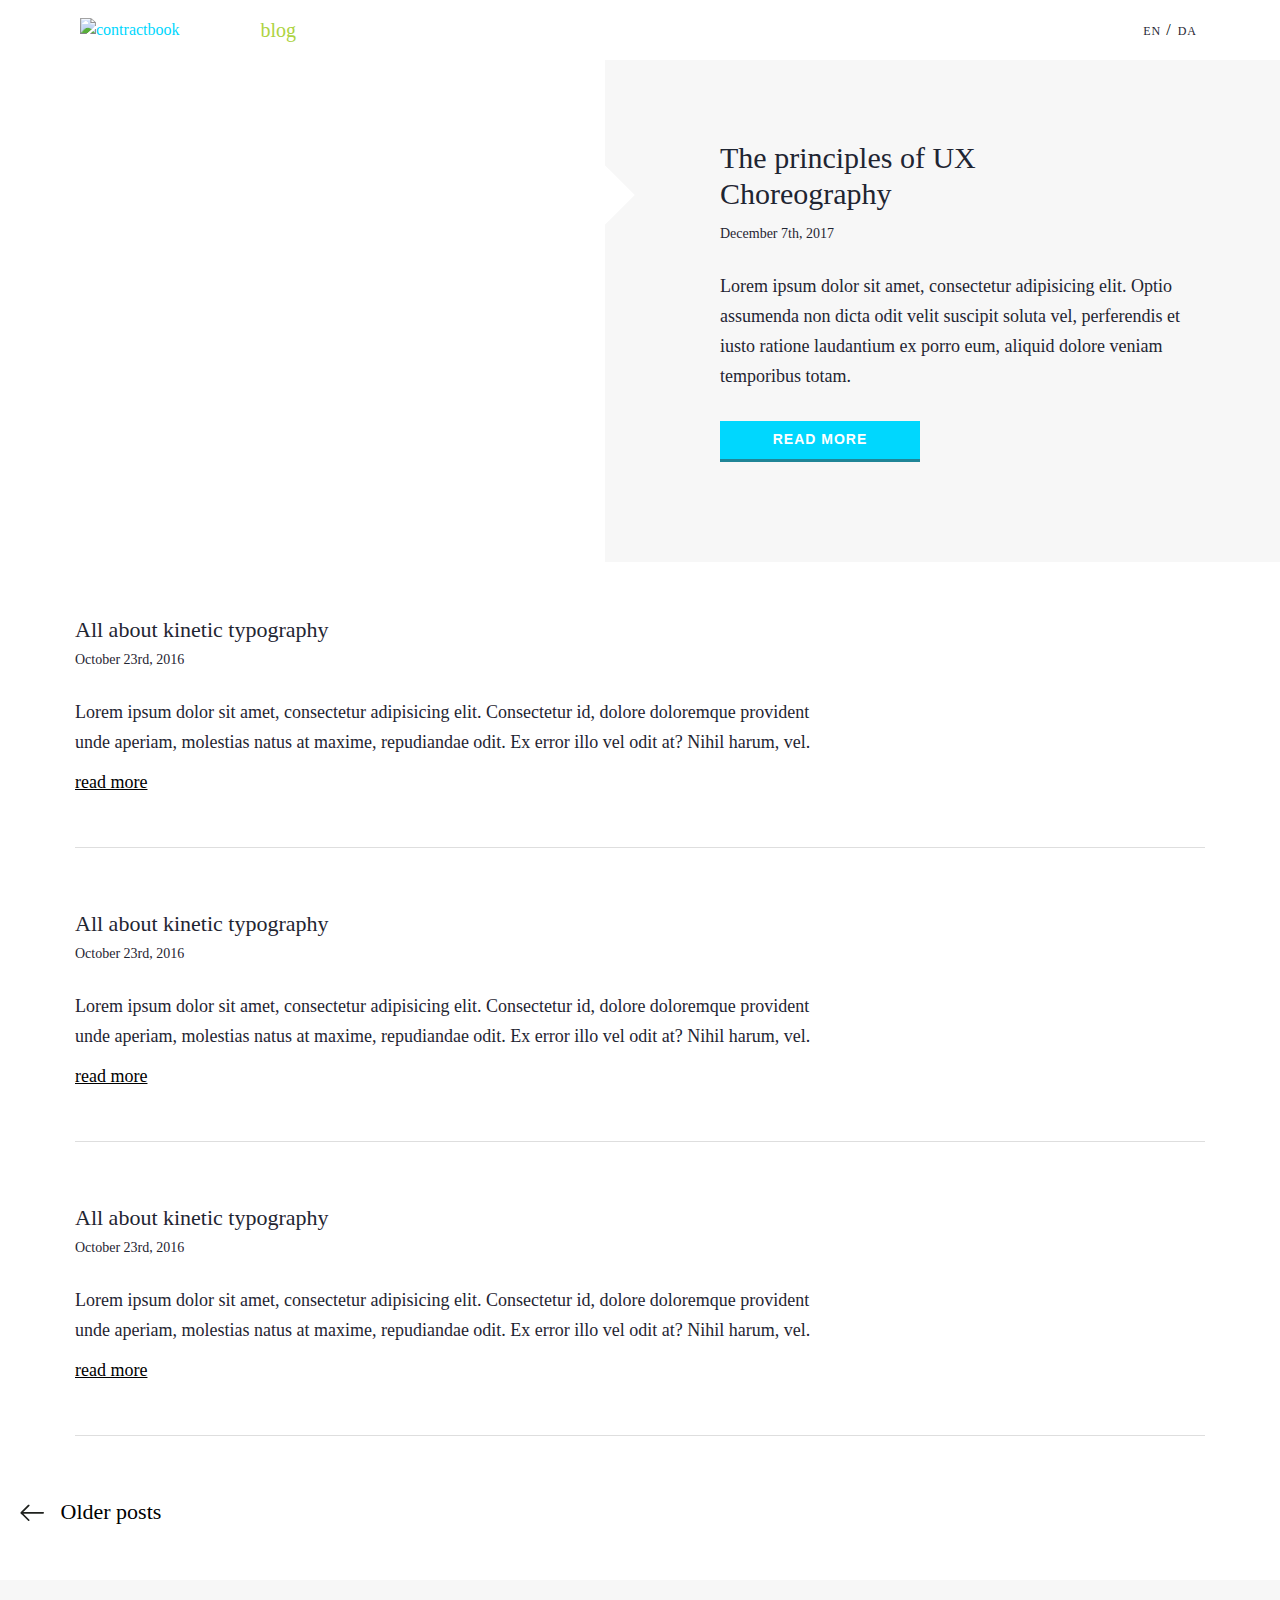
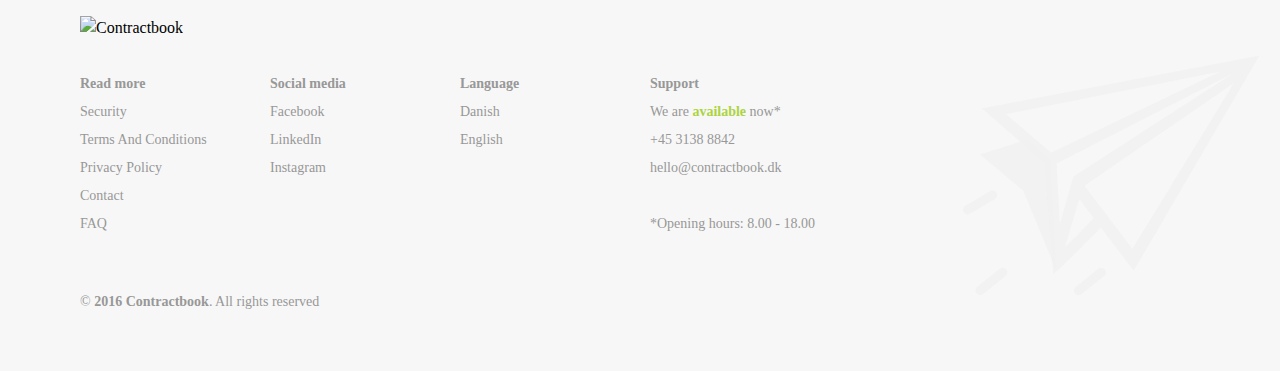
==== index.html @ 00945856 "Add viewport scale for mobile in index.html" ====
<!DOCTYPE html>
<html>

<head>
  <title>Contractbook Blog</title>
  <meta name="viewport" content="width=device-width, initial-scale=1">
  <link rel="stylesheet" href="css/main.css">
</head>

<body>
  <nav>
    <div class="main">
      <div class="logo">
        <a href="index.html"><img src="https://contractbook.co/767e4ee0d7e0ee7ecf24d56de7b71d2b.png" alt="contractbook">
        <span>blog</span></a>
      </div>
      <ul>
        <li><a href="#">EN</a></li>
        <li><a href="#">DA</a></li>
      </ul>
    </div>
  </nav>
  <main id="content" class="group" role="main">
    <section class="hero-post">
      <div class="hero-post-inner">
        <div class="hero-post-img">
         <div class="cover-right-top"></div>
         <div class="cover-right-bottom"></div>
          <div class="featured-img">
            <a href="post.html"><img src="http://gimepix.com/img/875-844-people-001" alt=""></a>
          </div>
        </div>
        <div class="hero-post-content">
          <h1><a href="post.html">The principles of UX Choreography</a></h1>
          <date>December 7th, 2017</date>
          <p><a href="post.html">Lorem ipsum dolor sit amet, consectetur adipisicing elit. Optio assumenda non dicta odit velit suscipit soluta vel, perferendis et iusto ratione laudantium ex porro eum, aliquid dolore veniam temporibus totam.</a></p>
          <button>Read more</button>
        </div>
      </div>
    </section>

    <article class="blog-post">
      <div class="img">
        <a href=""><img src="http://gimepix.com/img/683-475-street-001" alt=""></a>
      </div>
      <div class="content">
        <h2><a href="">All about kinetic typography</a></h2>
        <date>October 23rd, 2016</date>
        <p><a href="">Lorem ipsum dolor sit amet, consectetur adipisicing elit. Consectetur id, dolore doloremque provident unde aperiam, molestias natus at maxime, repudiandae odit. Ex error illo vel odit at? Nihil harum, vel.</a></p>
        <a class="read-more" href="#">read more</a>
      </div>
      <div class="break">
        <hr>
      </div>
    </article>

    <article class="blog-post">
      <div class="img">
        <img src="http://gimepix.com/img/683-475-street-001" alt="">
      </div>
      <div class="content">
        <h2><a href="post.html">All about kinetic typography</a></h2>
        <date>October 23rd, 2016</date>
        <p>Lorem ipsum dolor sit amet, consectetur adipisicing elit. Consectetur id, dolore doloremque provident unde aperiam, molestias natus at maxime, repudiandae odit. Ex error illo vel odit at? Nihil harum, vel.</p>
        <a class="read-more" href="#">read more</a>
      </div>
      <div class="break">
        <hr>
      </div>
    </article>

    <article class="blog-post">
      <div class="img">
        <img src="http://gimepix.com/img/683-475-street-001" alt="">
      </div>
      <div class="content">
        <h2><a href="post.html">All about kinetic typography</a></h2>
        <date>October 23rd, 2016</date>
        <p>Lorem ipsum dolor sit amet, consectetur adipisicing elit. Consectetur id, dolore doloremque provident unde aperiam, molestias natus at maxime, repudiandae odit. Ex error illo vel odit at? Nihil harum, vel.</p>
        <a class="read-more" href="#">read more</a>
      </div>
      <div class="break">
        <hr>
      </div>
    </article>
    
    <div class="older-posts">
        <a href=""><span><img src="img/arrow-left.png" alt=""></span> &nbsp; Older posts </a>
    </div>
    
  </main>

  <footer role="contentinfo">
    <div class="footer-inner">
      <div>
        <img src="https://contractbook.co/f7280d319e7a399f0441ab282f43cc04.png" alt="Contractbook" />
      </div>
      <div class="footer-blocks">
        <div>
          <div class="heading-small">Read more</div>
          <ul>
            <li>
              <a href="">Security</a>
            </li>
            <li>
              <a href="">Terms And Conditions</a>
            </li>
            <li>
              <a href="">Privacy Policy</a>
            </li>
            <li>
              <a href="">Contact</a>
            </li>
            <li>
              <a href="">FAQ</a>
            </li>
          </ul>
        </div>
        <div>
          <div class="heading-small">Social media</div>
          <ul>
            <li><a href="https://www.facebook.com/contractbook/">Facebook</a></li>
            <li><a href="https://www.linkedin.com/company/contractbook">LinkedIn</a></li>
            <li><a href="https://www.instagram.com/killtheprinter">Instagram</a></li>
          </ul>
        </div>
        <div>
          <div class="heading-small">Language</div>
          <ul>
            <li>
              <a name="da" href="">Danish</a>
            </li>
            <li>
              <a name="en" href="">English</a>
            </li>
          </ul>
        </div>
        <div>
          <div class="heading-small">Support</div>
          <p class="support">
            We are <strong>available</strong> now*
            <br /> +45 3138 8842
            <br /> hello@contractbook.dk
            <br />
            <br /> *Opening hours: 8.00 - 18.00
          </p>
        </div>
      </div>
      <p class="text">
        © <strong>2016 Contractbook</strong>. All rights reserved
      </p>
    </div>
  </footer>
  <script src="//ajax.googleapis.com/ajax/libs/jquery/2.1.1/jquery.min.js"></script>
</body>

</html>
---- css/main.css ----
meta.foundation-version {
  font-family: "/5.5.3/"; }

meta.foundation-mq-small {
  font-family: "/only screen/";
  width: 0; }

meta.foundation-mq-small-only {
  font-family: "/only screen and (max-width: 40em)/";
  width: 0; }

meta.foundation-mq-medium {
  font-family: "/only screen and (min-width:40.0625em)/";
  width: 40.0625em; }

meta.foundation-mq-medium-only {
  font-family: "/only screen and (min-width:40.0625em) and (max-width:64em)/";
  width: 40.0625em; }

meta.foundation-mq-large {
  font-family: "/only screen and (min-width:64.0625em)/";
  width: 64.0625em; }

meta.foundation-mq-large-only {
  font-family: "/only screen and (min-width:64.0625em) and (max-width:90em)/";
  width: 64.0625em; }

meta.foundation-mq-xlarge {
  font-family: "/only screen and (min-width:90.0625em)/";
  width: 90.0625em; }

meta.foundation-mq-xlarge-only {
  font-family: "/only screen and (min-width:90.0625em) and (max-width:120em)/";
  width: 90.0625em; }

meta.foundation-mq-xxlarge {
  font-family: "/only screen and (min-width:120.0625em)/";
  width: 120.0625em; }

meta.foundation-data-attribute-namespace {
  font-family: false; }

*,
*:before,
*:after {
  -webkit-box-sizing: border-box;
  -moz-box-sizing: border-box;
  box-sizing: border-box; }

html,
body {
  font-size: 100%; }

body {
  background: white;
  color: #222;
  cursor: auto;
  font-family: "Open Sans", "Helvetica Neue", Helvetica, Roboto, Arial, sans-serif;
  font-style: normal;
  font-weight: normal;
  line-height: 1.5;
  margin: 0;
  padding: 0;
  position: relative; }

a:hover {
  cursor: pointer; }

img {
  max-width: 100%;
  height: auto; }

img {
  -ms-interpolation-mode: bicubic; }

#map_canvas img,
#map_canvas embed,
#map_canvas object,
.map_canvas img,
.map_canvas embed,
.map_canvas object,
.mqa-display img,
.mqa-display embed,
.mqa-display object {
  max-width: none !important; }

.left {
  float: left !important; }

.right {
  float: right !important; }

.clearfix:before, .clearfix:after {
  content: " ";
  display: table; }

.clearfix:after {
  clear: both; }

.hide {
  display: none; }

.invisible {
  visibility: hidden; }

.antialiased {
  -webkit-font-smoothing: antialiased;
  -moz-osx-font-smoothing: grayscale; }

img {
  display: inline-block;
  vertical-align: middle; }

textarea {
  height: auto;
  min-height: 50px; }

select {
  width: 100%; }

.row {
  margin: 0 auto;
  max-width: 81.25rem;
  width: 100%; }
  .row:before, .row:after {
    content: " ";
    display: table; }
  .row:after {
    clear: both; }
  .row.collapse > .column,
  .row.collapse > .columns {
    padding-left: 0;
    padding-right: 0; }
  .row.collapse .row {
    margin-left: 0;
    margin-right: 0; }
  .row .row {
    margin: 0 -1.25rem;
    max-width: none;
    width: auto; }
    .row .row:before, .row .row:after {
      content: " ";
      display: table; }
    .row .row:after {
      clear: both; }
    .row .row.collapse {
      margin: 0;
      max-width: none;
      width: auto; }
      .row .row.collapse:before, .row .row.collapse:after {
        content: " ";
        display: table; }
      .row .row.collapse:after {
        clear: both; }

.column,
.columns {
  padding-left: 1.25rem;
  padding-right: 1.25rem;
  width: 100%;
  float: left; }

.column + .column:last-child,
.columns + .columns:last-child {
  float: right; }

.column + .column.end,
.columns + .columns.end {
  float: left; }

@media only screen {
  .small-push-0 {
    position: relative;
    left: 0;
    right: auto; }
  .small-pull-0 {
    position: relative;
    right: 0;
    left: auto; }
  .small-push-1 {
    position: relative;
    left: 4.16667%;
    right: auto; }
  .small-pull-1 {
    position: relative;
    right: 4.16667%;
    left: auto; }
  .small-push-2 {
    position: relative;
    left: 8.33333%;
    right: auto; }
  .small-pull-2 {
    position: relative;
    right: 8.33333%;
    left: auto; }
  .small-push-3 {
    position: relative;
    left: 12.5%;
    right: auto; }
  .small-pull-3 {
    position: relative;
    right: 12.5%;
    left: auto; }
  .small-push-4 {
    position: relative;
    left: 16.66667%;
    right: auto; }
  .small-pull-4 {
    position: relative;
    right: 16.66667%;
    left: auto; }
  .small-push-5 {
    position: relative;
    left: 20.83333%;
    right: auto; }
  .small-pull-5 {
    position: relative;
    right: 20.83333%;
    left: auto; }
  .small-push-6 {
    position: relative;
    left: 25%;
    right: auto; }
  .small-pull-6 {
    position: relative;
    right: 25%;
    left: auto; }
  .small-push-7 {
    position: relative;
    left: 29.16667%;
    right: auto; }
  .small-pull-7 {
    position: relative;
    right: 29.16667%;
    left: auto; }
  .small-push-8 {
    position: relative;
    left: 33.33333%;
    right: auto; }
  .small-pull-8 {
    position: relative;
    right: 33.33333%;
    left: auto; }
  .small-push-9 {
    position: relative;
    left: 37.5%;
    right: auto; }
  .small-pull-9 {
    position: relative;
    right: 37.5%;
    left: auto; }
  .small-push-10 {
    position: relative;
    left: 41.66667%;
    right: auto; }
  .small-pull-10 {
    position: relative;
    right: 41.66667%;
    left: auto; }
  .small-push-11 {
    position: relative;
    left: 45.83333%;
    right: auto; }
  .small-pull-11 {
    position: relative;
    right: 45.83333%;
    left: auto; }
  .small-push-12 {
    position: relative;
    left: 50%;
    right: auto; }
  .small-pull-12 {
    position: relative;
    right: 50%;
    left: auto; }
  .small-push-13 {
    position: relative;
    left: 54.16667%;
    right: auto; }
  .small-pull-13 {
    position: relative;
    right: 54.16667%;
    left: auto; }
  .small-push-14 {
    position: relative;
    left: 58.33333%;
    right: auto; }
  .small-pull-14 {
    position: relative;
    right: 58.33333%;
    left: auto; }
  .small-push-15 {
    position: relative;
    left: 62.5%;
    right: auto; }
  .small-pull-15 {
    position: relative;
    right: 62.5%;
    left: auto; }
  .small-push-16 {
    position: relative;
    left: 66.66667%;
    right: auto; }
  .small-pull-16 {
    position: relative;
    right: 66.66667%;
    left: auto; }
  .small-push-17 {
    position: relative;
    left: 70.83333%;
    right: auto; }
  .small-pull-17 {
    position: relative;
    right: 70.83333%;
    left: auto; }
  .small-push-18 {
    position: relative;
    left: 75%;
    right: auto; }
  .small-pull-18 {
    position: relative;
    right: 75%;
    left: auto; }
  .small-push-19 {
    position: relative;
    left: 79.16667%;
    right: auto; }
  .small-pull-19 {
    position: relative;
    right: 79.16667%;
    left: auto; }
  .small-push-20 {
    position: relative;
    left: 83.33333%;
    right: auto; }
  .small-pull-20 {
    position: relative;
    right: 83.33333%;
    left: auto; }
  .small-push-21 {
    position: relative;
    left: 87.5%;
    right: auto; }
  .small-pull-21 {
    position: relative;
    right: 87.5%;
    left: auto; }
  .small-push-22 {
    position: relative;
    left: 91.66667%;
    right: auto; }
  .small-pull-22 {
    position: relative;
    right: 91.66667%;
    left: auto; }
  .small-push-23 {
    position: relative;
    left: 95.83333%;
    right: auto; }
  .small-pull-23 {
    position: relative;
    right: 95.83333%;
    left: auto; }
  .column,
  .columns {
    position: relative;
    padding-left: 1.25rem;
    padding-right: 1.25rem;
    float: left; }
  .small-1 {
    width: 4.16667%; }
  .small-2 {
    width: 8.33333%; }
  .small-3 {
    width: 12.5%; }
  .small-4 {
    width: 16.66667%; }
  .small-5 {
    width: 20.83333%; }
  .small-6 {
    width: 25%; }
  .small-7 {
    width: 29.16667%; }
  .small-8 {
    width: 33.33333%; }
  .small-9 {
    width: 37.5%; }
  .small-10 {
    width: 41.66667%; }
  .small-11 {
    width: 45.83333%; }
  .small-12 {
    width: 50%; }
  .small-13 {
    width: 54.16667%; }
  .small-14 {
    width: 58.33333%; }
  .small-15 {
    width: 62.5%; }
  .small-16 {
    width: 66.66667%; }
  .small-17 {
    width: 70.83333%; }
  .small-18 {
    width: 75%; }
  .small-19 {
    width: 79.16667%; }
  .small-20 {
    width: 83.33333%; }
  .small-21 {
    width: 87.5%; }
  .small-22 {
    width: 91.66667%; }
  .small-23 {
    width: 95.83333%; }
  .small-24 {
    width: 100%; }
  .small-offset-0 {
    margin-left: 0 !important; }
  .small-offset-1 {
    margin-left: 4.16667% !important; }
  .small-offset-2 {
    margin-left: 8.33333% !important; }
  .small-offset-3 {
    margin-left: 12.5% !important; }
  .small-offset-4 {
    margin-left: 16.66667% !important; }
  .small-offset-5 {
    margin-left: 20.83333% !important; }
  .small-offset-6 {
    margin-left: 25% !important; }
  .small-offset-7 {
    margin-left: 29.16667% !important; }
  .small-offset-8 {
    margin-left: 33.33333% !important; }
  .small-offset-9 {
    margin-left: 37.5% !important; }
  .small-offset-10 {
    margin-left: 41.66667% !important; }
  .small-offset-11 {
    margin-left: 45.83333% !important; }
  .small-offset-12 {
    margin-left: 50% !important; }
  .small-offset-13 {
    margin-left: 54.16667% !important; }
  .small-offset-14 {
    margin-left: 58.33333% !important; }
  .small-offset-15 {
    margin-left: 62.5% !important; }
  .small-offset-16 {
    margin-left: 66.66667% !important; }
  .small-offset-17 {
    margin-left: 70.83333% !important; }
  .small-offset-18 {
    margin-left: 75% !important; }
  .small-offset-19 {
    margin-left: 79.16667% !important; }
  .small-offset-20 {
    margin-left: 83.33333% !important; }
  .small-offset-21 {
    margin-left: 87.5% !important; }
  .small-offset-22 {
    margin-left: 91.66667% !important; }
  .small-offset-23 {
    margin-left: 95.83333% !important; }
  .small-reset-order {
    float: left;
    left: auto;
    margin-left: 0;
    margin-right: 0;
    right: auto; }
  .column.small-centered,
  .columns.small-centered {
    margin-left: auto;
    margin-right: auto;
    float: none; }
  .column.small-uncentered,
  .columns.small-uncentered {
    float: left;
    margin-left: 0;
    margin-right: 0; }
  .column.small-centered:last-child,
  .columns.small-centered:last-child {
    float: none; }
  .column.small-uncentered:last-child,
  .columns.small-uncentered:last-child {
    float: left; }
  .column.small-uncentered.opposite,
  .columns.small-uncentered.opposite {
    float: right; }
  .row.small-collapse > .column,
  .row.small-collapse > .columns {
    padding-left: 0;
    padding-right: 0; }
  .row.small-collapse .row {
    margin-left: 0;
    margin-right: 0; }
  .row.small-uncollapse > .column,
  .row.small-uncollapse > .columns {
    padding-left: 1.25rem;
    padding-right: 1.25rem;
    float: left; } }

@media only screen and (min-width: 40.0625em) {
  .medium-push-0 {
    position: relative;
    left: 0;
    right: auto; }
  .medium-pull-0 {
    position: relative;
    right: 0;
    left: auto; }
  .medium-push-1 {
    position: relative;
    left: 4.16667%;
    right: auto; }
  .medium-pull-1 {
    position: relative;
    right: 4.16667%;
    left: auto; }
  .medium-push-2 {
    position: relative;
    left: 8.33333%;
    right: auto; }
  .medium-pull-2 {
    position: relative;
    right: 8.33333%;
    left: auto; }
  .medium-push-3 {
    position: relative;
    left: 12.5%;
    right: auto; }
  .medium-pull-3 {
    position: relative;
    right: 12.5%;
    left: auto; }
  .medium-push-4 {
    position: relative;
    left: 16.66667%;
    right: auto; }
  .medium-pull-4 {
    position: relative;
    right: 16.66667%;
    left: auto; }
  .medium-push-5 {
    position: relative;
    left: 20.83333%;
    right: auto; }
  .medium-pull-5 {
    position: relative;
    right: 20.83333%;
    left: auto; }
  .medium-push-6 {
    position: relative;
    left: 25%;
    right: auto; }
  .medium-pull-6 {
    position: relative;
    right: 25%;
    left: auto; }
  .medium-push-7 {
    position: relative;
    left: 29.16667%;
    right: auto; }
  .medium-pull-7 {
    position: relative;
    right: 29.16667%;
    left: auto; }
  .medium-push-8 {
    position: relative;
    left: 33.33333%;
    right: auto; }
  .medium-pull-8 {
    position: relative;
    right: 33.33333%;
    left: auto; }
  .medium-push-9 {
    position: relative;
    left: 37.5%;
    right: auto; }
  .medium-pull-9 {
    position: relative;
    right: 37.5%;
    left: auto; }
  .medium-push-10 {
    position: relative;
    left: 41.66667%;
    right: auto; }
  .medium-pull-10 {
    position: relative;
    right: 41.66667%;
    left: auto; }
  .medium-push-11 {
    position: relative;
    left: 45.83333%;
    right: auto; }
  .medium-pull-11 {
    position: relative;
    right: 45.83333%;
    left: auto; }
  .medium-push-12 {
    position: relative;
    left: 50%;
    right: auto; }
  .medium-pull-12 {
    position: relative;
    right: 50%;
    left: auto; }
  .medium-push-13 {
    position: relative;
    left: 54.16667%;
    right: auto; }
  .medium-pull-13 {
    position: relative;
    right: 54.16667%;
    left: auto; }
  .medium-push-14 {
    position: relative;
    left: 58.33333%;
    right: auto; }
  .medium-pull-14 {
    position: relative;
    right: 58.33333%;
    left: auto; }
  .medium-push-15 {
    position: relative;
    left: 62.5%;
    right: auto; }
  .medium-pull-15 {
    position: relative;
    right: 62.5%;
    left: auto; }
  .medium-push-16 {
    position: relative;
    left: 66.66667%;
    right: auto; }
  .medium-pull-16 {
    position: relative;
    right: 66.66667%;
    left: auto; }
  .medium-push-17 {
    position: relative;
    left: 70.83333%;
    right: auto; }
  .medium-pull-17 {
    position: relative;
    right: 70.83333%;
    left: auto; }
  .medium-push-18 {
    position: relative;
    left: 75%;
    right: auto; }
  .medium-pull-18 {
    position: relative;
    right: 75%;
    left: auto; }
  .medium-push-19 {
    position: relative;
    left: 79.16667%;
    right: auto; }
  .medium-pull-19 {
    position: relative;
    right: 79.16667%;
    left: auto; }
  .medium-push-20 {
    position: relative;
    left: 83.33333%;
    right: auto; }
  .medium-pull-20 {
    position: relative;
    right: 83.33333%;
    left: auto; }
  .medium-push-21 {
    position: relative;
    left: 87.5%;
    right: auto; }
  .medium-pull-21 {
    position: relative;
    right: 87.5%;
    left: auto; }
  .medium-push-22 {
    position: relative;
    left: 91.66667%;
    right: auto; }
  .medium-pull-22 {
    position: relative;
    right: 91.66667%;
    left: auto; }
  .medium-push-23 {
    position: relative;
    left: 95.83333%;
    right: auto; }
  .medium-pull-23 {
    position: relative;
    right: 95.83333%;
    left: auto; }
  .column,
  .columns {
    position: relative;
    padding-left: 1.25rem;
    padding-right: 1.25rem;
    float: left; }
  .medium-1 {
    width: 4.16667%; }
  .medium-2 {
    width: 8.33333%; }
  .medium-3 {
    width: 12.5%; }
  .medium-4 {
    width: 16.66667%; }
  .medium-5 {
    width: 20.83333%; }
  .medium-6 {
    width: 25%; }
  .medium-7 {
    width: 29.16667%; }
  .medium-8 {
    width: 33.33333%; }
  .medium-9 {
    width: 37.5%; }
  .medium-10 {
    width: 41.66667%; }
  .medium-11 {
    width: 45.83333%; }
  .medium-12 {
    width: 50%; }
  .medium-13 {
    width: 54.16667%; }
  .medium-14 {
    width: 58.33333%; }
  .medium-15 {
    width: 62.5%; }
  .medium-16 {
    width: 66.66667%; }
  .medium-17 {
    width: 70.83333%; }
  .medium-18 {
    width: 75%; }
  .medium-19 {
    width: 79.16667%; }
  .medium-20 {
    width: 83.33333%; }
  .medium-21 {
    width: 87.5%; }
  .medium-22 {
    width: 91.66667%; }
  .medium-23 {
    width: 95.83333%; }
  .medium-24 {
    width: 100%; }
  .medium-offset-0 {
    margin-left: 0 !important; }
  .medium-offset-1 {
    margin-left: 4.16667% !important; }
  .medium-offset-2 {
    margin-left: 8.33333% !important; }
  .medium-offset-3 {
    margin-left: 12.5% !important; }
  .medium-offset-4 {
    margin-left: 16.66667% !important; }
  .medium-offset-5 {
    margin-left: 20.83333% !important; }
  .medium-offset-6 {
    margin-left: 25% !important; }
  .medium-offset-7 {
    margin-left: 29.16667% !important; }
  .medium-offset-8 {
    margin-left: 33.33333% !important; }
  .medium-offset-9 {
    margin-left: 37.5% !important; }
  .medium-offset-10 {
    margin-left: 41.66667% !important; }
  .medium-offset-11 {
    margin-left: 45.83333% !important; }
  .medium-offset-12 {
    margin-left: 50% !important; }
  .medium-offset-13 {
    margin-left: 54.16667% !important; }
  .medium-offset-14 {
    margin-left: 58.33333% !important; }
  .medium-offset-15 {
    margin-left: 62.5% !important; }
  .medium-offset-16 {
    margin-left: 66.66667% !important; }
  .medium-offset-17 {
    margin-left: 70.83333% !important; }
  .medium-offset-18 {
    margin-left: 75% !important; }
  .medium-offset-19 {
    margin-left: 79.16667% !important; }
  .medium-offset-20 {
    margin-left: 83.33333% !important; }
  .medium-offset-21 {
    margin-left: 87.5% !important; }
  .medium-offset-22 {
    margin-left: 91.66667% !important; }
  .medium-offset-23 {
    margin-left: 95.83333% !important; }
  .medium-reset-order {
    float: left;
    left: auto;
    margin-left: 0;
    margin-right: 0;
    right: auto; }
  .column.medium-centered,
  .columns.medium-centered {
    margin-left: auto;
    margin-right: auto;
    float: none; }
  .column.medium-uncentered,
  .columns.medium-uncentered {
    float: left;
    margin-left: 0;
    margin-right: 0; }
  .column.medium-centered:last-child,
  .columns.medium-centered:last-child {
    float: none; }
  .column.medium-uncentered:last-child,
  .columns.medium-uncentered:last-child {
    float: left; }
  .column.medium-uncentered.opposite,
  .columns.medium-uncentered.opposite {
    float: right; }
  .row.medium-collapse > .column,
  .row.medium-collapse > .columns {
    padding-left: 0;
    padding-right: 0; }
  .row.medium-collapse .row {
    margin-left: 0;
    margin-right: 0; }
  .row.medium-uncollapse > .column,
  .row.medium-uncollapse > .columns {
    padding-left: 1.25rem;
    padding-right: 1.25rem;
    float: left; }
  .push-0 {
    position: relative;
    left: 0;
    right: auto; }
  .pull-0 {
    position: relative;
    right: 0;
    left: auto; }
  .push-1 {
    position: relative;
    left: 4.16667%;
    right: auto; }
  .pull-1 {
    position: relative;
    right: 4.16667%;
    left: auto; }
  .push-2 {
    position: relative;
    left: 8.33333%;
    right: auto; }
  .pull-2 {
    position: relative;
    right: 8.33333%;
    left: auto; }
  .push-3 {
    position: relative;
    left: 12.5%;
    right: auto; }
  .pull-3 {
    position: relative;
    right: 12.5%;
    left: auto; }
  .push-4 {
    position: relative;
    left: 16.66667%;
    right: auto; }
  .pull-4 {
    position: relative;
    right: 16.66667%;
    left: auto; }
  .push-5 {
    position: relative;
    left: 20.83333%;
    right: auto; }
  .pull-5 {
    position: relative;
    right: 20.83333%;
    left: auto; }
  .push-6 {
    position: relative;
    left: 25%;
    right: auto; }
  .pull-6 {
    position: relative;
    right: 25%;
    left: auto; }
  .push-7 {
    position: relative;
    left: 29.16667%;
    right: auto; }
  .pull-7 {
    position: relative;
    right: 29.16667%;
    left: auto; }
  .push-8 {
    position: relative;
    left: 33.33333%;
    right: auto; }
  .pull-8 {
    position: relative;
    right: 33.33333%;
    left: auto; }
  .push-9 {
    position: relative;
    left: 37.5%;
    right: auto; }
  .pull-9 {
    position: relative;
    right: 37.5%;
    left: auto; }
  .push-10 {
    position: relative;
    left: 41.66667%;
    right: auto; }
  .pull-10 {
    position: relative;
    right: 41.66667%;
    left: auto; }
  .push-11 {
    position: relative;
    left: 45.83333%;
    right: auto; }
  .pull-11 {
    position: relative;
    right: 45.83333%;
    left: auto; }
  .push-12 {
    position: relative;
    left: 50%;
    right: auto; }
  .pull-12 {
    position: relative;
    right: 50%;
    left: auto; }
  .push-13 {
    position: relative;
    left: 54.16667%;
    right: auto; }
  .pull-13 {
    position: relative;
    right: 54.16667%;
    left: auto; }
  .push-14 {
    position: relative;
    left: 58.33333%;
    right: auto; }
  .pull-14 {
    position: relative;
    right: 58.33333%;
    left: auto; }
  .push-15 {
    position: relative;
    left: 62.5%;
    right: auto; }
  .pull-15 {
    position: relative;
    right: 62.5%;
    left: auto; }
  .push-16 {
    position: relative;
    left: 66.66667%;
    right: auto; }
  .pull-16 {
    position: relative;
    right: 66.66667%;
    left: auto; }
  .push-17 {
    position: relative;
    left: 70.83333%;
    right: auto; }
  .pull-17 {
    position: relative;
    right: 70.83333%;
    left: auto; }
  .push-18 {
    position: relative;
    left: 75%;
    right: auto; }
  .pull-18 {
    position: relative;
    right: 75%;
    left: auto; }
  .push-19 {
    position: relative;
    left: 79.16667%;
    right: auto; }
  .pull-19 {
    position: relative;
    right: 79.16667%;
    left: auto; }
  .push-20 {
    position: relative;
    left: 83.33333%;
    right: auto; }
  .pull-20 {
    position: relative;
    right: 83.33333%;
    left: auto; }
  .push-21 {
    position: relative;
    left: 87.5%;
    right: auto; }
  .pull-21 {
    position: relative;
    right: 87.5%;
    left: auto; }
  .push-22 {
    position: relative;
    left: 91.66667%;
    right: auto; }
  .pull-22 {
    position: relative;
    right: 91.66667%;
    left: auto; }
  .push-23 {
    position: relative;
    left: 95.83333%;
    right: auto; }
  .pull-23 {
    position: relative;
    right: 95.83333%;
    left: auto; } }

@media only screen and (min-width: 64.0625em) {
  .large-push-0 {
    position: relative;
    left: 0;
    right: auto; }
  .large-pull-0 {
    position: relative;
    right: 0;
    left: auto; }
  .large-push-1 {
    position: relative;
    left: 4.16667%;
    right: auto; }
  .large-pull-1 {
    position: relative;
    right: 4.16667%;
    left: auto; }
  .large-push-2 {
    position: relative;
    left: 8.33333%;
    right: auto; }
  .large-pull-2 {
    position: relative;
    right: 8.33333%;
    left: auto; }
  .large-push-3 {
    position: relative;
    left: 12.5%;
    right: auto; }
  .large-pull-3 {
    position: relative;
    right: 12.5%;
    left: auto; }
  .large-push-4 {
    position: relative;
    left: 16.66667%;
    right: auto; }
  .large-pull-4 {
    position: relative;
    right: 16.66667%;
    left: auto; }
  .large-push-5 {
    position: relative;
    left: 20.83333%;
    right: auto; }
  .large-pull-5 {
    position: relative;
    right: 20.83333%;
    left: auto; }
  .large-push-6 {
    position: relative;
    left: 25%;
    right: auto; }
  .large-pull-6 {
    position: relative;
    right: 25%;
    left: auto; }
  .large-push-7 {
    position: relative;
    left: 29.16667%;
    right: auto; }
  .large-pull-7 {
    position: relative;
    right: 29.16667%;
    left: auto; }
  .large-push-8 {
    position: relative;
    left: 33.33333%;
    right: auto; }
  .large-pull-8 {
    position: relative;
    right: 33.33333%;
    left: auto; }
  .large-push-9 {
    position: relative;
    left: 37.5%;
    right: auto; }
  .large-pull-9 {
    position: relative;
    right: 37.5%;
    left: auto; }
  .large-push-10 {
    position: relative;
    left: 41.66667%;
    right: auto; }
  .large-pull-10 {
    position: relative;
    right: 41.66667%;
    left: auto; }
  .large-push-11 {
    position: relative;
    left: 45.83333%;
    right: auto; }
  .large-pull-11 {
    position: relative;
    right: 45.83333%;
    left: auto; }
  .large-push-12 {
    position: relative;
    left: 50%;
    right: auto; }
  .large-pull-12 {
    position: relative;
    right: 50%;
    left: auto; }
  .large-push-13 {
    position: relative;
    left: 54.16667%;
    right: auto; }
  .large-pull-13 {
    position: relative;
    right: 54.16667%;
    left: auto; }
  .large-push-14 {
    position: relative;
    left: 58.33333%;
    right: auto; }
  .large-pull-14 {
    position: relative;
    right: 58.33333%;
    left: auto; }
  .large-push-15 {
    position: relative;
    left: 62.5%;
    right: auto; }
  .large-pull-15 {
    position: relative;
    right: 62.5%;
    left: auto; }
  .large-push-16 {
    position: relative;
    left: 66.66667%;
    right: auto; }
  .large-pull-16 {
    position: relative;
    right: 66.66667%;
    left: auto; }
  .large-push-17 {
    position: relative;
    left: 70.83333%;
    right: auto; }
  .large-pull-17 {
    position: relative;
    right: 70.83333%;
    left: auto; }
  .large-push-18 {
    position: relative;
    left: 75%;
    right: auto; }
  .large-pull-18 {
    position: relative;
    right: 75%;
    left: auto; }
  .large-push-19 {
    position: relative;
    left: 79.16667%;
    right: auto; }
  .large-pull-19 {
    position: relative;
    right: 79.16667%;
    left: auto; }
  .large-push-20 {
    position: relative;
    left: 83.33333%;
    right: auto; }
  .large-pull-20 {
    position: relative;
    right: 83.33333%;
    left: auto; }
  .large-push-21 {
    position: relative;
    left: 87.5%;
    right: auto; }
  .large-pull-21 {
    position: relative;
    right: 87.5%;
    left: auto; }
  .large-push-22 {
    position: relative;
    left: 91.66667%;
    right: auto; }
  .large-pull-22 {
    position: relative;
    right: 91.66667%;
    left: auto; }
  .large-push-23 {
    position: relative;
    left: 95.83333%;
    right: auto; }
  .large-pull-23 {
    position: relative;
    right: 95.83333%;
    left: auto; }
  .column,
  .columns {
    position: relative;
    padding-left: 1.25rem;
    padding-right: 1.25rem;
    float: left; }
  .large-1 {
    width: 4.16667%; }
  .large-2 {
    width: 8.33333%; }
  .large-3 {
    width: 12.5%; }
  .large-4 {
    width: 16.66667%; }
  .large-5 {
    width: 20.83333%; }
  .large-6 {
    width: 25%; }
  .large-7 {
    width: 29.16667%; }
  .large-8 {
    width: 33.33333%; }
  .large-9 {
    width: 37.5%; }
  .large-10 {
    width: 41.66667%; }
  .large-11 {
    width: 45.83333%; }
  .large-12 {
    width: 50%; }
  .large-13 {
    width: 54.16667%; }
  .large-14 {
    width: 58.33333%; }
  .large-15 {
    width: 62.5%; }
  .large-16 {
    width: 66.66667%; }
  .large-17 {
    width: 70.83333%; }
  .large-18 {
    width: 75%; }
  .large-19 {
    width: 79.16667%; }
  .large-20 {
    width: 83.33333%; }
  .large-21 {
    width: 87.5%; }
  .large-22 {
    width: 91.66667%; }
  .large-23 {
    width: 95.83333%; }
  .large-24 {
    width: 100%; }
  .large-offset-0 {
    margin-left: 0 !important; }
  .large-offset-1 {
    margin-left: 4.16667% !important; }
  .large-offset-2 {
    margin-left: 8.33333% !important; }
  .large-offset-3 {
    margin-left: 12.5% !important; }
  .large-offset-4 {
    margin-left: 16.66667% !important; }
  .large-offset-5 {
    margin-left: 20.83333% !important; }
  .large-offset-6 {
    margin-left: 25% !important; }
  .large-offset-7 {
    margin-left: 29.16667% !important; }
  .large-offset-8 {
    margin-left: 33.33333% !important; }
  .large-offset-9 {
    margin-left: 37.5% !important; }
  .large-offset-10 {
    margin-left: 41.66667% !important; }
  .large-offset-11 {
    margin-left: 45.83333% !important; }
  .large-offset-12 {
    margin-left: 50% !important; }
  .large-offset-13 {
    margin-left: 54.16667% !important; }
  .large-offset-14 {
    margin-left: 58.33333% !important; }
  .large-offset-15 {
    margin-left: 62.5% !important; }
  .large-offset-16 {
    margin-left: 66.66667% !important; }
  .large-offset-17 {
    margin-left: 70.83333% !important; }
  .large-offset-18 {
    margin-left: 75% !important; }
  .large-offset-19 {
    margin-left: 79.16667% !important; }
  .large-offset-20 {
    margin-left: 83.33333% !important; }
  .large-offset-21 {
    margin-left: 87.5% !important; }
  .large-offset-22 {
    margin-left: 91.66667% !important; }
  .large-offset-23 {
    margin-left: 95.83333% !important; }
  .large-reset-order {
    float: left;
    left: auto;
    margin-left: 0;
    margin-right: 0;
    right: auto; }
  .column.large-centered,
  .columns.large-centered {
    margin-left: auto;
    margin-right: auto;
    float: none; }
  .column.large-uncentered,
  .columns.large-uncentered {
    float: left;
    margin-left: 0;
    margin-right: 0; }
  .column.large-centered:last-child,
  .columns.large-centered:last-child {
    float: none; }
  .column.large-uncentered:last-child,
  .columns.large-uncentered:last-child {
    float: left; }
  .column.large-uncentered.opposite,
  .columns.large-uncentered.opposite {
    float: right; }
  .row.large-collapse > .column,
  .row.large-collapse > .columns {
    padding-left: 0;
    padding-right: 0; }
  .row.large-collapse .row {
    margin-left: 0;
    margin-right: 0; }
  .row.large-uncollapse > .column,
  .row.large-uncollapse > .columns {
    padding-left: 1.25rem;
    padding-right: 1.25rem;
    float: left; }
  .push-0 {
    position: relative;
    left: 0;
    right: auto; }
  .pull-0 {
    position: relative;
    right: 0;
    left: auto; }
  .push-1 {
    position: relative;
    left: 4.16667%;
    right: auto; }
  .pull-1 {
    position: relative;
    right: 4.16667%;
    left: auto; }
  .push-2 {
    position: relative;
    left: 8.33333%;
    right: auto; }
  .pull-2 {
    position: relative;
    right: 8.33333%;
    left: auto; }
  .push-3 {
    position: relative;
    left: 12.5%;
    right: auto; }
  .pull-3 {
    position: relative;
    right: 12.5%;
    left: auto; }
  .push-4 {
    position: relative;
    left: 16.66667%;
    right: auto; }
  .pull-4 {
    position: relative;
    right: 16.66667%;
    left: auto; }
  .push-5 {
    position: relative;
    left: 20.83333%;
    right: auto; }
  .pull-5 {
    position: relative;
    right: 20.83333%;
    left: auto; }
  .push-6 {
    position: relative;
    left: 25%;
    right: auto; }
  .pull-6 {
    position: relative;
    right: 25%;
    left: auto; }
  .push-7 {
    position: relative;
    left: 29.16667%;
    right: auto; }
  .pull-7 {
    position: relative;
    right: 29.16667%;
    left: auto; }
  .push-8 {
    position: relative;
    left: 33.33333%;
    right: auto; }
  .pull-8 {
    position: relative;
    right: 33.33333%;
    left: auto; }
  .push-9 {
    position: relative;
    left: 37.5%;
    right: auto; }
  .pull-9 {
    position: relative;
    right: 37.5%;
    left: auto; }
  .push-10 {
    position: relative;
    left: 41.66667%;
    right: auto; }
  .pull-10 {
    position: relative;
    right: 41.66667%;
    left: auto; }
  .push-11 {
    position: relative;
    left: 45.83333%;
    right: auto; }
  .pull-11 {
    position: relative;
    right: 45.83333%;
    left: auto; }
  .push-12 {
    position: relative;
    left: 50%;
    right: auto; }
  .pull-12 {
    position: relative;
    right: 50%;
    left: auto; }
  .push-13 {
    position: relative;
    left: 54.16667%;
    right: auto; }
  .pull-13 {
    position: relative;
    right: 54.16667%;
    left: auto; }
  .push-14 {
    position: relative;
    left: 58.33333%;
    right: auto; }
  .pull-14 {
    position: relative;
    right: 58.33333%;
    left: auto; }
  .push-15 {
    position: relative;
    left: 62.5%;
    right: auto; }
  .pull-15 {
    position: relative;
    right: 62.5%;
    left: auto; }
  .push-16 {
    position: relative;
    left: 66.66667%;
    right: auto; }
  .pull-16 {
    position: relative;
    right: 66.66667%;
    left: auto; }
  .push-17 {
    position: relative;
    left: 70.83333%;
    right: auto; }
  .pull-17 {
    position: relative;
    right: 70.83333%;
    left: auto; }
  .push-18 {
    position: relative;
    left: 75%;
    right: auto; }
  .pull-18 {
    position: relative;
    right: 75%;
    left: auto; }
  .push-19 {
    position: relative;
    left: 79.16667%;
    right: auto; }
  .pull-19 {
    position: relative;
    right: 79.16667%;
    left: auto; }
  .push-20 {
    position: relative;
    left: 83.33333%;
    right: auto; }
  .pull-20 {
    position: relative;
    right: 83.33333%;
    left: auto; }
  .push-21 {
    position: relative;
    left: 87.5%;
    right: auto; }
  .pull-21 {
    position: relative;
    right: 87.5%;
    left: auto; }
  .push-22 {
    position: relative;
    left: 91.66667%;
    right: auto; }
  .pull-22 {
    position: relative;
    right: 91.66667%;
    left: auto; }
  .push-23 {
    position: relative;
    left: 95.83333%;
    right: auto; }
  .pull-23 {
    position: relative;
    right: 95.83333%;
    left: auto; } }

.alert-box {
  border-style: solid;
  border-width: 1px;
  display: block;
  font-size: 0.8125rem;
  font-weight: normal;
  margin-bottom: 1.25rem;
  padding: 0.875rem 1.5rem 0.875rem 0.875rem;
  position: relative;
  transition: opacity 300ms ease-out;
  background-color: #00D7FE;
  border-color: #00b9da;
  color: #FFFFFF; }
  .alert-box .close {
    right: 0.25rem;
    background: inherit;
    color: #333333;
    font-size: 1.375rem;
    line-height: .9;
    margin-top: -0.6875rem;
    opacity: 0.3;
    padding: 0 6px 4px;
    position: absolute;
    top: 50%; }
    .alert-box .close:hover,
    .alert-box .close:focus {
      opacity: 0.5; }
  .alert-box.radius {
    border-radius: 3px; }
  .alert-box.round {
    border-radius: 1000px; }
  .alert-box.success {
    background-color: #43AC6A;
    border-color: #3a945b;
    color: #FFFFFF; }
  .alert-box.alert {
    background-color: #CD364F;
    border-color: #b22c43;
    color: #FFFFFF; }
  .alert-box.secondary {
    background-color: #ADD342;
    border-color: #9ac12d;
    color: #FFFFFF; }
  .alert-box.warning {
    background-color: #f08a24;
    border-color: #de770f;
    color: #FFFFFF; }
  .alert-box.info {
    background-color: #a0d3e8;
    border-color: #74bfdd;
    color: #3d4c12; }
  .alert-box.alert-close {
    opacity: 0; }

button, .button {
  -webkit-appearance: none;
  -moz-appearance: none;
  border-radius: 0;
  border-style: solid;
  border-width: 0;
  cursor: pointer;
  font-family: "Open Sans", "Helvetica Neue", Helvetica, Roboto, Arial, sans-serif;
  font-weight: normal;
  line-height: normal;
  margin: 0 0 1.25rem;
  position: relative;
  text-align: center;
  text-decoration: none;
  display: inline-block;
  padding: 1rem 2rem 1.0625rem 2rem;
  font-size: 0.875rem;
  background-color: #00D7FE;
  border-color: #208597;
  color: #FFFFFF;
  transition: background-color 300ms ease-out; }
  button:hover,
  button:focus, .button:hover,
  .button:focus {
    background-color: #11B8D8; }
  button:hover,
  button:focus, .button:hover,
  .button:focus {
    color: #FFFFFF; }
  button.secondary, .button.secondary {
    background-color: #ADD342;
    border-color: #769025;
    color: #FFFFFF; }
    button.secondary:hover,
    button.secondary:focus, .button.secondary:hover,
    .button.secondary:focus {
      background-color: #91BA1C; }
    button.secondary:hover,
    button.secondary:focus, .button.secondary:hover,
    .button.secondary:focus {
      color: #FFFFFF; }
  button.success, .button.success {
    background-color: #43AC6A;
    border-color: #368a55;
    color: #FFFFFF; }
    button.success:hover,
    button.success:focus, .button.success:hover,
    .button.success:focus {
      background-color: #368a55; }
    button.success:hover,
    button.success:focus, .button.success:hover,
    .button.success:focus {
      color: #FFFFFF; }
  button.alert, .button.alert {
    background-color: #CD364F;
    border-color: #a6293e;
    color: #FFFFFF; }
    button.alert:hover,
    button.alert:focus, .button.alert:hover,
    .button.alert:focus {
      background-color: #a6293e; }
    button.alert:hover,
    button.alert:focus, .button.alert:hover,
    .button.alert:focus {
      color: #FFFFFF; }
  button.warning, .button.warning {
    background-color: #f08a24;
    border-color: #cf6e0e;
    color: #FFFFFF; }
    button.warning:hover,
    button.warning:focus, .button.warning:hover,
    .button.warning:focus {
      background-color: #cf6e0e; }
    button.warning:hover,
    button.warning:focus, .button.warning:hover,
    .button.warning:focus {
      color: #FFFFFF; }
  button.info, .button.info {
    background-color: #a0d3e8;
    border-color: #61b6d9;
    color: #333333; }
    button.info:hover,
    button.info:focus, .button.info:hover,
    .button.info:focus {
      background-color: #61b6d9; }
    button.info:hover,
    button.info:focus, .button.info:hover,
    .button.info:focus {
      color: #FFFFFF; }
  button.large, .button.large {
    padding: 1.5rem 3rem 1.5625rem 3rem;
    font-size: 0.875rem; }
  button.small, .button.small {
    padding: 0.875rem 1.75rem 0.9375rem 1.75rem;
    font-size: 0.8125rem; }
  button.tiny, .button.tiny {
    padding: 0.625rem 1.25rem 0.6875rem 1.25rem;
    font-size: 0.6875rem; }
  button.expand, .button.expand {
    padding: 1rem 2rem 1.0625rem 2rem;
    font-size: 0.875rem;
    padding-bottom: 1.0625rem;
    padding-top: 1rem;
    padding-left: 1rem;
    padding-right: 1rem;
    width: 100%; }
  button.left-align, .button.left-align {
    text-align: left;
    text-indent: 0.75rem; }
  button.right-align, .button.right-align {
    text-align: right;
    padding-right: 0.75rem; }
  button.radius, .button.radius {
    border-radius: 3px; }
  button.round, .button.round {
    border-radius: 1000px; }
  button.disabled, button[disabled], .button.disabled, .button[disabled] {
    background-color: #00D7FE;
    border-color: #208597;
    color: #FFFFFF;
    box-shadow: none;
    cursor: default;
    opacity: 0.7; }
    button.disabled:hover,
    button.disabled:focus, button[disabled]:hover,
    button[disabled]:focus, .button.disabled:hover,
    .button.disabled:focus, .button[disabled]:hover,
    .button[disabled]:focus {
      background-color: #11B8D8; }
    button.disabled:hover,
    button.disabled:focus, button[disabled]:hover,
    button[disabled]:focus, .button.disabled:hover,
    .button.disabled:focus, .button[disabled]:hover,
    .button[disabled]:focus {
      color: #FFFFFF; }
    button.disabled:hover,
    button.disabled:focus, button[disabled]:hover,
    button[disabled]:focus, .button.disabled:hover,
    .button.disabled:focus, .button[disabled]:hover,
    .button[disabled]:focus {
      background-color: #00D7FE; }
    button.disabled.secondary, button[disabled].secondary, .button.disabled.secondary, .button[disabled].secondary {
      background-color: #ADD342;
      border-color: #769025;
      color: #FFFFFF;
      box-shadow: none;
      cursor: default;
      opacity: 0.7; }
      button.disabled.secondary:hover,
      button.disabled.secondary:focus, button[disabled].secondary:hover,
      button[disabled].secondary:focus, .button.disabled.secondary:hover,
      .button.disabled.secondary:focus, .button[disabled].secondary:hover,
      .button[disabled].secondary:focus {
        background-color: #91BA1C; }
      button.disabled.secondary:hover,
      button.disabled.secondary:focus, button[disabled].secondary:hover,
      button[disabled].secondary:focus, .button.disabled.secondary:hover,
      .button.disabled.secondary:focus, .button[disabled].secondary:hover,
      .button[disabled].secondary:focus {
        color: #FFFFFF; }
      button.disabled.secondary:hover,
      button.disabled.secondary:focus, button[disabled].secondary:hover,
      button[disabled].secondary:focus, .button.disabled.secondary:hover,
      .button.disabled.secondary:focus, .button[disabled].secondary:hover,
      .button[disabled].secondary:focus {
        background-color: #ADD342; }
    button.disabled.success, button[disabled].success, .button.disabled.success, .button[disabled].success {
      background-color: #43AC6A;
      border-color: #368a55;
      color: #FFFFFF;
      box-shadow: none;
      cursor: default;
      opacity: 0.7; }
      button.disabled.success:hover,
      button.disabled.success:focus, button[disabled].success:hover,
      button[disabled].success:focus, .button.disabled.success:hover,
      .button.disabled.success:focus, .button[disabled].success:hover,
      .button[disabled].success:focus {
        background-color: #368a55; }
      button.disabled.success:hover,
      button.disabled.success:focus, button[disabled].success:hover,
      button[disabled].success:focus, .button.disabled.success:hover,
      .button.disabled.success:focus, .button[disabled].success:hover,
      .button[disabled].success:focus {
        color: #FFFFFF; }
      button.disabled.success:hover,
      button.disabled.success:focus, button[disabled].success:hover,
      button[disabled].success:focus, .button.disabled.success:hover,
      .button.disabled.success:focus, .button[disabled].success:hover,
      .button[disabled].success:focus {
        background-color: #43AC6A; }
    button.disabled.alert, button[disabled].alert, .button.disabled.alert, .button[disabled].alert {
      background-color: #CD364F;
      border-color: #a6293e;
      color: #FFFFFF;
      box-shadow: none;
      cursor: default;
      opacity: 0.7; }
      button.disabled.alert:hover,
      button.disabled.alert:focus, button[disabled].alert:hover,
      button[disabled].alert:focus, .button.disabled.alert:hover,
      .button.disabled.alert:focus, .button[disabled].alert:hover,
      .button[disabled].alert:focus {
        background-color: #a6293e; }
      button.disabled.alert:hover,
      button.disabled.alert:focus, button[disabled].alert:hover,
      button[disabled].alert:focus, .button.disabled.alert:hover,
      .button.disabled.alert:focus, .button[disabled].alert:hover,
      .button[disabled].alert:focus {
        color: #FFFFFF; }
      button.disabled.alert:hover,
      button.disabled.alert:focus, button[disabled].alert:hover,
      button[disabled].alert:focus, .button.disabled.alert:hover,
      .button.disabled.alert:focus, .button[disabled].alert:hover,
      .button[disabled].alert:focus {
        background-color: #CD364F; }
    button.disabled.warning, button[disabled].warning, .button.disabled.warning, .button[disabled].warning {
      background-color: #f08a24;
      border-color: #cf6e0e;
      color: #FFFFFF;
      box-shadow: none;
      cursor: default;
      opacity: 0.7; }
      button.disabled.warning:hover,
      button.disabled.warning:focus, button[disabled].warning:hover,
      button[disabled].warning:focus, .button.disabled.warning:hover,
      .button.disabled.warning:focus, .button[disabled].warning:hover,
      .button[disabled].warning:focus {
        background-color: #cf6e0e; }
      button.disabled.warning:hover,
      button.disabled.warning:focus, button[disabled].warning:hover,
      button[disabled].warning:focus, .button.disabled.warning:hover,
      .button.disabled.warning:focus, .button[disabled].warning:hover,
      .button[disabled].warning:focus {
        color: #FFFFFF; }
      button.disabled.warning:hover,
      button.disabled.warning:focus, button[disabled].warning:hover,
      button[disabled].warning:focus, .button.disabled.warning:hover,
      .button.disabled.warning:focus, .button[disabled].warning:hover,
      .button[disabled].warning:focus {
        background-color: #f08a24; }
    button.disabled.info, button[disabled].info, .button.disabled.info, .button[disabled].info {
      background-color: #a0d3e8;
      border-color: #61b6d9;
      color: #333333;
      box-shadow: none;
      cursor: default;
      opacity: 0.7; }
      button.disabled.info:hover,
      button.disabled.info:focus, button[disabled].info:hover,
      button[disabled].info:focus, .button.disabled.info:hover,
      .button.disabled.info:focus, .button[disabled].info:hover,
      .button[disabled].info:focus {
        background-color: #61b6d9; }
      button.disabled.info:hover,
      button.disabled.info:focus, button[disabled].info:hover,
      button[disabled].info:focus, .button.disabled.info:hover,
      .button.disabled.info:focus, .button[disabled].info:hover,
      .button[disabled].info:focus {
        color: #FFFFFF; }
      button.disabled.info:hover,
      button.disabled.info:focus, button[disabled].info:hover,
      button[disabled].info:focus, .button.disabled.info:hover,
      .button.disabled.info:focus, .button[disabled].info:hover,
      .button[disabled].info:focus {
        background-color: #a0d3e8; }

button::-moz-focus-inner {
  border: 0;
  padding: 0; }

@media only screen and (min-width: 40.0625em) {
  button, .button {
    display: inline-block; } }

.button-group {
  list-style: none;
  margin: 0;
  left: 0; }
  .button-group:before, .button-group:after {
    content: " ";
    display: table; }
  .button-group:after {
    clear: both; }
  .button-group.even-2 li {
    display: inline-block;
    margin: 0 -2px;
    width: 50%; }
    .button-group.even-2 li > button, .button-group.even-2 li .button {
      border-left: 1px solid;
      border-color: rgba(255, 255, 255, 0.5); }
    .button-group.even-2 li:first-child button, .button-group.even-2 li:first-child .button {
      border-left: 0; }
    .button-group.even-2 li button, .button-group.even-2 li .button {
      width: 100%; }
  .button-group.even-3 li {
    display: inline-block;
    margin: 0 -2px;
    width: 33.33333%; }
    .button-group.even-3 li > button, .button-group.even-3 li .button {
      border-left: 1px solid;
      border-color: rgba(255, 255, 255, 0.5); }
    .button-group.even-3 li:first-child button, .button-group.even-3 li:first-child .button {
      border-left: 0; }
    .button-group.even-3 li button, .button-group.even-3 li .button {
      width: 100%; }
  .button-group.even-4 li {
    display: inline-block;
    margin: 0 -2px;
    width: 25%; }
    .button-group.even-4 li > button, .button-group.even-4 li .button {
      border-left: 1px solid;
      border-color: rgba(255, 255, 255, 0.5); }
    .button-group.even-4 li:first-child button, .button-group.even-4 li:first-child .button {
      border-left: 0; }
    .button-group.even-4 li button, .button-group.even-4 li .button {
      width: 100%; }
  .button-group.even-5 li {
    display: inline-block;
    margin: 0 -2px;
    width: 20%; }
    .button-group.even-5 li > button, .button-group.even-5 li .button {
      border-left: 1px solid;
      border-color: rgba(255, 255, 255, 0.5); }
    .button-group.even-5 li:first-child button, .button-group.even-5 li:first-child .button {
      border-left: 0; }
    .button-group.even-5 li button, .button-group.even-5 li .button {
      width: 100%; }
  .button-group.even-6 li {
    display: inline-block;
    margin: 0 -2px;
    width: 16.66667%; }
    .button-group.even-6 li > button, .button-group.even-6 li .button {
      border-left: 1px solid;
      border-color: rgba(255, 255, 255, 0.5); }
    .button-group.even-6 li:first-child button, .button-group.even-6 li:first-child .button {
      border-left: 0; }
    .button-group.even-6 li button, .button-group.even-6 li .button {
      width: 100%; }
  .button-group.even-7 li {
    display: inline-block;
    margin: 0 -2px;
    width: 14.28571%; }
    .button-group.even-7 li > button, .button-group.even-7 li .button {
      border-left: 1px solid;
      border-color: rgba(255, 255, 255, 0.5); }
    .button-group.even-7 li:first-child button, .button-group.even-7 li:first-child .button {
      border-left: 0; }
    .button-group.even-7 li button, .button-group.even-7 li .button {
      width: 100%; }
  .button-group.even-8 li {
    display: inline-block;
    margin: 0 -2px;
    width: 12.5%; }
    .button-group.even-8 li > button, .button-group.even-8 li .button {
      border-left: 1px solid;
      border-color: rgba(255, 255, 255, 0.5); }
    .button-group.even-8 li:first-child button, .button-group.even-8 li:first-child .button {
      border-left: 0; }
    .button-group.even-8 li button, .button-group.even-8 li .button {
      width: 100%; }
  .button-group > li {
    display: inline-block;
    margin: 0 -2px; }
    .button-group > li > button, .button-group > li .button {
      border-left: 1px solid;
      border-color: rgba(255, 255, 255, 0.5); }
    .button-group > li:first-child button, .button-group > li:first-child .button {
      border-left: 0; }
  .button-group.stack > li {
    display: block;
    margin: 0;
    float: none; }
    .button-group.stack > li > button, .button-group.stack > li .button {
      border-left: 1px solid;
      border-color: rgba(255, 255, 255, 0.5); }
    .button-group.stack > li:first-child button, .button-group.stack > li:first-child .button {
      border-left: 0; }
    .button-group.stack > li > button, .button-group.stack > li .button {
      border-color: rgba(255, 255, 255, 0.5);
      border-left-width: 0;
      border-top: 1px solid;
      display: block;
      margin: 0; }
    .button-group.stack > li > button {
      width: 100%; }
    .button-group.stack > li:first-child button, .button-group.stack > li:first-child .button {
      border-top: 0; }
  .button-group.stack-for-small > li {
    display: inline-block;
    margin: 0 -2px; }
    .button-group.stack-for-small > li > button, .button-group.stack-for-small > li .button {
      border-left: 1px solid;
      border-color: rgba(255, 255, 255, 0.5); }
    .button-group.stack-for-small > li:first-child button, .button-group.stack-for-small > li:first-child .button {
      border-left: 0; }
    @media only screen and (max-width: 40em) {
      .button-group.stack-for-small > li {
        display: block;
        margin: 0;
        width: 100%; }
        .button-group.stack-for-small > li > button, .button-group.stack-for-small > li .button {
          border-left: 1px solid;
          border-color: rgba(255, 255, 255, 0.5); }
        .button-group.stack-for-small > li:first-child button, .button-group.stack-for-small > li:first-child .button {
          border-left: 0; }
        .button-group.stack-for-small > li > button, .button-group.stack-for-small > li .button {
          border-color: rgba(255, 255, 255, 0.5);
          border-left-width: 0;
          border-top: 1px solid;
          display: block;
          margin: 0; }
        .button-group.stack-for-small > li > button {
          width: 100%; }
        .button-group.stack-for-small > li:first-child button, .button-group.stack-for-small > li:first-child .button {
          border-top: 0; } }
  .button-group.radius > * {
    display: inline-block;
    margin: 0 -2px; }
    .button-group.radius > * > button, .button-group.radius > * .button {
      border-left: 1px solid;
      border-color: rgba(255, 255, 255, 0.5); }
    .button-group.radius > *:first-child button, .button-group.radius > *:first-child .button {
      border-left: 0; }
    .button-group.radius > *,
    .button-group.radius > * > a,
    .button-group.radius > * > button,
    .button-group.radius > * > .button {
      border-radius: 0; }
    .button-group.radius > *:first-child,
    .button-group.radius > *:first-child > a,
    .button-group.radius > *:first-child > button,
    .button-group.radius > *:first-child > .button {
      -webkit-border-bottom-left-radius: 3px;
      -webkit-border-top-left-radius: 3px;
      border-bottom-left-radius: 3px;
      border-top-left-radius: 3px; }
    .button-group.radius > *:last-child,
    .button-group.radius > *:last-child > a,
    .button-group.radius > *:last-child > button,
    .button-group.radius > *:last-child > .button {
      -webkit-border-bottom-right-radius: 3px;
      -webkit-border-top-right-radius: 3px;
      border-bottom-right-radius: 3px;
      border-top-right-radius: 3px; }
  .button-group.radius.stack > * {
    display: block;
    margin: 0; }
    .button-group.radius.stack > * > button, .button-group.radius.stack > * .button {
      border-left: 1px solid;
      border-color: rgba(255, 255, 255, 0.5); }
    .button-group.radius.stack > *:first-child button, .button-group.radius.stack > *:first-child .button {
      border-left: 0; }
    .button-group.radius.stack > * > button, .button-group.radius.stack > * .button {
      border-color: rgba(255, 255, 255, 0.5);
      border-left-width: 0;
      border-top: 1px solid;
      display: block;
      margin: 0; }
    .button-group.radius.stack > * > button {
      width: 100%; }
    .button-group.radius.stack > *:first-child button, .button-group.radius.stack > *:first-child .button {
      border-top: 0; }
    .button-group.radius.stack > *,
    .button-group.radius.stack > * > a,
    .button-group.radius.stack > * > button,
    .button-group.radius.stack > * > .button {
      border-radius: 0; }
    .button-group.radius.stack > *:first-child,
    .button-group.radius.stack > *:first-child > a,
    .button-group.radius.stack > *:first-child > button,
    .button-group.radius.stack > *:first-child > .button {
      -webkit-top-left-radius: 3px;
      -webkit-top-right-radius: 3px;
      border-top-left-radius: 3px;
      border-top-right-radius: 3px; }
    .button-group.radius.stack > *:last-child,
    .button-group.radius.stack > *:last-child > a,
    .button-group.radius.stack > *:last-child > button,
    .button-group.radius.stack > *:last-child > .button {
      -webkit-bottom-left-radius: 3px;
      -webkit-bottom-right-radius: 3px;
      border-bottom-left-radius: 3px;
      border-bottom-right-radius: 3px; }
  @media only screen and (min-width: 40.0625em) {
    .button-group.radius.stack-for-small > * {
      display: inline-block;
      margin: 0 -2px; }
      .button-group.radius.stack-for-small > * > button, .button-group.radius.stack-for-small > * .button {
        border-left: 1px solid;
        border-color: rgba(255, 255, 255, 0.5); }
      .button-group.radius.stack-for-small > *:first-child button, .button-group.radius.stack-for-small > *:first-child .button {
        border-left: 0; }
      .button-group.radius.stack-for-small > *,
      .button-group.radius.stack-for-small > * > a,
      .button-group.radius.stack-for-small > * > button,
      .button-group.radius.stack-for-small > * > .button {
        border-radius: 0; }
      .button-group.radius.stack-for-small > *:first-child,
      .button-group.radius.stack-for-small > *:first-child > a,
      .button-group.radius.stack-for-small > *:first-child > button,
      .button-group.radius.stack-for-small > *:first-child > .button {
        -webkit-border-bottom-left-radius: 3px;
        -webkit-border-top-left-radius: 3px;
        border-bottom-left-radius: 3px;
        border-top-left-radius: 3px; }
      .button-group.radius.stack-for-small > *:last-child,
      .button-group.radius.stack-for-small > *:last-child > a,
      .button-group.radius.stack-for-small > *:last-child > button,
      .button-group.radius.stack-for-small > *:last-child > .button {
        -webkit-border-bottom-right-radius: 3px;
        -webkit-border-top-right-radius: 3px;
        border-bottom-right-radius: 3px;
        border-top-right-radius: 3px; } }
  @media only screen and (max-width: 40em) {
    .button-group.radius.stack-for-small > * {
      display: block;
      margin: 0; }
      .button-group.radius.stack-for-small > * > button, .button-group.radius.stack-for-small > * .button {
        border-left: 1px solid;
        border-color: rgba(255, 255, 255, 0.5); }
      .button-group.radius.stack-for-small > *:first-child button, .button-group.radius.stack-for-small > *:first-child .button {
        border-left: 0; }
      .button-group.radius.stack-for-small > * > button, .button-group.radius.stack-for-small > * .button {
        border-color: rgba(255, 255, 255, 0.5);
        border-left-width: 0;
        border-top: 1px solid;
        display: block;
        margin: 0; }
      .button-group.radius.stack-for-small > * > button {
        width: 100%; }
      .button-group.radius.stack-for-small > *:first-child button, .button-group.radius.stack-for-small > *:first-child .button {
        border-top: 0; }
      .button-group.radius.stack-for-small > *,
      .button-group.radius.stack-for-small > * > a,
      .button-group.radius.stack-for-small > * > button,
      .button-group.radius.stack-for-small > * > .button {
        border-radius: 0; }
      .button-group.radius.stack-for-small > *:first-child,
      .button-group.radius.stack-for-small > *:first-child > a,
      .button-group.radius.stack-for-small > *:first-child > button,
      .button-group.radius.stack-for-small > *:first-child > .button {
        -webkit-top-left-radius: 3px;
        -webkit-top-right-radius: 3px;
        border-top-left-radius: 3px;
        border-top-right-radius: 3px; }
      .button-group.radius.stack-for-small > *:last-child,
      .button-group.radius.stack-for-small > *:last-child > a,
      .button-group.radius.stack-for-small > *:last-child > button,
      .button-group.radius.stack-for-small > *:last-child > .button {
        -webkit-bottom-left-radius: 3px;
        -webkit-bottom-right-radius: 3px;
        border-bottom-left-radius: 3px;
        border-bottom-right-radius: 3px; } }
  .button-group.round > * {
    display: inline-block;
    margin: 0 -2px; }
    .button-group.round > * > button, .button-group.round > * .button {
      border-left: 1px solid;
      border-color: rgba(255, 255, 255, 0.5); }
    .button-group.round > *:first-child button, .button-group.round > *:first-child .button {
      border-left: 0; }
    .button-group.round > *,
    .button-group.round > * > a,
    .button-group.round > * > button,
    .button-group.round > * > .button {
      border-radius: 0; }
    .button-group.round > *:first-child,
    .button-group.round > *:first-child > a,
    .button-group.round > *:first-child > button,
    .button-group.round > *:first-child > .button {
      -webkit-border-bottom-left-radius: 1000px;
      -webkit-border-top-left-radius: 1000px;
      border-bottom-left-radius: 1000px;
      border-top-left-radius: 1000px; }
    .button-group.round > *:last-child,
    .button-group.round > *:last-child > a,
    .button-group.round > *:last-child > button,
    .button-group.round > *:last-child > .button {
      -webkit-border-bottom-right-radius: 1000px;
      -webkit-border-top-right-radius: 1000px;
      border-bottom-right-radius: 1000px;
      border-top-right-radius: 1000px; }
  .button-group.round.stack > * {
    display: block;
    margin: 0; }
    .button-group.round.stack > * > button, .button-group.round.stack > * .button {
      border-left: 1px solid;
      border-color: rgba(255, 255, 255, 0.5); }
    .button-group.round.stack > *:first-child button, .button-group.round.stack > *:first-child .button {
      border-left: 0; }
    .button-group.round.stack > * > button, .button-group.round.stack > * .button {
      border-color: rgba(255, 255, 255, 0.5);
      border-left-width: 0;
      border-top: 1px solid;
      display: block;
      margin: 0; }
    .button-group.round.stack > * > button {
      width: 100%; }
    .button-group.round.stack > *:first-child button, .button-group.round.stack > *:first-child .button {
      border-top: 0; }
    .button-group.round.stack > *,
    .button-group.round.stack > * > a,
    .button-group.round.stack > * > button,
    .button-group.round.stack > * > .button {
      border-radius: 0; }
    .button-group.round.stack > *:first-child,
    .button-group.round.stack > *:first-child > a,
    .button-group.round.stack > *:first-child > button,
    .button-group.round.stack > *:first-child > .button {
      -webkit-top-left-radius: 1rem;
      -webkit-top-right-radius: 1rem;
      border-top-left-radius: 1rem;
      border-top-right-radius: 1rem; }
    .button-group.round.stack > *:last-child,
    .button-group.round.stack > *:last-child > a,
    .button-group.round.stack > *:last-child > button,
    .button-group.round.stack > *:last-child > .button {
      -webkit-bottom-left-radius: 1rem;
      -webkit-bottom-right-radius: 1rem;
      border-bottom-left-radius: 1rem;
      border-bottom-right-radius: 1rem; }
  @media only screen and (min-width: 40.0625em) {
    .button-group.round.stack-for-small > * {
      display: inline-block;
      margin: 0 -2px; }
      .button-group.round.stack-for-small > * > button, .button-group.round.stack-for-small > * .button {
        border-left: 1px solid;
        border-color: rgba(255, 255, 255, 0.5); }
      .button-group.round.stack-for-small > *:first-child button, .button-group.round.stack-for-small > *:first-child .button {
        border-left: 0; }
      .button-group.round.stack-for-small > *,
      .button-group.round.stack-for-small > * > a,
      .button-group.round.stack-for-small > * > button,
      .button-group.round.stack-for-small > * > .button {
        border-radius: 0; }
      .button-group.round.stack-for-small > *:first-child,
      .button-group.round.stack-for-small > *:first-child > a,
      .button-group.round.stack-for-small > *:first-child > button,
      .button-group.round.stack-for-small > *:first-child > .button {
        -webkit-border-bottom-left-radius: 1000px;
        -webkit-border-top-left-radius: 1000px;
        border-bottom-left-radius: 1000px;
        border-top-left-radius: 1000px; }
      .button-group.round.stack-for-small > *:last-child,
      .button-group.round.stack-for-small > *:last-child > a,
      .button-group.round.stack-for-small > *:last-child > button,
      .button-group.round.stack-for-small > *:last-child > .button {
        -webkit-border-bottom-right-radius: 1000px;
        -webkit-border-top-right-radius: 1000px;
        border-bottom-right-radius: 1000px;
        border-top-right-radius: 1000px; } }
  @media only screen and (max-width: 40em) {
    .button-group.round.stack-for-small > * {
      display: block;
      margin: 0; }
      .button-group.round.stack-for-small > * > button, .button-group.round.stack-for-small > * .button {
        border-left: 1px solid;
        border-color: rgba(255, 255, 255, 0.5); }
      .button-group.round.stack-for-small > *:first-child button, .button-group.round.stack-for-small > *:first-child .button {
        border-left: 0; }
      .button-group.round.stack-for-small > * > button, .button-group.round.stack-for-small > * .button {
        border-color: rgba(255, 255, 255, 0.5);
        border-left-width: 0;
        border-top: 1px solid;
        display: block;
        margin: 0; }
      .button-group.round.stack-for-small > * > button {
        width: 100%; }
      .button-group.round.stack-for-small > *:first-child button, .button-group.round.stack-for-small > *:first-child .button {
        border-top: 0; }
      .button-group.round.stack-for-small > *,
      .button-group.round.stack-for-small > * > a,
      .button-group.round.stack-for-small > * > button,
      .button-group.round.stack-for-small > * > .button {
        border-radius: 0; }
      .button-group.round.stack-for-small > *:first-child,
      .button-group.round.stack-for-small > *:first-child > a,
      .button-group.round.stack-for-small > *:first-child > button,
      .button-group.round.stack-for-small > *:first-child > .button {
        -webkit-top-left-radius: 1rem;
        -webkit-top-right-radius: 1rem;
        border-top-left-radius: 1rem;
        border-top-right-radius: 1rem; }
      .button-group.round.stack-for-small > *:last-child,
      .button-group.round.stack-for-small > *:last-child > a,
      .button-group.round.stack-for-small > *:last-child > button,
      .button-group.round.stack-for-small > *:last-child > .button {
        -webkit-bottom-left-radius: 1rem;
        -webkit-bottom-right-radius: 1rem;
        border-bottom-left-radius: 1rem;
        border-bottom-right-radius: 1rem; } }

.button-bar:before, .button-bar:after {
  content: " ";
  display: table; }

.button-bar:after {
  clear: both; }

.button-bar .button-group {
  float: left;
  margin-right: 0.625rem; }
  .button-bar .button-group div {
    overflow: hidden; }

/* Clearing Styles */
.clearing-thumbs, [data-clearing] {
  list-style: none;
  margin-left: 0;
  margin-bottom: 0; }
  .clearing-thumbs:before, .clearing-thumbs:after, [data-clearing]:before, [data-clearing]:after {
    content: " ";
    display: table; }
  .clearing-thumbs:after, [data-clearing]:after {
    clear: both; }
  .clearing-thumbs li, [data-clearing] li {
    float: left;
    margin-right: 10px; }
  .clearing-thumbs[class*="block-grid-"] li, [data-clearing][class*="block-grid-"] li {
    margin-right: 0; }

.clearing-blackout {
  background: #333333;
  height: 100%;
  position: fixed;
  top: 0;
  width: 100%;
  z-index: 998;
  left: 0; }
  .clearing-blackout .clearing-close {
    display: block; }

.clearing-container {
  height: 100%;
  margin: 0;
  overflow: hidden;
  position: relative;
  z-index: 998; }

.clearing-touch-label {
  color: #AAAAAA;
  font-size: .6em;
  left: 50%;
  position: absolute;
  top: 50%; }

.visible-img {
  height: 95%;
  position: relative; }
  .visible-img img {
    position: absolute;
    left: 50%;
    top: 50%;
    -webkit-transform: translateY(-50%) translateX(-50%);
    -moz-transform: translateY(-50%) translateX(-50%);
    -ms-transform: translateY(-50%) translateX(-50%);
    -o-transform: translateY(-50%) translateX(-50%);
    transform: translateY(-50%) translateX(-50%);
    max-height: 100%;
    max-width: 100%; }

.clearing-caption {
  background: #333333;
  bottom: 0;
  color: #CCCCCC;
  font-size: 0.875em;
  line-height: 1.3;
  margin-bottom: 0;
  padding: 10px 30px 20px;
  position: absolute;
  text-align: center;
  width: 100%;
  left: 0; }

.clearing-close {
  color: #CCCCCC;
  display: none;
  font-size: 30px;
  line-height: 1;
  padding-left: 20px;
  padding-top: 10px;
  z-index: 999; }
  .clearing-close:hover,
  .clearing-close:focus {
    color: #CCCCCC; }

.clearing-assembled .clearing-container {
  height: 100%; }
  .clearing-assembled .clearing-container .carousel > ul {
    display: none; }

.clearing-feature li {
  display: none; }
  .clearing-feature li.clearing-featured-img {
    display: block; }

@media only screen and (min-width: 40.0625em) {
  .clearing-main-prev,
  .clearing-main-next {
    height: 100%;
    position: absolute;
    top: 0;
    width: 40px; }
    .clearing-main-prev > span,
    .clearing-main-next > span {
      border: solid 12px;
      display: block;
      height: 0;
      position: absolute;
      top: 50%;
      width: 0; }
      .clearing-main-prev > span:hover,
      .clearing-main-next > span:hover {
        opacity: .8; }
  .clearing-main-prev {
    left: 0; }
    .clearing-main-prev > span {
      left: 5px;
      border-color: transparent;
      border-right-color: #CCCCCC; }
  .clearing-main-next {
    right: 0; }
    .clearing-main-next > span {
      border-color: transparent;
      border-left-color: #CCCCCC; }
  .clearing-main-prev.disabled,
  .clearing-main-next.disabled {
    opacity: .3; }
  .clearing-assembled .clearing-container .carousel {
    background: rgba(51, 51, 51, 0.8);
    height: 120px;
    margin-top: 10px;
    text-align: center; }
    .clearing-assembled .clearing-container .carousel > ul {
      display: inline-block;
      z-index: 999;
      height: 100%;
      position: relative;
      float: none; }
      .clearing-assembled .clearing-container .carousel > ul li {
        clear: none;
        cursor: pointer;
        display: block;
        float: left;
        margin-right: 0;
        min-height: inherit;
        opacity: .4;
        overflow: hidden;
        padding: 0;
        position: relative;
        width: 120px; }
        .clearing-assembled .clearing-container .carousel > ul li.fix-height img {
          height: 100%;
          max-width: none; }
        .clearing-assembled .clearing-container .carousel > ul li a.th {
          border: none;
          box-shadow: none;
          display: block; }
        .clearing-assembled .clearing-container .carousel > ul li img {
          cursor: pointer !important;
          width: 100% !important; }
        .clearing-assembled .clearing-container .carousel > ul li.visible {
          opacity: 1; }
        .clearing-assembled .clearing-container .carousel > ul li:hover {
          opacity: .8; }
  .clearing-assembled .clearing-container .visible-img {
    background: #333333;
    height: 85%;
    overflow: hidden; }
  .clearing-close {
    padding-left: 0;
    padding-top: 0;
    position: absolute;
    top: 10px;
    right: 20px; } }

/* Foundation Dropdowns */
.f-dropdown {
  display: none;
  left: -9999px;
  list-style: none;
  margin-left: 0;
  position: absolute;
  background: #FFFFFF;
  border: solid 1px #cccccc;
  font-size: 0.875rem;
  height: auto;
  max-height: none;
  width: 100%;
  z-index: 89;
  margin-top: 2px;
  max-width: 200px; }
  .f-dropdown.open {
    display: block; }
  .f-dropdown > *:first-child {
    margin-top: 0; }
  .f-dropdown > *:last-child {
    margin-bottom: 0; }
  .f-dropdown:before {
    border: inset 6px;
    content: "";
    display: block;
    height: 0;
    width: 0;
    border-color: transparent transparent #FFFFFF transparent;
    border-bottom-style: solid;
    position: absolute;
    top: -12px;
    left: 10px;
    z-index: 89; }
  .f-dropdown:after {
    border: inset 7px;
    content: "";
    display: block;
    height: 0;
    width: 0;
    border-color: transparent transparent #cccccc transparent;
    border-bottom-style: solid;
    position: absolute;
    top: -14px;
    left: 9px;
    z-index: 88; }
  .f-dropdown.right:before {
    left: auto;
    right: 10px; }
  .f-dropdown.right:after {
    left: auto;
    right: 9px; }
  .f-dropdown.drop-right {
    display: none;
    left: -9999px;
    list-style: none;
    margin-left: 0;
    position: absolute;
    background: #FFFFFF;
    border: solid 1px #cccccc;
    font-size: 0.875rem;
    height: auto;
    max-height: none;
    width: 100%;
    z-index: 89;
    margin-top: 0;
    margin-left: 2px;
    max-width: 200px; }
    .f-dropdown.drop-right.open {
      display: block; }
    .f-dropdown.drop-right > *:first-child {
      margin-top: 0; }
    .f-dropdown.drop-right > *:last-child {
      margin-bottom: 0; }
    .f-dropdown.drop-right:before {
      border: inset 6px;
      content: "";
      display: block;
      height: 0;
      width: 0;
      border-color: transparent #FFFFFF transparent transparent;
      border-right-style: solid;
      position: absolute;
      top: 10px;
      left: -12px;
      z-index: 89; }
    .f-dropdown.drop-right:after {
      border: inset 7px;
      content: "";
      display: block;
      height: 0;
      width: 0;
      border-color: transparent #cccccc transparent transparent;
      border-right-style: solid;
      position: absolute;
      top: 9px;
      left: -14px;
      z-index: 88; }
  .f-dropdown.drop-left {
    display: none;
    left: -9999px;
    list-style: none;
    margin-left: 0;
    position: absolute;
    background: #FFFFFF;
    border: solid 1px #cccccc;
    font-size: 0.875rem;
    height: auto;
    max-height: none;
    width: 100%;
    z-index: 89;
    margin-top: 0;
    margin-left: -2px;
    max-width: 200px; }
    .f-dropdown.drop-left.open {
      display: block; }
    .f-dropdown.drop-left > *:first-child {
      margin-top: 0; }
    .f-dropdown.drop-left > *:last-child {
      margin-bottom: 0; }
    .f-dropdown.drop-left:before {
      border: inset 6px;
      content: "";
      display: block;
      height: 0;
      width: 0;
      border-color: transparent transparent transparent #FFFFFF;
      border-left-style: solid;
      position: absolute;
      top: 10px;
      right: -12px;
      left: auto;
      z-index: 89; }
    .f-dropdown.drop-left:after {
      border: inset 7px;
      content: "";
      display: block;
      height: 0;
      width: 0;
      border-color: transparent transparent transparent #cccccc;
      border-left-style: solid;
      position: absolute;
      top: 9px;
      right: -14px;
      left: auto;
      z-index: 88; }
  .f-dropdown.drop-top {
    display: none;
    left: -9999px;
    list-style: none;
    margin-left: 0;
    position: absolute;
    background: #FFFFFF;
    border: solid 1px #cccccc;
    font-size: 0.875rem;
    height: auto;
    max-height: none;
    width: 100%;
    z-index: 89;
    margin-left: 0;
    margin-top: -2px;
    max-width: 200px; }
    .f-dropdown.drop-top.open {
      display: block; }
    .f-dropdown.drop-top > *:first-child {
      margin-top: 0; }
    .f-dropdown.drop-top > *:last-child {
      margin-bottom: 0; }
    .f-dropdown.drop-top:before {
      border: inset 6px;
      content: "";
      display: block;
      height: 0;
      width: 0;
      border-color: #FFFFFF transparent transparent transparent;
      border-top-style: solid;
      bottom: -12px;
      position: absolute;
      top: auto;
      left: 10px;
      right: auto;
      z-index: 89; }
    .f-dropdown.drop-top:after {
      border: inset 7px;
      content: "";
      display: block;
      height: 0;
      width: 0;
      border-color: #cccccc transparent transparent transparent;
      border-top-style: solid;
      bottom: -14px;
      position: absolute;
      top: auto;
      left: 9px;
      right: auto;
      z-index: 88; }
  .f-dropdown li {
    cursor: pointer;
    font-size: 0.875rem;
    line-height: 1.125rem;
    margin: 0; }
    .f-dropdown li:hover,
    .f-dropdown li:focus {
      background: #EEEEEE; }
    .f-dropdown li a {
      display: block;
      padding: 0.5rem;
      color: #555555; }
  .f-dropdown.content {
    display: none;
    left: -9999px;
    list-style: none;
    margin-left: 0;
    position: absolute;
    background: #FFFFFF;
    border: solid 1px #cccccc;
    font-size: 0.875rem;
    height: auto;
    max-height: none;
    padding: 1.25rem;
    width: 100%;
    z-index: 89;
    max-width: 200px; }
    .f-dropdown.content.open {
      display: block; }
    .f-dropdown.content > *:first-child {
      margin-top: 0; }
    .f-dropdown.content > *:last-child {
      margin-bottom: 0; }
  .f-dropdown.radius {
    border-radius: 3px; }
  .f-dropdown.tiny {
    max-width: 200px; }
  .f-dropdown.small {
    max-width: 300px; }
  .f-dropdown.medium {
    max-width: 500px; }
  .f-dropdown.large {
    max-width: 800px; }
  .f-dropdown.mega {
    width: 100% !important;
    max-width: 100% !important; }
    .f-dropdown.mega.open {
      left: 0 !important; }

.dropdown.button, button.dropdown {
  position: relative;
  padding-right: 3.5625rem; }
  .dropdown.button::after, button.dropdown::after {
    border-color: #FFFFFF transparent transparent transparent;
    border-style: solid;
    content: "";
    display: block;
    height: 0;
    position: absolute;
    top: 50%;
    width: 0; }
  .dropdown.button::after, button.dropdown::after {
    border-width: 0.375rem;
    right: 1.40625rem;
    margin-top: -0.15625rem; }
  .dropdown.button::after, button.dropdown::after {
    border-color: #FFFFFF transparent transparent transparent; }
  .dropdown.button.tiny, button.dropdown.tiny {
    padding-right: 2.625rem; }
    .dropdown.button.tiny:after, button.dropdown.tiny:after {
      border-width: 0.375rem;
      right: 1.125rem;
      margin-top: -0.125rem; }
    .dropdown.button.tiny::after, button.dropdown.tiny::after {
      border-color: #FFFFFF transparent transparent transparent; }
  .dropdown.button.small, button.dropdown.small {
    padding-right: 3.0625rem; }
    .dropdown.button.small::after, button.dropdown.small::after {
      border-width: 0.4375rem;
      right: 1.3125rem;
      margin-top: -0.15625rem; }
    .dropdown.button.small::after, button.dropdown.small::after {
      border-color: #FFFFFF transparent transparent transparent; }
  .dropdown.button.large, button.dropdown.large {
    padding-right: 3.625rem; }
    .dropdown.button.large::after, button.dropdown.large::after {
      border-width: 0.3125rem;
      right: 1.71875rem;
      margin-top: -0.15625rem; }
    .dropdown.button.large::after, button.dropdown.large::after {
      border-color: #FFFFFF transparent transparent transparent; }
  .dropdown.button.secondary:after, button.dropdown.secondary:after {
    border-color: #333333 transparent transparent transparent; }

.flex-video {
  height: 0;
  margin-bottom: 1rem;
  overflow: hidden;
  padding-bottom: 67.5%;
  padding-top: 1.5625rem;
  position: relative; }
  .flex-video.widescreen {
    padding-bottom: 56.34%; }
  .flex-video.vimeo {
    padding-top: 0; }
  .flex-video iframe,
  .flex-video object,
  .flex-video embed,
  .flex-video video {
    height: 100%;
    position: absolute;
    top: 0;
    width: 100%;
    left: 0; }

/* Standard Forms */
form {
  margin: 0 0 1rem; }

/* Using forms within rows, we need to set some defaults */
form .row .row {
  margin: 0 -0.5rem; }
  form .row .row .column,
  form .row .row .columns {
    padding: 0 0.5rem; }
  form .row .row.collapse {
    margin: 0; }
    form .row .row.collapse .column,
    form .row .row.collapse .columns {
      padding: 0; }
    form .row .row.collapse input {
      -webkit-border-bottom-right-radius: 0;
      -webkit-border-top-right-radius: 0;
      border-bottom-right-radius: 0;
      border-top-right-radius: 0; }

form .row input.column,
form .row input.columns,
form .row textarea.column,
form .row textarea.columns {
  padding-left: 0.5rem; }

/* Label Styles */
label {
  color: #4d4d4d;
  cursor: pointer;
  display: block;
  font-size: 0.875rem;
  font-weight: normal;
  line-height: 1.5;
  margin-bottom: 0;
  /* Styles for required inputs */ }
  label.right {
    float: none !important;
    text-align: right; }
  label.inline {
    margin: 0 0 1rem 0;
    padding: 0.5625rem 0; }
  label small {
    text-transform: capitalize;
    color: #676767; }

/* Attach elements to the beginning or end of an input */
.prefix,
.postfix {
  border-style: solid;
  border-width: 1px;
  display: block;
  font-size: 0.875rem;
  height: 2.3125rem;
  line-height: 2.3125rem;
  overflow: visible;
  padding-bottom: 0;
  padding-top: 0;
  position: relative;
  text-align: center;
  width: 100%;
  z-index: 2; }

/* Adjust padding, alignment and radius if pre/post element is a button */
.postfix.button {
  border: none;
  padding-left: 0;
  padding-right: 0;
  padding-bottom: 0;
  padding-top: 0;
  text-align: center; }

.prefix.button {
  border: none;
  padding-left: 0;
  padding-right: 0;
  padding-bottom: 0;
  padding-top: 0;
  text-align: center; }

.prefix.button.radius {
  border-radius: 0;
  -webkit-border-bottom-left-radius: 3px;
  -webkit-border-top-left-radius: 3px;
  border-bottom-left-radius: 3px;
  border-top-left-radius: 3px; }

.postfix.button.radius {
  border-radius: 0;
  -webkit-border-bottom-right-radius: 3px;
  -webkit-border-top-right-radius: 3px;
  border-bottom-right-radius: 3px;
  border-top-right-radius: 3px; }

.prefix.button.round {
  border-radius: 0;
  -webkit-border-bottom-left-radius: 1000px;
  -webkit-border-top-left-radius: 1000px;
  border-bottom-left-radius: 1000px;
  border-top-left-radius: 1000px; }

.postfix.button.round {
  border-radius: 0;
  -webkit-border-bottom-right-radius: 1000px;
  -webkit-border-top-right-radius: 1000px;
  border-bottom-right-radius: 1000px;
  border-top-right-radius: 1000px; }

/* Separate prefix and postfix styles when on span or label so buttons keep their own */
span.prefix, label.prefix {
  background: #f2f2f2;
  border-right: none;
  color: #333333;
  border-color: #cccccc; }

span.postfix, label.postfix {
  background: #f2f2f2;
  border-left: none;
  color: #333333;
  border-color: #cccccc; }

/* We use this to get basic styling on all basic form elements */
input:not([type]), input[type="text"], input[type="password"], input[type="date"], input[type="datetime"], input[type="datetime-local"], input[type="month"], input[type="week"], input[type="email"], input[type="number"], input[type="search"], input[type="tel"], input[type="time"], input[type="url"], input[type="color"], textarea {
  -webkit-appearance: none;
  -moz-appearance: none;
  border-radius: 0;
  background-color: #FFFFFF;
  border-style: solid;
  border-width: 1px;
  border-color: #cccccc;
  box-shadow: inset 0 1px 2px rgba(0, 0, 0, 0.1);
  color: black;
  display: block;
  font-family: inherit;
  font-size: 0.875rem;
  height: 2.3125rem;
  margin: 0 0 1rem 0;
  padding: 0.5rem;
  width: 100%;
  -webkit-box-sizing: border-box;
  -moz-box-sizing: border-box;
  box-sizing: border-box;
  -webkit-transition: border-color 0.15s linear, background 0.15s linear;
  -moz-transition: border-color 0.15s linear, background 0.15s linear;
  -ms-transition: border-color 0.15s linear, background 0.15s linear;
  -o-transition: border-color 0.15s linear, background 0.15s linear;
  transition: border-color 0.15s linear, background 0.15s linear; }
  input:not([type]):focus, input[type="text"]:focus, input[type="password"]:focus, input[type="date"]:focus, input[type="datetime"]:focus, input[type="datetime-local"]:focus, input[type="month"]:focus, input[type="week"]:focus, input[type="email"]:focus, input[type="number"]:focus, input[type="search"]:focus, input[type="tel"]:focus, input[type="time"]:focus, input[type="url"]:focus, input[type="color"]:focus, textarea:focus {
    background: #FFFFFF;
    border-color: #999999;
    outline: none; }
  input:not([type]):disabled, input[type="text"]:disabled, input[type="password"]:disabled, input[type="date"]:disabled, input[type="datetime"]:disabled, input[type="datetime-local"]:disabled, input[type="month"]:disabled, input[type="week"]:disabled, input[type="email"]:disabled, input[type="number"]:disabled, input[type="search"]:disabled, input[type="tel"]:disabled, input[type="time"]:disabled, input[type="url"]:disabled, input[type="color"]:disabled, textarea:disabled {
    background-color: #DDDDDD;
    cursor: default; }
  input:not([type])[disabled],
  input:not([type])[readonly],
  fieldset[disabled] input:not([type]), input[type="text"][disabled],
  input[type="text"][readonly],
  fieldset[disabled] input[type="text"], input[type="password"][disabled],
  input[type="password"][readonly],
  fieldset[disabled] input[type="password"], input[type="date"][disabled],
  input[type="date"][readonly],
  fieldset[disabled] input[type="date"], input[type="datetime"][disabled],
  input[type="datetime"][readonly],
  fieldset[disabled] input[type="datetime"], input[type="datetime-local"][disabled],
  input[type="datetime-local"][readonly],
  fieldset[disabled] input[type="datetime-local"], input[type="month"][disabled],
  input[type="month"][readonly],
  fieldset[disabled] input[type="month"], input[type="week"][disabled],
  input[type="week"][readonly],
  fieldset[disabled] input[type="week"], input[type="email"][disabled],
  input[type="email"][readonly],
  fieldset[disabled] input[type="email"], input[type="number"][disabled],
  input[type="number"][readonly],
  fieldset[disabled] input[type="number"], input[type="search"][disabled],
  input[type="search"][readonly],
  fieldset[disabled] input[type="search"], input[type="tel"][disabled],
  input[type="tel"][readonly],
  fieldset[disabled] input[type="tel"], input[type="time"][disabled],
  input[type="time"][readonly],
  fieldset[disabled] input[type="time"], input[type="url"][disabled],
  input[type="url"][readonly],
  fieldset[disabled] input[type="url"], input[type="color"][disabled],
  input[type="color"][readonly],
  fieldset[disabled] input[type="color"], textarea[disabled],
  textarea[readonly],
  fieldset[disabled] textarea {
    background-color: #DDDDDD;
    cursor: default; }
  input:not([type]).radius, input[type="text"].radius, input[type="password"].radius, input[type="date"].radius, input[type="datetime"].radius, input[type="datetime-local"].radius, input[type="month"].radius, input[type="week"].radius, input[type="email"].radius, input[type="number"].radius, input[type="search"].radius, input[type="tel"].radius, input[type="time"].radius, input[type="url"].radius, input[type="color"].radius, textarea.radius {
    border-radius: 3px; }

form .row .prefix-radius.row.collapse input,
form .row .prefix-radius.row.collapse textarea,
form .row .prefix-radius.row.collapse select,
form .row .prefix-radius.row.collapse button {
  border-radius: 0;
  -webkit-border-bottom-right-radius: 3px;
  -webkit-border-top-right-radius: 3px;
  border-bottom-right-radius: 3px;
  border-top-right-radius: 3px; }

form .row .prefix-radius.row.collapse .prefix {
  border-radius: 0;
  -webkit-border-bottom-left-radius: 3px;
  -webkit-border-top-left-radius: 3px;
  border-bottom-left-radius: 3px;
  border-top-left-radius: 3px; }

form .row .postfix-radius.row.collapse input,
form .row .postfix-radius.row.collapse textarea,
form .row .postfix-radius.row.collapse select,
form .row .postfix-radius.row.collapse button {
  border-radius: 0;
  -webkit-border-bottom-left-radius: 3px;
  -webkit-border-top-left-radius: 3px;
  border-bottom-left-radius: 3px;
  border-top-left-radius: 3px; }

form .row .postfix-radius.row.collapse .postfix {
  border-radius: 0;
  -webkit-border-bottom-right-radius: 3px;
  -webkit-border-top-right-radius: 3px;
  border-bottom-right-radius: 3px;
  border-top-right-radius: 3px; }

form .row .prefix-round.row.collapse input,
form .row .prefix-round.row.collapse textarea,
form .row .prefix-round.row.collapse select,
form .row .prefix-round.row.collapse button {
  border-radius: 0;
  -webkit-border-bottom-right-radius: 1000px;
  -webkit-border-top-right-radius: 1000px;
  border-bottom-right-radius: 1000px;
  border-top-right-radius: 1000px; }

form .row .prefix-round.row.collapse .prefix {
  border-radius: 0;
  -webkit-border-bottom-left-radius: 1000px;
  -webkit-border-top-left-radius: 1000px;
  border-bottom-left-radius: 1000px;
  border-top-left-radius: 1000px; }

form .row .postfix-round.row.collapse input,
form .row .postfix-round.row.collapse textarea,
form .row .postfix-round.row.collapse select,
form .row .postfix-round.row.collapse button {
  border-radius: 0;
  -webkit-border-bottom-left-radius: 1000px;
  -webkit-border-top-left-radius: 1000px;
  border-bottom-left-radius: 1000px;
  border-top-left-radius: 1000px; }

form .row .postfix-round.row.collapse .postfix {
  border-radius: 0;
  -webkit-border-bottom-right-radius: 1000px;
  -webkit-border-top-right-radius: 1000px;
  border-bottom-right-radius: 1000px;
  border-top-right-radius: 1000px; }

input[type="submit"] {
  -webkit-appearance: none;
  -moz-appearance: none;
  border-radius: 0; }

/* Respect enforced amount of rows for textarea */
textarea[rows] {
  height: auto; }

/* Not allow resize out of parent */
textarea {
  max-width: 100%; }

::-webkit-input-placeholder {
  color: #666666; }

:-moz-placeholder {
  /* Firefox 18- */
  color: #666666; }

::-moz-placeholder {
  /* Firefox 19+ */
  color: #666666; }

:-ms-input-placeholder {
  color: #666666; }

/* Add height value for select elements to match text input height */
select {
  -webkit-appearance: none !important;
  -moz-appearance: none !important;
  background-color: #FAFAFA;
  border-radius: 0;
  background-image: url("[data-uri]");
  background-position: 100% center;
  background-repeat: no-repeat;
  border-style: solid;
  border-width: 1px;
  border-color: #cccccc;
  color: black;
  font-family: inherit;
  font-size: 0.875rem;
  line-height: normal;
  padding: 0.5rem;
  border-radius: 0;
  height: 2.3125rem; }
  select::-ms-expand {
    display: none; }
  select.radius {
    border-radius: 3px; }
  select:focus {
    background-color: #f3f3f3;
    border-color: #999999; }
  select:disabled {
    background-color: #DDDDDD;
    cursor: default; }
  select[multiple] {
    height: auto; }

/* Adjust margin for form elements below */
input[type="file"],
input[type="checkbox"],
input[type="radio"],
select {
  margin: 0 0 1rem 0; }

input[type="checkbox"] + label,
input[type="radio"] + label {
  display: inline-block;
  margin-left: 0.5rem;
  margin-right: 1rem;
  margin-bottom: 0;
  vertical-align: baseline; }

/* Normalize file input width */
input[type="file"] {
  width: 100%; }

/* HTML5 Number spinners settings */
/* We add basic fieldset styling */
fieldset {
  border: 1px solid #DDDDDD;
  margin: 1.125rem 0;
  padding: 1.25rem; }
  fieldset legend {
    font-weight: bold;
    margin: 0;
    margin-left: -0.1875rem;
    padding: 0 0.1875rem; }

/* Error Handling */
[data-abide] .error small.error, [data-abide] .error span.error, [data-abide] span.error, [data-abide] small.error {
  display: block;
  font-size: 0.75rem;
  font-style: italic;
  font-weight: normal;
  margin-bottom: 1rem;
  margin-top: -1px;
  padding: 0.375rem 0.5625rem 0.5625rem;
  background: #CD364F;
  color: #FFFFFF; }

[data-abide] span.error, [data-abide] small.error {
  display: none; }

span.error, small.error {
  display: block;
  font-size: 0.75rem;
  font-style: italic;
  font-weight: normal;
  margin-bottom: 1rem;
  margin-top: -1px;
  padding: 0.375rem 0.5625rem 0.5625rem;
  background: #CD364F;
  color: #FFFFFF; }

.error input,
.error textarea,
.error select {
  margin-bottom: 0; }

.error input[type="checkbox"],
.error input[type="radio"] {
  margin-bottom: 1rem; }

.error label,
.error label.error {
  color: #CD364F; }

.error small.error {
  display: block;
  font-size: 0.75rem;
  font-style: italic;
  font-weight: normal;
  margin-bottom: 1rem;
  margin-top: -1px;
  padding: 0.375rem 0.5625rem 0.5625rem;
  background: #CD364F;
  color: #FFFFFF; }

.error > label > small {
  background: transparent;
  color: #676767;
  display: inline;
  font-size: 60%;
  font-style: normal;
  margin: 0;
  padding: 0;
  text-transform: capitalize; }

.error span.error-message {
  display: block; }

input.error,
textarea.error,
select.error {
  margin-bottom: 0; }

label.error {
  color: #CD364F; }

.label {
  display: inline-block;
  font-family: "Open Sans", "Helvetica Neue", Helvetica, Roboto, Arial, sans-serif;
  font-weight: normal;
  line-height: 1;
  margin-bottom: auto;
  position: relative;
  text-align: center;
  text-decoration: none;
  white-space: nowrap;
  padding: 0.25rem 0.5rem 0.25rem;
  font-size: 0.6875rem;
  background-color: #00D7FE;
  color: #FFFFFF; }
  .label.radius {
    border-radius: 3px; }
  .label.round {
    border-radius: 1000px; }
  .label.alert {
    background-color: #CD364F;
    color: #FFFFFF; }
  .label.warning {
    background-color: #f08a24;
    color: #FFFFFF; }
  .label.success {
    background-color: #43AC6A;
    color: #FFFFFF; }
  .label.secondary {
    background-color: #ADD342;
    color: #FFFFFF; }
  .label.info {
    background-color: #a0d3e8;
    color: #333333; }

.text-left {
  text-align: left !important; }

.text-right {
  text-align: right !important; }

.text-center {
  text-align: center !important; }

.text-justify {
  text-align: justify !important; }

@media only screen and (max-width: 40em) {
  .small-only-text-left {
    text-align: left !important; }
  .small-only-text-right {
    text-align: right !important; }
  .small-only-text-center {
    text-align: center !important; }
  .small-only-text-justify {
    text-align: justify !important; } }

@media only screen {
  .small-text-left {
    text-align: left !important; }
  .small-text-right {
    text-align: right !important; }
  .small-text-center {
    text-align: center !important; }
  .small-text-justify {
    text-align: justify !important; } }

@media only screen and (min-width: 40.0625em) and (max-width: 64em) {
  .medium-only-text-left {
    text-align: left !important; }
  .medium-only-text-right {
    text-align: right !important; }
  .medium-only-text-center {
    text-align: center !important; }
  .medium-only-text-justify {
    text-align: justify !important; } }

@media only screen and (min-width: 40.0625em) {
  .medium-text-left {
    text-align: left !important; }
  .medium-text-right {
    text-align: right !important; }
  .medium-text-center {
    text-align: center !important; }
  .medium-text-justify {
    text-align: justify !important; } }

@media only screen and (min-width: 64.0625em) and (max-width: 90em) {
  .large-only-text-left {
    text-align: left !important; }
  .large-only-text-right {
    text-align: right !important; }
  .large-only-text-center {
    text-align: center !important; }
  .large-only-text-justify {
    text-align: justify !important; } }

@media only screen and (min-width: 64.0625em) {
  .large-text-left {
    text-align: left !important; }
  .large-text-right {
    text-align: right !important; }
  .large-text-center {
    text-align: center !important; }
  .large-text-justify {
    text-align: justify !important; } }

@media only screen and (min-width: 90.0625em) and (max-width: 120em) {
  .xlarge-only-text-left {
    text-align: left !important; }
  .xlarge-only-text-right {
    text-align: right !important; }
  .xlarge-only-text-center {
    text-align: center !important; }
  .xlarge-only-text-justify {
    text-align: justify !important; } }

@media only screen and (min-width: 90.0625em) {
  .xlarge-text-left {
    text-align: left !important; }
  .xlarge-text-right {
    text-align: right !important; }
  .xlarge-text-center {
    text-align: center !important; }
  .xlarge-text-justify {
    text-align: justify !important; } }

@media only screen and (min-width: 120.0625em) and (max-width: 6249999.9375em) {
  .xxlarge-only-text-left {
    text-align: left !important; }
  .xxlarge-only-text-right {
    text-align: right !important; }
  .xxlarge-only-text-center {
    text-align: center !important; }
  .xxlarge-only-text-justify {
    text-align: justify !important; } }

@media only screen and (min-width: 120.0625em) {
  .xxlarge-text-left {
    text-align: left !important; }
  .xxlarge-text-right {
    text-align: right !important; }
  .xxlarge-text-center {
    text-align: center !important; }
  .xxlarge-text-justify {
    text-align: justify !important; } }

/* Typography resets */
div,
dl,
dt,
dd,
ul,
ol,
li,
h1,
h2,
h3,
h4,
h5,
h6,
pre,
form,
p,
blockquote,
th,
td {
  margin: 0;
  padding: 0; }

/* Default Link Styles */
a {
  color: #00D7FE;
  line-height: inherit;
  text-decoration: none; }
  a:hover,
  a:focus {
    color: #00b9da; }
  a img {
    border: none; }

/* Default paragraph styles */
p {
  font-family: inherit;
  font-size: 1rem;
  font-weight: normal;
  line-height: 1.6;
  margin-bottom: 1.25rem;
  text-rendering: optimizeLegibility; }
  p.lead {
    font-size: 1.21875rem;
    line-height: 1.6; }
  p aside {
    font-size: 0.875rem;
    font-style: italic;
    line-height: 1.35; }

/* Default header styles */
h1, h2, h3, h4, h5, h6 {
  color: #1F2532;
  font-family: "Open Sans", "Helvetica Neue", Helvetica, Roboto, Arial, sans-serif;
  font-style: normal;
  font-weight: normal;
  line-height: 1.4;
  margin-bottom: 0.5rem;
  margin-top: 0.2rem;
  text-rendering: optimizeLegibility; }
  h1 small, h2 small, h3 small, h4 small, h5 small, h6 small {
    color: #586a8f;
    font-size: 60%;
    line-height: 0; }

h1 {
  font-size: 2.75rem; }

h2 {
  font-size: 2.3125rem; }

h3 {
  font-size: 1.6875rem; }

h4 {
  font-size: 1.4375rem; }

h5 {
  font-size: 1.125rem; }

h6 {
  font-size: 1rem; }

.subheader {
  line-height: 1.4;
  color: #586a8f;
  font-weight: normal;
  margin-top: 0.2rem;
  margin-bottom: 0.5rem; }

/* Helpful Typography Defaults */
em,
i {
  font-style: italic;
  line-height: inherit; }

strong,
b {
  font-weight: bold;
  line-height: inherit; }

small {
  font-size: 60%;
  line-height: inherit; }

code {
  background-color: #e6f2c6;
  border-color: #d7e9a3;
  border-style: solid;
  border-width: 1px;
  color: #333333;
  font-family: Consolas, "Liberation Mono", Courier, monospace;
  font-weight: normal;
  padding: 0.125rem 0.3125rem 0.0625rem; }

/* Lists */
ul,
ol,
dl {
  font-family: inherit;
  font-size: 1rem;
  line-height: 1.6;
  list-style-position: outside;
  margin-bottom: 1.25rem; }

ul {
  margin-left: 1.1rem; }

/* Unordered Lists */
ul li ul,
ul li ol {
  margin-left: 1.25rem;
  margin-bottom: 0; }

ul.square li ul,
ul.circle li ul,
ul.disc li ul {
  list-style: inherit; }

ul.square {
  list-style-type: square;
  margin-left: 1.1rem; }

ul.circle {
  list-style-type: circle;
  margin-left: 1.1rem; }

ul.disc {
  list-style-type: disc;
  margin-left: 1.1rem; }

/* Ordered Lists */
ol {
  margin-left: 1.4rem; }
  ol li ul,
  ol li ol {
    margin-left: 1.25rem;
    margin-bottom: 0; }

.no-bullet {
  list-style-type: none;
  margin-left: 0; }
  .no-bullet li ul,
  .no-bullet li ol {
    margin-left: 1.25rem;
    margin-bottom: 0;
    list-style: none; }

/* Definition Lists */
dl dt {
  margin-bottom: 0.3rem;
  font-weight: bold; }

dl dd {
  margin-bottom: 0.75rem; }

/* Abbreviations */
abbr,
acronym {
  text-transform: uppercase;
  font-size: 90%;
  color: #222;
  cursor: help; }

abbr {
  text-transform: none; }
  abbr[title] {
    border-bottom: 1px dotted #DDDDDD; }

/* Blockquotes */
blockquote {
  margin: 0 0 1.25rem;
  padding: 0.5625rem 1.25rem 0 1.1875rem;
  border-left: 1px solid #DDDDDD; }
  blockquote cite {
    display: block;
    font-size: 0.8125rem;
    color: #45526f; }
    blockquote cite:before {
      content: "\2014 \0020"; }
    blockquote cite a,
    blockquote cite a:visited {
      color: #45526f; }

blockquote,
blockquote p {
  line-height: 1.6;
  color: #586a8f; }

/* Microformats */
.vcard {
  display: inline-block;
  margin: 0 0 1.25rem 0;
  border: 1px solid #DDDDDD;
  padding: 0.625rem 0.75rem; }
  .vcard li {
    margin: 0;
    display: block; }
  .vcard .fn {
    font-weight: bold;
    font-size: 0.9375rem; }

.vevent .summary {
  font-weight: bold; }

.vevent abbr {
  cursor: default;
  text-decoration: none;
  font-weight: bold;
  border: none;
  padding: 0 0.0625rem; }

@media only screen and (min-width: 40.0625em) {
  h1, h2, h3, h4, h5, h6 {
    line-height: 1.4; }
  h1 {
    font-size: 2.75rem; }
  h2 {
    font-size: 2.3125rem; }
  h3 {
    font-size: 1.6875rem; }
  h4 {
    font-size: 1.4375rem; }
  h5 {
    font-size: 1.125rem; }
  h6 {
    font-size: 1rem; } }

/*
       * Print styles.
       *
       * Inlined to avoid required HTTP connection: www.phpied.com/delay-loading-your-print-css/
       * Credit to Paul Irish and HTML5 Boilerplate (html5boilerplate.com)
      */
@media print {
  * {
    background: transparent !important;
    color: #000000 !important;
    /* Black prints faster: h5bp.com/s */
    box-shadow: none !important;
    text-shadow: none !important; }
  a,
  a:visited {
    text-decoration: underline; }
  a[href]:after {
    content: " (" attr(href) ")"; }
  abbr[title]:after {
    content: " (" attr(title) ")"; }
  .ir a:after,
  a[href^="javascript:"]:after,
  a[href^="#"]:after {
    content: ""; }
  pre,
  blockquote {
    border: 1px solid #999999;
    page-break-inside: avoid; }
  thead {
    display: table-header-group;
    /* h5bp.com/t */ }
  tr,
  img {
    page-break-inside: avoid; }
  img {
    max-width: 100% !important; }
  @page {
    margin: 0.34in; }
  p,
  h2,
  h3 {
    orphans: 3;
    widows: 3; }
  h2,
  h3 {
    page-break-after: avoid; } }

/* small displays */
@media only screen {
  .show-for-small-only, .show-for-small-up, .show-for-small, .show-for-small-down, .hide-for-medium-only, .hide-for-medium-up, .hide-for-medium, .show-for-medium-down, .hide-for-large-only, .hide-for-large-up, .hide-for-large, .show-for-large-down, .hide-for-xlarge-only, .hide-for-xlarge-up, .hide-for-xlarge, .show-for-xlarge-down, .hide-for-xxlarge-only, .hide-for-xxlarge-up, .hide-for-xxlarge, .show-for-xxlarge-down {
    display: inherit !important; }
  .hide-for-small-only, .hide-for-small-up, .hide-for-small, .hide-for-small-down, .show-for-medium-only, .show-for-medium-up, .show-for-medium, .hide-for-medium-down, .show-for-large-only, .show-for-large-up, .show-for-large, .hide-for-large-down, .show-for-xlarge-only, .show-for-xlarge-up, .show-for-xlarge, .hide-for-xlarge-down, .show-for-xxlarge-only, .show-for-xxlarge-up, .show-for-xxlarge, .hide-for-xxlarge-down {
    display: none !important; }
  .visible-for-small-only, .visible-for-small-up, .visible-for-small, .visible-for-small-down, .hidden-for-medium-only, .hidden-for-medium-up, .hidden-for-medium, .visible-for-medium-down, .hidden-for-large-only, .hidden-for-large-up, .hidden-for-large, .visible-for-large-down, .hidden-for-xlarge-only, .hidden-for-xlarge-up, .hidden-for-xlarge, .visible-for-xlarge-down, .hidden-for-xxlarge-only, .hidden-for-xxlarge-up, .hidden-for-xxlarge, .visible-for-xxlarge-down {
    position: static !important;
    height: auto;
    width: auto;
    overflow: visible;
    clip: auto; }
  .hidden-for-small-only, .hidden-for-small-up, .hidden-for-small, .hidden-for-small-down, .visible-for-medium-only, .visible-for-medium-up, .visible-for-medium, .hidden-for-medium-down, .visible-for-large-only, .visible-for-large-up, .visible-for-large, .hidden-for-large-down, .visible-for-xlarge-only, .visible-for-xlarge-up, .visible-for-xlarge, .hidden-for-xlarge-down, .visible-for-xxlarge-only, .visible-for-xxlarge-up, .visible-for-xxlarge, .hidden-for-xxlarge-down {
    clip: rect(1px, 1px, 1px, 1px);
    height: 1px;
    overflow: hidden;
    position: absolute !important;
    width: 1px; }
  table.show-for-small-only, table.show-for-small-up, table.show-for-small, table.show-for-small-down, table.hide-for-medium-only, table.hide-for-medium-up, table.hide-for-medium, table.show-for-medium-down, table.hide-for-large-only, table.hide-for-large-up, table.hide-for-large, table.show-for-large-down, table.hide-for-xlarge-only, table.hide-for-xlarge-up, table.hide-for-xlarge, table.show-for-xlarge-down, table.hide-for-xxlarge-only, table.hide-for-xxlarge-up, table.hide-for-xxlarge, table.show-for-xxlarge-down {
    display: table !important; }
  thead.show-for-small-only, thead.show-for-small-up, thead.show-for-small, thead.show-for-small-down, thead.hide-for-medium-only, thead.hide-for-medium-up, thead.hide-for-medium, thead.show-for-medium-down, thead.hide-for-large-only, thead.hide-for-large-up, thead.hide-for-large, thead.show-for-large-down, thead.hide-for-xlarge-only, thead.hide-for-xlarge-up, thead.hide-for-xlarge, thead.show-for-xlarge-down, thead.hide-for-xxlarge-only, thead.hide-for-xxlarge-up, thead.hide-for-xxlarge, thead.show-for-xxlarge-down {
    display: table-header-group !important; }
  tbody.show-for-small-only, tbody.show-for-small-up, tbody.show-for-small, tbody.show-for-small-down, tbody.hide-for-medium-only, tbody.hide-for-medium-up, tbody.hide-for-medium, tbody.show-for-medium-down, tbody.hide-for-large-only, tbody.hide-for-large-up, tbody.hide-for-large, tbody.show-for-large-down, tbody.hide-for-xlarge-only, tbody.hide-for-xlarge-up, tbody.hide-for-xlarge, tbody.show-for-xlarge-down, tbody.hide-for-xxlarge-only, tbody.hide-for-xxlarge-up, tbody.hide-for-xxlarge, tbody.show-for-xxlarge-down {
    display: table-row-group !important; }
  tr.show-for-small-only, tr.show-for-small-up, tr.show-for-small, tr.show-for-small-down, tr.hide-for-medium-only, tr.hide-for-medium-up, tr.hide-for-medium, tr.show-for-medium-down, tr.hide-for-large-only, tr.hide-for-large-up, tr.hide-for-large, tr.show-for-large-down, tr.hide-for-xlarge-only, tr.hide-for-xlarge-up, tr.hide-for-xlarge, tr.show-for-xlarge-down, tr.hide-for-xxlarge-only, tr.hide-for-xxlarge-up, tr.hide-for-xxlarge, tr.show-for-xxlarge-down {
    display: table-row; }
  th.show-for-small-only, td.show-for-small-only, th.show-for-small-up, td.show-for-small-up, th.show-for-small, td.show-for-small, th.show-for-small-down, td.show-for-small-down, th.hide-for-medium-only, td.hide-for-medium-only, th.hide-for-medium-up, td.hide-for-medium-up, th.hide-for-medium, td.hide-for-medium, th.show-for-medium-down, td.show-for-medium-down, th.hide-for-large-only, td.hide-for-large-only, th.hide-for-large-up, td.hide-for-large-up, th.hide-for-large, td.hide-for-large, th.show-for-large-down, td.show-for-large-down, th.hide-for-xlarge-only, td.hide-for-xlarge-only, th.hide-for-xlarge-up, td.hide-for-xlarge-up, th.hide-for-xlarge, td.hide-for-xlarge, th.show-for-xlarge-down, td.show-for-xlarge-down, th.hide-for-xxlarge-only, td.hide-for-xxlarge-only, th.hide-for-xxlarge-up, td.hide-for-xxlarge-up, th.hide-for-xxlarge, td.hide-for-xxlarge, th.show-for-xxlarge-down, td.show-for-xxlarge-down {
    display: table-cell !important; } }

/* medium displays */
@media only screen and (min-width: 40.0625em) {
  .hide-for-small-only, .show-for-small-up, .hide-for-small, .hide-for-small-down, .show-for-medium-only, .show-for-medium-up, .show-for-medium, .show-for-medium-down, .hide-for-large-only, .hide-for-large-up, .hide-for-large, .show-for-large-down, .hide-for-xlarge-only, .hide-for-xlarge-up, .hide-for-xlarge, .show-for-xlarge-down, .hide-for-xxlarge-only, .hide-for-xxlarge-up, .hide-for-xxlarge, .show-for-xxlarge-down {
    display: inherit !important; }
  .show-for-small-only, .hide-for-small-up, .show-for-small, .show-for-small-down, .hide-for-medium-only, .hide-for-medium-up, .hide-for-medium, .hide-for-medium-down, .show-for-large-only, .show-for-large-up, .show-for-large, .hide-for-large-down, .show-for-xlarge-only, .show-for-xlarge-up, .show-for-xlarge, .hide-for-xlarge-down, .show-for-xxlarge-only, .show-for-xxlarge-up, .show-for-xxlarge, .hide-for-xxlarge-down {
    display: none !important; }
  .hidden-for-small-only, .visible-for-small-up, .hidden-for-small, .hidden-for-small-down, .visible-for-medium-only, .visible-for-medium-up, .visible-for-medium, .visible-for-medium-down, .hidden-for-large-only, .hidden-for-large-up, .hidden-for-large, .visible-for-large-down, .hidden-for-xlarge-only, .hidden-for-xlarge-up, .hidden-for-xlarge, .visible-for-xlarge-down, .hidden-for-xxlarge-only, .hidden-for-xxlarge-up, .hidden-for-xxlarge, .visible-for-xxlarge-down {
    position: static !important;
    height: auto;
    width: auto;
    overflow: visible;
    clip: auto; }
  .visible-for-small-only, .hidden-for-small-up, .visible-for-small, .visible-for-small-down, .hidden-for-medium-only, .hidden-for-medium-up, .hidden-for-medium, .hidden-for-medium-down, .visible-for-large-only, .visible-for-large-up, .visible-for-large, .hidden-for-large-down, .visible-for-xlarge-only, .visible-for-xlarge-up, .visible-for-xlarge, .hidden-for-xlarge-down, .visible-for-xxlarge-only, .visible-for-xxlarge-up, .visible-for-xxlarge, .hidden-for-xxlarge-down {
    clip: rect(1px, 1px, 1px, 1px);
    height: 1px;
    overflow: hidden;
    position: absolute !important;
    width: 1px; }
  table.hide-for-small-only, table.show-for-small-up, table.hide-for-small, table.hide-for-small-down, table.show-for-medium-only, table.show-for-medium-up, table.show-for-medium, table.show-for-medium-down, table.hide-for-large-only, table.hide-for-large-up, table.hide-for-large, table.show-for-large-down, table.hide-for-xlarge-only, table.hide-for-xlarge-up, table.hide-for-xlarge, table.show-for-xlarge-down, table.hide-for-xxlarge-only, table.hide-for-xxlarge-up, table.hide-for-xxlarge, table.show-for-xxlarge-down {
    display: table !important; }
  thead.hide-for-small-only, thead.show-for-small-up, thead.hide-for-small, thead.hide-for-small-down, thead.show-for-medium-only, thead.show-for-medium-up, thead.show-for-medium, thead.show-for-medium-down, thead.hide-for-large-only, thead.hide-for-large-up, thead.hide-for-large, thead.show-for-large-down, thead.hide-for-xlarge-only, thead.hide-for-xlarge-up, thead.hide-for-xlarge, thead.show-for-xlarge-down, thead.hide-for-xxlarge-only, thead.hide-for-xxlarge-up, thead.hide-for-xxlarge, thead.show-for-xxlarge-down {
    display: table-header-group !important; }
  tbody.hide-for-small-only, tbody.show-for-small-up, tbody.hide-for-small, tbody.hide-for-small-down, tbody.show-for-medium-only, tbody.show-for-medium-up, tbody.show-for-medium, tbody.show-for-medium-down, tbody.hide-for-large-only, tbody.hide-for-large-up, tbody.hide-for-large, tbody.show-for-large-down, tbody.hide-for-xlarge-only, tbody.hide-for-xlarge-up, tbody.hide-for-xlarge, tbody.show-for-xlarge-down, tbody.hide-for-xxlarge-only, tbody.hide-for-xxlarge-up, tbody.hide-for-xxlarge, tbody.show-for-xxlarge-down {
    display: table-row-group !important; }
  tr.hide-for-small-only, tr.show-for-small-up, tr.hide-for-small, tr.hide-for-small-down, tr.show-for-medium-only, tr.show-for-medium-up, tr.show-for-medium, tr.show-for-medium-down, tr.hide-for-large-only, tr.hide-for-large-up, tr.hide-for-large, tr.show-for-large-down, tr.hide-for-xlarge-only, tr.hide-for-xlarge-up, tr.hide-for-xlarge, tr.show-for-xlarge-down, tr.hide-for-xxlarge-only, tr.hide-for-xxlarge-up, tr.hide-for-xxlarge, tr.show-for-xxlarge-down {
    display: table-row; }
  th.hide-for-small-only, td.hide-for-small-only, th.show-for-small-up, td.show-for-small-up, th.hide-for-small, td.hide-for-small, th.hide-for-small-down, td.hide-for-small-down, th.show-for-medium-only, td.show-for-medium-only, th.show-for-medium-up, td.show-for-medium-up, th.show-for-medium, td.show-for-medium, th.show-for-medium-down, td.show-for-medium-down, th.hide-for-large-only, td.hide-for-large-only, th.hide-for-large-up, td.hide-for-large-up, th.hide-for-large, td.hide-for-large, th.show-for-large-down, td.show-for-large-down, th.hide-for-xlarge-only, td.hide-for-xlarge-only, th.hide-for-xlarge-up, td.hide-for-xlarge-up, th.hide-for-xlarge, td.hide-for-xlarge, th.show-for-xlarge-down, td.show-for-xlarge-down, th.hide-for-xxlarge-only, td.hide-for-xxlarge-only, th.hide-for-xxlarge-up, td.hide-for-xxlarge-up, th.hide-for-xxlarge, td.hide-for-xxlarge, th.show-for-xxlarge-down, td.show-for-xxlarge-down {
    display: table-cell !important; } }

/* large displays */
@media only screen and (min-width: 64.0625em) {
  .hide-for-small-only, .show-for-small-up, .hide-for-small, .hide-for-small-down, .hide-for-medium-only, .show-for-medium-up, .hide-for-medium, .hide-for-medium-down, .show-for-large-only, .show-for-large-up, .show-for-large, .show-for-large-down, .hide-for-xlarge-only, .hide-for-xlarge-up, .hide-for-xlarge, .show-for-xlarge-down, .hide-for-xxlarge-only, .hide-for-xxlarge-up, .hide-for-xxlarge, .show-for-xxlarge-down {
    display: inherit !important; }
  .show-for-small-only, .hide-for-small-up, .show-for-small, .show-for-small-down, .show-for-medium-only, .hide-for-medium-up, .show-for-medium, .show-for-medium-down, .hide-for-large-only, .hide-for-large-up, .hide-for-large, .hide-for-large-down, .show-for-xlarge-only, .show-for-xlarge-up, .show-for-xlarge, .hide-for-xlarge-down, .show-for-xxlarge-only, .show-for-xxlarge-up, .show-for-xxlarge, .hide-for-xxlarge-down {
    display: none !important; }
  .hidden-for-small-only, .visible-for-small-up, .hidden-for-small, .hidden-for-small-down, .hidden-for-medium-only, .visible-for-medium-up, .hidden-for-medium, .hidden-for-medium-down, .visible-for-large-only, .visible-for-large-up, .visible-for-large, .visible-for-large-down, .hidden-for-xlarge-only, .hidden-for-xlarge-up, .hidden-for-xlarge, .visible-for-xlarge-down, .hidden-for-xxlarge-only, .hidden-for-xxlarge-up, .hidden-for-xxlarge, .visible-for-xxlarge-down {
    position: static !important;
    height: auto;
    width: auto;
    overflow: visible;
    clip: auto; }
  .visible-for-small-only, .hidden-for-small-up, .visible-for-small, .visible-for-small-down, .visible-for-medium-only, .hidden-for-medium-up, .visible-for-medium, .visible-for-medium-down, .hidden-for-large-only, .hidden-for-large-up, .hidden-for-large, .hidden-for-large-down, .visible-for-xlarge-only, .visible-for-xlarge-up, .visible-for-xlarge, .hidden-for-xlarge-down, .visible-for-xxlarge-only, .visible-for-xxlarge-up, .visible-for-xxlarge, .hidden-for-xxlarge-down {
    clip: rect(1px, 1px, 1px, 1px);
    height: 1px;
    overflow: hidden;
    position: absolute !important;
    width: 1px; }
  table.hide-for-small-only, table.show-for-small-up, table.hide-for-small, table.hide-for-small-down, table.hide-for-medium-only, table.show-for-medium-up, table.hide-for-medium, table.hide-for-medium-down, table.show-for-large-only, table.show-for-large-up, table.show-for-large, table.show-for-large-down, table.hide-for-xlarge-only, table.hide-for-xlarge-up, table.hide-for-xlarge, table.show-for-xlarge-down, table.hide-for-xxlarge-only, table.hide-for-xxlarge-up, table.hide-for-xxlarge, table.show-for-xxlarge-down {
    display: table !important; }
  thead.hide-for-small-only, thead.show-for-small-up, thead.hide-for-small, thead.hide-for-small-down, thead.hide-for-medium-only, thead.show-for-medium-up, thead.hide-for-medium, thead.hide-for-medium-down, thead.show-for-large-only, thead.show-for-large-up, thead.show-for-large, thead.show-for-large-down, thead.hide-for-xlarge-only, thead.hide-for-xlarge-up, thead.hide-for-xlarge, thead.show-for-xlarge-down, thead.hide-for-xxlarge-only, thead.hide-for-xxlarge-up, thead.hide-for-xxlarge, thead.show-for-xxlarge-down {
    display: table-header-group !important; }
  tbody.hide-for-small-only, tbody.show-for-small-up, tbody.hide-for-small, tbody.hide-for-small-down, tbody.hide-for-medium-only, tbody.show-for-medium-up, tbody.hide-for-medium, tbody.hide-for-medium-down, tbody.show-for-large-only, tbody.show-for-large-up, tbody.show-for-large, tbody.show-for-large-down, tbody.hide-for-xlarge-only, tbody.hide-for-xlarge-up, tbody.hide-for-xlarge, tbody.show-for-xlarge-down, tbody.hide-for-xxlarge-only, tbody.hide-for-xxlarge-up, tbody.hide-for-xxlarge, tbody.show-for-xxlarge-down {
    display: table-row-group !important; }
  tr.hide-for-small-only, tr.show-for-small-up, tr.hide-for-small, tr.hide-for-small-down, tr.hide-for-medium-only, tr.show-for-medium-up, tr.hide-for-medium, tr.hide-for-medium-down, tr.show-for-large-only, tr.show-for-large-up, tr.show-for-large, tr.show-for-large-down, tr.hide-for-xlarge-only, tr.hide-for-xlarge-up, tr.hide-for-xlarge, tr.show-for-xlarge-down, tr.hide-for-xxlarge-only, tr.hide-for-xxlarge-up, tr.hide-for-xxlarge, tr.show-for-xxlarge-down {
    display: table-row; }
  th.hide-for-small-only, td.hide-for-small-only, th.show-for-small-up, td.show-for-small-up, th.hide-for-small, td.hide-for-small, th.hide-for-small-down, td.hide-for-small-down, th.hide-for-medium-only, td.hide-for-medium-only, th.show-for-medium-up, td.show-for-medium-up, th.hide-for-medium, td.hide-for-medium, th.hide-for-medium-down, td.hide-for-medium-down, th.show-for-large-only, td.show-for-large-only, th.show-for-large-up, td.show-for-large-up, th.show-for-large, td.show-for-large, th.show-for-large-down, td.show-for-large-down, th.hide-for-xlarge-only, td.hide-for-xlarge-only, th.hide-for-xlarge-up, td.hide-for-xlarge-up, th.hide-for-xlarge, td.hide-for-xlarge, th.show-for-xlarge-down, td.show-for-xlarge-down, th.hide-for-xxlarge-only, td.hide-for-xxlarge-only, th.hide-for-xxlarge-up, td.hide-for-xxlarge-up, th.hide-for-xxlarge, td.hide-for-xxlarge, th.show-for-xxlarge-down, td.show-for-xxlarge-down {
    display: table-cell !important; } }

/* xlarge displays */
@media only screen and (min-width: 90.0625em) {
  .hide-for-small-only, .show-for-small-up, .hide-for-small, .hide-for-small-down, .hide-for-medium-only, .show-for-medium-up, .hide-for-medium, .hide-for-medium-down, .hide-for-large-only, .show-for-large-up, .hide-for-large, .hide-for-large-down, .show-for-xlarge-only, .show-for-xlarge-up, .show-for-xlarge, .show-for-xlarge-down, .hide-for-xxlarge-only, .hide-for-xxlarge-up, .hide-for-xxlarge, .show-for-xxlarge-down {
    display: inherit !important; }
  .show-for-small-only, .hide-for-small-up, .show-for-small, .show-for-small-down, .show-for-medium-only, .hide-for-medium-up, .show-for-medium, .show-for-medium-down, .show-for-large-only, .hide-for-large-up, .show-for-large, .show-for-large-down, .hide-for-xlarge-only, .hide-for-xlarge-up, .hide-for-xlarge, .hide-for-xlarge-down, .show-for-xxlarge-only, .show-for-xxlarge-up, .show-for-xxlarge, .hide-for-xxlarge-down {
    display: none !important; }
  .hidden-for-small-only, .visible-for-small-up, .hidden-for-small, .hidden-for-small-down, .hidden-for-medium-only, .visible-for-medium-up, .hidden-for-medium, .hidden-for-medium-down, .hidden-for-large-only, .visible-for-large-up, .hidden-for-large, .hidden-for-large-down, .visible-for-xlarge-only, .visible-for-xlarge-up, .visible-for-xlarge, .visible-for-xlarge-down, .hidden-for-xxlarge-only, .hidden-for-xxlarge-up, .hidden-for-xxlarge, .visible-for-xxlarge-down {
    position: static !important;
    height: auto;
    width: auto;
    overflow: visible;
    clip: auto; }
  .visible-for-small-only, .hidden-for-small-up, .visible-for-small, .visible-for-small-down, .visible-for-medium-only, .hidden-for-medium-up, .visible-for-medium, .visible-for-medium-down, .visible-for-large-only, .hidden-for-large-up, .visible-for-large, .visible-for-large-down, .hidden-for-xlarge-only, .hidden-for-xlarge-up, .hidden-for-xlarge, .hidden-for-xlarge-down, .visible-for-xxlarge-only, .visible-for-xxlarge-up, .visible-for-xxlarge, .hidden-for-xxlarge-down {
    clip: rect(1px, 1px, 1px, 1px);
    height: 1px;
    overflow: hidden;
    position: absolute !important;
    width: 1px; }
  table.hide-for-small-only, table.show-for-small-up, table.hide-for-small, table.hide-for-small-down, table.hide-for-medium-only, table.show-for-medium-up, table.hide-for-medium, table.hide-for-medium-down, table.hide-for-large-only, table.show-for-large-up, table.hide-for-large, table.hide-for-large-down, table.show-for-xlarge-only, table.show-for-xlarge-up, table.show-for-xlarge, table.show-for-xlarge-down, table.hide-for-xxlarge-only, table.hide-for-xxlarge-up, table.hide-for-xxlarge, table.show-for-xxlarge-down {
    display: table !important; }
  thead.hide-for-small-only, thead.show-for-small-up, thead.hide-for-small, thead.hide-for-small-down, thead.hide-for-medium-only, thead.show-for-medium-up, thead.hide-for-medium, thead.hide-for-medium-down, thead.hide-for-large-only, thead.show-for-large-up, thead.hide-for-large, thead.hide-for-large-down, thead.show-for-xlarge-only, thead.show-for-xlarge-up, thead.show-for-xlarge, thead.show-for-xlarge-down, thead.hide-for-xxlarge-only, thead.hide-for-xxlarge-up, thead.hide-for-xxlarge, thead.show-for-xxlarge-down {
    display: table-header-group !important; }
  tbody.hide-for-small-only, tbody.show-for-small-up, tbody.hide-for-small, tbody.hide-for-small-down, tbody.hide-for-medium-only, tbody.show-for-medium-up, tbody.hide-for-medium, tbody.hide-for-medium-down, tbody.hide-for-large-only, tbody.show-for-large-up, tbody.hide-for-large, tbody.hide-for-large-down, tbody.show-for-xlarge-only, tbody.show-for-xlarge-up, tbody.show-for-xlarge, tbody.show-for-xlarge-down, tbody.hide-for-xxlarge-only, tbody.hide-for-xxlarge-up, tbody.hide-for-xxlarge, tbody.show-for-xxlarge-down {
    display: table-row-group !important; }
  tr.hide-for-small-only, tr.show-for-small-up, tr.hide-for-small, tr.hide-for-small-down, tr.hide-for-medium-only, tr.show-for-medium-up, tr.hide-for-medium, tr.hide-for-medium-down, tr.hide-for-large-only, tr.show-for-large-up, tr.hide-for-large, tr.hide-for-large-down, tr.show-for-xlarge-only, tr.show-for-xlarge-up, tr.show-for-xlarge, tr.show-for-xlarge-down, tr.hide-for-xxlarge-only, tr.hide-for-xxlarge-up, tr.hide-for-xxlarge, tr.show-for-xxlarge-down {
    display: table-row; }
  th.hide-for-small-only, td.hide-for-small-only, th.show-for-small-up, td.show-for-small-up, th.hide-for-small, td.hide-for-small, th.hide-for-small-down, td.hide-for-small-down, th.hide-for-medium-only, td.hide-for-medium-only, th.show-for-medium-up, td.show-for-medium-up, th.hide-for-medium, td.hide-for-medium, th.hide-for-medium-down, td.hide-for-medium-down, th.hide-for-large-only, td.hide-for-large-only, th.show-for-large-up, td.show-for-large-up, th.hide-for-large, td.hide-for-large, th.hide-for-large-down, td.hide-for-large-down, th.show-for-xlarge-only, td.show-for-xlarge-only, th.show-for-xlarge-up, td.show-for-xlarge-up, th.show-for-xlarge, td.show-for-xlarge, th.show-for-xlarge-down, td.show-for-xlarge-down, th.hide-for-xxlarge-only, td.hide-for-xxlarge-only, th.hide-for-xxlarge-up, td.hide-for-xxlarge-up, th.hide-for-xxlarge, td.hide-for-xxlarge, th.show-for-xxlarge-down, td.show-for-xxlarge-down {
    display: table-cell !important; } }

/* xxlarge displays */
@media only screen and (min-width: 120.0625em) {
  .hide-for-small-only, .show-for-small-up, .hide-for-small, .hide-for-small-down, .hide-for-medium-only, .show-for-medium-up, .hide-for-medium, .hide-for-medium-down, .hide-for-large-only, .show-for-large-up, .hide-for-large, .hide-for-large-down, .hide-for-xlarge-only, .show-for-xlarge-up, .hide-for-xlarge, .hide-for-xlarge-down, .show-for-xxlarge-only, .show-for-xxlarge-up, .show-for-xxlarge, .show-for-xxlarge-down {
    display: inherit !important; }
  .show-for-small-only, .hide-for-small-up, .show-for-small, .show-for-small-down, .show-for-medium-only, .hide-for-medium-up, .show-for-medium, .show-for-medium-down, .show-for-large-only, .hide-for-large-up, .show-for-large, .show-for-large-down, .show-for-xlarge-only, .hide-for-xlarge-up, .show-for-xlarge, .show-for-xlarge-down, .hide-for-xxlarge-only, .hide-for-xxlarge-up, .hide-for-xxlarge, .hide-for-xxlarge-down {
    display: none !important; }
  .hidden-for-small-only, .visible-for-small-up, .hidden-for-small, .hidden-for-small-down, .hidden-for-medium-only, .visible-for-medium-up, .hidden-for-medium, .hidden-for-medium-down, .hidden-for-large-only, .visible-for-large-up, .hidden-for-large, .hidden-for-large-down, .hidden-for-xlarge-only, .visible-for-xlarge-up, .hidden-for-xlarge, .hidden-for-xlarge-down, .visible-for-xxlarge-only, .visible-for-xxlarge-up, .visible-for-xxlarge, .visible-for-xxlarge-down {
    position: static !important;
    height: auto;
    width: auto;
    overflow: visible;
    clip: auto; }
  .visible-for-small-only, .hidden-for-small-up, .visible-for-small, .visible-for-small-down, .visible-for-medium-only, .hidden-for-medium-up, .visible-for-medium, .visible-for-medium-down, .visible-for-large-only, .hidden-for-large-up, .visible-for-large, .visible-for-large-down, .visible-for-xlarge-only, .hidden-for-xlarge-up, .visible-for-xlarge, .visible-for-xlarge-down, .hidden-for-xxlarge-only, .hidden-for-xxlarge-up, .hidden-for-xxlarge, .hidden-for-xxlarge-down {
    clip: rect(1px, 1px, 1px, 1px);
    height: 1px;
    overflow: hidden;
    position: absolute !important;
    width: 1px; }
  table.hide-for-small-only, table.show-for-small-up, table.hide-for-small, table.hide-for-small-down, table.hide-for-medium-only, table.show-for-medium-up, table.hide-for-medium, table.hide-for-medium-down, table.hide-for-large-only, table.show-for-large-up, table.hide-for-large, table.hide-for-large-down, table.hide-for-xlarge-only, table.show-for-xlarge-up, table.hide-for-xlarge, table.hide-for-xlarge-down, table.show-for-xxlarge-only, table.show-for-xxlarge-up, table.show-for-xxlarge, table.show-for-xxlarge-down {
    display: table !important; }
  thead.hide-for-small-only, thead.show-for-small-up, thead.hide-for-small, thead.hide-for-small-down, thead.hide-for-medium-only, thead.show-for-medium-up, thead.hide-for-medium, thead.hide-for-medium-down, thead.hide-for-large-only, thead.show-for-large-up, thead.hide-for-large, thead.hide-for-large-down, thead.hide-for-xlarge-only, thead.show-for-xlarge-up, thead.hide-for-xlarge, thead.hide-for-xlarge-down, thead.show-for-xxlarge-only, thead.show-for-xxlarge-up, thead.show-for-xxlarge, thead.show-for-xxlarge-down {
    display: table-header-group !important; }
  tbody.hide-for-small-only, tbody.show-for-small-up, tbody.hide-for-small, tbody.hide-for-small-down, tbody.hide-for-medium-only, tbody.show-for-medium-up, tbody.hide-for-medium, tbody.hide-for-medium-down, tbody.hide-for-large-only, tbody.show-for-large-up, tbody.hide-for-large, tbody.hide-for-large-down, tbody.hide-for-xlarge-only, tbody.show-for-xlarge-up, tbody.hide-for-xlarge, tbody.hide-for-xlarge-down, tbody.show-for-xxlarge-only, tbody.show-for-xxlarge-up, tbody.show-for-xxlarge, tbody.show-for-xxlarge-down {
    display: table-row-group !important; }
  tr.hide-for-small-only, tr.show-for-small-up, tr.hide-for-small, tr.hide-for-small-down, tr.hide-for-medium-only, tr.show-for-medium-up, tr.hide-for-medium, tr.hide-for-medium-down, tr.hide-for-large-only, tr.show-for-large-up, tr.hide-for-large, tr.hide-for-large-down, tr.hide-for-xlarge-only, tr.show-for-xlarge-up, tr.hide-for-xlarge, tr.hide-for-xlarge-down, tr.show-for-xxlarge-only, tr.show-for-xxlarge-up, tr.show-for-xxlarge, tr.show-for-xxlarge-down {
    display: table-row; }
  th.hide-for-small-only, td.hide-for-small-only, th.show-for-small-up, td.show-for-small-up, th.hide-for-small, td.hide-for-small, th.hide-for-small-down, td.hide-for-small-down, th.hide-for-medium-only, td.hide-for-medium-only, th.show-for-medium-up, td.show-for-medium-up, th.hide-for-medium, td.hide-for-medium, th.hide-for-medium-down, td.hide-for-medium-down, th.hide-for-large-only, td.hide-for-large-only, th.show-for-large-up, td.show-for-large-up, th.hide-for-large, td.hide-for-large, th.hide-for-large-down, td.hide-for-large-down, th.hide-for-xlarge-only, td.hide-for-xlarge-only, th.show-for-xlarge-up, td.show-for-xlarge-up, th.hide-for-xlarge, td.hide-for-xlarge, th.hide-for-xlarge-down, td.hide-for-xlarge-down, th.show-for-xxlarge-only, td.show-for-xxlarge-only, th.show-for-xxlarge-up, td.show-for-xxlarge-up, th.show-for-xxlarge, td.show-for-xxlarge, th.show-for-xxlarge-down, td.show-for-xxlarge-down {
    display: table-cell !important; } }

/* Orientation targeting */
.show-for-landscape,
.hide-for-portrait {
  display: inherit !important; }

.hide-for-landscape,
.show-for-portrait {
  display: none !important; }

/* Specific visibility for tables */
table.hide-for-landscape,
table.show-for-portrait {
  display: table !important; }

thead.hide-for-landscape,
thead.show-for-portrait {
  display: table-header-group !important; }

tbody.hide-for-landscape,
tbody.show-for-portrait {
  display: table-row-group !important; }

tr.hide-for-landscape,
tr.show-for-portrait {
  display: table-row !important; }

td.hide-for-landscape,
td.show-for-portrait,
th.hide-for-landscape,
th.show-for-portrait {
  display: table-cell !important; }

@media only screen and (orientation: landscape) {
  .show-for-landscape,
  .hide-for-portrait {
    display: inherit !important; }
  .hide-for-landscape,
  .show-for-portrait {
    display: none !important; }
  /* Specific visibility for tables */
  table.show-for-landscape,
  table.hide-for-portrait {
    display: table !important; }
  thead.show-for-landscape,
  thead.hide-for-portrait {
    display: table-header-group !important; }
  tbody.show-for-landscape,
  tbody.hide-for-portrait {
    display: table-row-group !important; }
  tr.show-for-landscape,
  tr.hide-for-portrait {
    display: table-row !important; }
  td.show-for-landscape,
  td.hide-for-portrait,
  th.show-for-landscape,
  th.hide-for-portrait {
    display: table-cell !important; } }

@media only screen and (orientation: portrait) {
  .show-for-portrait,
  .hide-for-landscape {
    display: inherit !important; }
  .hide-for-portrait,
  .show-for-landscape {
    display: none !important; }
  /* Specific visibility for tables */
  table.show-for-portrait,
  table.hide-for-landscape {
    display: table !important; }
  thead.show-for-portrait,
  thead.hide-for-landscape {
    display: table-header-group !important; }
  tbody.show-for-portrait,
  tbody.hide-for-landscape {
    display: table-row-group !important; }
  tr.show-for-portrait,
  tr.hide-for-landscape {
    display: table-row !important; }
  td.show-for-portrait,
  td.hide-for-landscape,
  th.show-for-portrait,
  th.hide-for-landscape {
    display: table-cell !important; } }

/* Touch-enabled device targeting */
.show-for-touch {
  display: none !important; }

.hide-for-touch {
  display: inherit !important; }

.touch .show-for-touch {
  display: inherit !important; }

.touch .hide-for-touch {
  display: none !important; }

/* Specific visibility for tables */
table.hide-for-touch {
  display: table !important; }

.touch table.show-for-touch {
  display: table !important; }

thead.hide-for-touch {
  display: table-header-group !important; }

.touch thead.show-for-touch {
  display: table-header-group !important; }

tbody.hide-for-touch {
  display: table-row-group !important; }

.touch tbody.show-for-touch {
  display: table-row-group !important; }

tr.hide-for-touch {
  display: table-row !important; }

.touch tr.show-for-touch {
  display: table-row !important; }

td.hide-for-touch {
  display: table-cell !important; }

.touch td.show-for-touch {
  display: table-cell !important; }

th.hide-for-touch {
  display: table-cell !important; }

.touch th.show-for-touch {
  display: table-cell !important; }

/* Screen reader-specific classes */
.show-for-sr {
  clip: rect(1px, 1px, 1px, 1px);
  height: 1px;
  overflow: hidden;
  position: absolute !important;
  width: 1px; }

.show-on-focus {
  clip: rect(1px, 1px, 1px, 1px);
  height: 1px;
  overflow: hidden;
  position: absolute !important;
  width: 1px; }
  .show-on-focus:focus,
  .show-on-focus:active {
    position: static !important;
    height: auto;
    width: auto;
    overflow: visible;
    clip: auto; }

/* Print visibility */
.print-only,
.show-for-print {
  display: none !important; }

@media print {
  .print-only,
  .show-for-print {
    display: block !important; }
  .hide-on-print,
  .hide-for-print {
    display: none !important; }
  table.show-for-print {
    display: table !important; }
  thead.show-for-print {
    display: table-header-group !important; }
  tbody.show-for-print {
    display: table-row-group !important; }
  tr.show-for-print {
    display: table-row !important; }
  td.show-for-print {
    display: table-cell !important; }
  th.show-for-print {
    display: table-cell !important; } }

#root {
  min-height: 100%; }

.content-wrapper {
  min-height: 100%;
  position: absolute;
  width: 100%; }

@keyframes fadeBackgroundInFromNone {
  0% {
    display: none;
    background: transparent; }
  1% {
    display: block;
    background: transparent; }
  100% {
    display: block;
    background: #1F2532; } }

button,
.button {
  font-size: 14px;
  font-weight: 700;
  letter-spacing: 1px;
  line-height: 19px;
  text-transform: uppercase;
  border-bottom-width: 3px;
  transition: all 0.2s;
  outline: none;
  padding: 9px 20px 10px;
  width: 200px; }
  button:active,
  .button:active {
    border-top-width: 3px;
    border-bottom-width: 0px;
    box-shadow: inset 0px 0px 2px 0px rgba(0, 0, 0, 0.75); }
  button.ghost,
  .button.ghost {
    background: #FFF;
    box-shadow: none;
    border: 1px solid #1F2532;
    color: #1F2532; }
    button.ghost:hover,
    button.ghost:focus,
    button.ghost:active,
    .button.ghost:hover,
    .button.ghost:focus,
    .button.ghost:active {
      background: #1F2532;
      color: #FFFFFF; }
  button .fa,
  .button .fa {
    margin: 0 0.3125rem;
    font-size: 120%; }

label {
  font-size: 0.875rem; }
  label > input[type="text"],
  label > input[type="password"],
  label > input[type="date"],
  label > input[type="datetime"],
  label > input[type="datetime-local"],
  label > input[type="month"],
  label > input[type="week"],
  label > input[type="email"],
  label > input[type="number"],
  label > input[type="search"],
  label > input[type="tel"],
  label > input[type="time"],
  label > input[type="url"],
  label > input[type="color"],
  label textarea {
    margin-top: 1rem; }

input[type="text"],
input[type="password"],
input[type="date"],
input[type="datetime"],
input[type="datetime-local"],
input[type="month"],
input[type="week"],
input[type="email"],
input[type="number"],
input[type="search"],
input[type="tel"],
input[type="time"],
input[type="url"],
input[type="color"],
textarea {
  padding: 0.75rem 1rem;
  height: auto; }
  input[type="text"],
  input[type="text"]:hover,
  input[type="text"]:active,
  input[type="text"]:focus,
  input[type="password"],
  input[type="password"]:hover,
  input[type="password"]:active,
  input[type="password"]:focus,
  input[type="date"],
  input[type="date"]:hover,
  input[type="date"]:active,
  input[type="date"]:focus,
  input[type="datetime"],
  input[type="datetime"]:hover,
  input[type="datetime"]:active,
  input[type="datetime"]:focus,
  input[type="datetime-local"],
  input[type="datetime-local"]:hover,
  input[type="datetime-local"]:active,
  input[type="datetime-local"]:focus,
  input[type="month"],
  input[type="month"]:hover,
  input[type="month"]:active,
  input[type="month"]:focus,
  input[type="week"],
  input[type="week"]:hover,
  input[type="week"]:active,
  input[type="week"]:focus,
  input[type="email"],
  input[type="email"]:hover,
  input[type="email"]:active,
  input[type="email"]:focus,
  input[type="number"],
  input[type="number"]:hover,
  input[type="number"]:active,
  input[type="number"]:focus,
  input[type="search"],
  input[type="search"]:hover,
  input[type="search"]:active,
  input[type="search"]:focus,
  input[type="tel"],
  input[type="tel"]:hover,
  input[type="tel"]:active,
  input[type="tel"]:focus,
  input[type="time"],
  input[type="time"]:hover,
  input[type="time"]:active,
  input[type="time"]:focus,
  input[type="url"],
  input[type="url"]:hover,
  input[type="url"]:active,
  input[type="url"]:focus,
  input[type="color"],
  input[type="color"]:hover,
  input[type="color"]:active,
  input[type="color"]:focus,
  textarea,
  textarea:hover,
  textarea:active,
  textarea:focus {
    border: 1px solid #E3E3E3; }

.input-wrap {
  position: relative; }
  .input-wrap .error-msg {
    color: #CD364F;
    font-size: 0.875rem;
    margin-bottom: 1rem; }
    @media only screen and (min-width: 64.0625em) {
      .input-wrap .error-msg {
        position: absolute;
        top: 42px;
        height: 42px;
        left: 100%;
        padding: 0 20px;
        width: 100%; } }
  .input-wrap--error input[type="text"],
  .input-wrap--error input[type="password"],
  .input-wrap--error input[type="date"],
  .input-wrap--error input[type="datetime"],
  .input-wrap--error input[type="datetime-local"],
  .input-wrap--error input[type="month"],
  .input-wrap--error input[type="week"],
  .input-wrap--error input[type="email"],
  .input-wrap--error input[type="number"],
  .input-wrap--error input[type="search"],
  .input-wrap--error input[type="tel"],
  .input-wrap--error input[type="time"],
  .input-wrap--error input[type="url"],
  .input-wrap--error input[type="color"],
  .input-wrap--error textarea {
    border-color: #CD364F; }

body {
  font-smoothing: antialiased;
  -webkit-font-smoothing: antialiased;
  font-family: "Libre Baskerville", Georgia, Cambria, "Times New Roman", Times, serif;
  color: #000; }

h1,
h2,
h3,
h4 {
  font-family: Libre Baskerville; }

h1 a,
h2 a {
  color: inherit; }
  h1 a:hover,
  h2 a:hover {
    color: #add342; }

h1 {
  font-size: 50px;
  font-weight: 400;
  line-height: 47px;
  margin: 0 0 35px; }

.title h2 {
  font-size: 48px;
  font-weight: 400;
  line-height: 60px; }

h2 {
  font-size: 30px;
  font-weight: 400;
  line-height: 32px;
  margin: 0 0 35px; }

h4 {
  font-size: 22px;
  font-weight: 400;
  line-height: 36px;
  font-family: Libre Baskerville;
  opacity: .6; }
  h4 a {
    font-size: inherit !important; }

hr {
  border: 0;
  border-bottom: 1px solid #dedede; }

.subtitle {
  margin-top: 0;
  padding-top: 0;
  font-family: Libre Baskerville;
  font-size: 22px;
  font-weight: 400;
  line-height: 36px;
  margin-bottom: 31px; }

p {
  color: #1f2532;
  font-family: Open Sans;
  font-size: 18px;
  font-weight: 300;
  line-height: 30px; }
  p b {
    font-size: 20px;
    font-weight: 600;
    line-height: 28px;
    margin-bottom: 20px; }

.caption {
  font-size: 12px;
  font-weight: 300;
  font-style: italic;
  line-height: 30px;
  margin-bottom: 40px; }

date {
  color: #1f2532;
  font-family: Open Sans;
  font-size: 14px;
  font-weight: 400;
  line-height: 24px; }

i {
  color: black;
  font-size: 24px;
  font-style: italic;
  line-height: 30px; }

main {
  padding-top: 60px; }

nav {
  background-color: #fff;
  position: fixed;
  top: 0;
  left: 0;
  width: 100%;
  z-index: 10; }
  nav .main {
    max-width: 1160px;
    margin: 0 auto;
    padding: 0 20px;
    display: block; }
  nav .logo {
    padding: 17px 0;
    width: 211px;
    position: relative;
    display: inline-block; }
    nav .logo a,
    nav .logo span {
      display: inline-block; }
    nav .logo span {
      font-size: 20px;
      position: absolute;
      top: 15px;
      right: -5px;
      color: #add342 !important; }
  nav ul {
    width: 50px;
    display: inline-block;
    float: right;
    text-align: right;
    list-style: none;
    margin: 0;
    width: 60px;
    padding-top: 4px; }
    nav ul:after {
      content: "";
      clear: both; }
    nav ul li {
      margin-right: 3px;
      display: inline-block; }
      nav ul li:first-of-type:after {
        content: "/";
        display: inline-block;
        padding-left: 5px;
        margin: 0; }
      nav ul li a {
        display: inline-block;
        color: #1f2532;
        font-family: Open Sans;
        font-size: 12px;
        font-weight: 400;
        letter-spacing: 1px;
        line-height: 54px;
        -webkit-transition: color 0.3s;
        transition: color 0.3s; }
        nav ul li a:hover,
        nav ul li a:active,
        nav ul li a:focus {
          color: #ADD242;
          background: none; }

.footer-blocks {
  display: -webkit-box;
  display: -ms-flexbox;
  display: flex;
  margin: 0 0 30px;
  -ms-flex-flow: row wrap;
  flex-flow: row wrap; }
  .footer-blocks div {
    width: 190px; }
    @media (max-width: 820px) {
      .footer-blocks div {
        width: 50%; } }
  .footer-blocks img {
    display: inline-block;
    vertical-align: middle; }
  .footer-blocks ul {
    list-style: none;
    padding: 0;
    margin: 0;
    color: #989898;
    font-family: Open Sans;
    font-size: 14px;
    font-weight: 400;
    line-height: 28px; }
    .footer-blocks ul a {
      color: inherit; }

.support strong {
  color: #add342; }

.heading-small {
  margin: 30px 0 0;
  color: #989898;
  font-family: Open Sans;
  font-size: 14px;
  font-weight: 700;
  line-height: 28px; }

.older-posts {
  padding: 50px 20px 50px 20px; }
  .older-posts a {
    color: inherit;
    font-family: Open Sans;
    font-size: 22px;
    font-weight: 300;
    line-height: 36px; }
  .older-posts img {
    margin-top: -2px; }

.footer-inner {
  max-width: 1160px;
  margin: 0 auto;
  padding: 35px 20px; }

footer {
  clear: both;
  background-color: #f7f7f7;
  background-image: url("[data-uri]");
  background-repeat: no-repeat;
  background-position: right 20px center; }
  footer p {
    color: #989898;
    font-family: Open Sans;
    font-size: 14px;
    line-height: 28px;
    font-weight: 400; }

* {
  -webkit-box-sizing: border-box;
  -moz-box-sizing: border-box;
  box-sizing: border-box; }

.hero-post {
  width: 100%;
  display: -webkit-box;
  display: -moz-box;
  display: -ms-flexbox;
  display: -webkit-flex;
  display: flex;
  -webkit-box-orient: horizontal;
  -moz-box-orient: horizontal;
  box-orient: horizontal;
  flex-direction: row;
  -webkit-box-pack: center;
  -moz-box-pack: center;
  box-pack: center;
  justify-content: center;
  -webkit-box-align: center;
  -moz-box-align: center;
  box-align: center;
  align-items: center;
  background: #F7F7F7; }

.hero-post-inner {
  overflow: hidden;
  min-height: 100%;
  display: flex;
  flex-direction: row;
  width: 100%; }
  .hero-post-inner .hero-post-img,
  .hero-post-inner .hero-post-content {
    width: 50%;
    display: flex;
    flex-direction: column;
    justify-content: center; }
  .hero-post-inner .hero-post-img {
    background-color: white;
    position: relative;
    overflow: hidden;
    /* Set img wrapper to 200% so img get centered*/ }
    .hero-post-inner .hero-post-img:after {
      content: "";
      width: 50px;
      height: 50px;
      display: block;
      transform: rotateZ(45deg);
      position: absolute;
      right: -25px;
      top: 80px;
      background: #F7F7F7; }
    .hero-post-inner .hero-post-img:before {
      content: "";
      width: 50px;
      height: 50px;
      display: block;
      transform: rotateZ(45deg);
      position: absolute;
      right: -25px;
      top: 140px;
      background: #F7F7F7;
      z-index: 2; }
    .hero-post-inner .hero-post-img .featured-img {
      position: absolute;
      top: -50%;
      left: -50%;
      width: 200%;
      height: 200%;
      /* Set img size to 50% so it's 100% of hero-post-img container*/ }
      .hero-post-inner .hero-post-img .featured-img img {
        position: absolute;
        top: 0;
        left: 0;
        right: 0;
        bottom: 0;
        margin: auto;
        min-width: 50%;
        min-height: 50%; }

.hero-post-content {
  text-align: left;
  padding: 5rem; }
  .hero-post-content h1 {
    font-size: 30px;
    font-weight: 400;
    line-height: 36px;
    margin-bottom: 10px;
    max-width: 350px; }
  .hero-post-content date {
    margin-bottom: 25px; }
  .hero-post-content p {
    margin-bottom: 30px;
    max-width: 550px; }
    .hero-post-content p a {
      color: inherit; }

.cover-right-top {
  position: absolute;
  width: 35px;
  background: #F7F7F7;
  top: 0;
  right: 0;
  height: 105px;
  z-index: 2; }

.cover-right-bottom {
  position: absolute;
  width: 35px;
  background: #F7F7F7;
  top: 165px;
  right: 0;
  height: 524px;
  z-index: 2; }

@media (max-width: 760px) {
  .hero-post {
    width: 100%;
    display: block; }
  .hero-post-inner {
    display: block;
    overflow: visible; }
    .hero-post-inner .hero-post-img,
    .hero-post-inner .hero-post-content {
      width: 100%;
      display: inline-block;
      margin: 0;
      padding: 0; }
    .hero-post-inner .hero-post-img:after {
      display: none; }
    .hero-post-inner .hero-post-img:before {
      display: none; }
    .hero-post-inner .hero-post-content {
      padding: 20px; }
      .hero-post-inner .hero-post-content button {
        margin-bottom: 10px; }
    .hero-post-inner .hero-post-img {
      z-index: 0;
      position: relative; }
      .hero-post-inner .hero-post-img .featured-img {
        position: relative;
        top: 0;
        left: 0;
        width: 100%;
        height: 100%;
        max-height: 300px; }
        .hero-post-inner .hero-post-img .featured-img img {
          position: relative;
          min-width: 100%; }
  .cover-right-bottom,
  .cover-right-top {
    display: none; } }

main {
  height: 100%; }

.blog-post {
  max-width: 1160px;
  margin-right: auto;
  margin-left: auto;
  display: block;
  margin-top: 50px;
  width: 100%;
  clear: both; }
  .blog-post:after {
    content: ".";
    visibility: hidden;
    display: block;
    height: 0;
    clear: both; }
  .blog-post .img,
  .blog-post .content {
    padding-left: 15px;
    padding-right: 15px; }
    .blog-post .img a,
    .blog-post .content a {
      color: inherit; }
  .blog-post .img {
    width: 33.33333333%;
    float: left; }
    .blog-post .img img {
      display: block; }
  .blog-post .content {
    width: 66.66666666%;
    float: left; }
    .blog-post .content p {
      margin-bottom: 10px; }
    .blog-post .content h2 {
      font-size: 22px;
      font-weight: 400;
      line-height: 36px;
      margin-bottom: 0; }
    .blog-post .content date {
      display: block;
      padding-bottom: 25px;
      margin: 0; }
    .blog-post .content .read-more {
      color: inherit;
      font-size: 18px;
      font-family: Open Sans;
      font-weight: 300;
      line-height: 30px;
      text-decoration: underline; }
      .blog-post .content .read-more:hover {
        color: #add342; }
  .blog-post .break {
    display: block;
    width: 100%;
    max-width: 1160px;
    padding-right: 15px;
    padding-left: 15px;
    float: left; }
    .blog-post .break hr {
      display: block;
      margin-top: 50px;
      margin-bottom: 0.5em;
      margin-left: auto;
      margin-right: auto;
      width: 100%; }

@media (max-width: 620px) {
  .blog-post {
    max-width: 1160px;
    margin-right: auto;
    margin-left: auto;
    display: block;
    margin-top: 50px;
    width: 100%;
    clear: both; }
    .blog-post:first-of-type {
      margin-top: 30px; }
    .blog-post:after {
      content: ".";
      visibility: hidden;
      display: block;
      height: 0;
      clear: both; }
    .blog-post .img,
    .blog-post .content {
      padding-left: 15px;
      padding-right: 15px; }
    .blog-post .img {
      width: 100%; }
      .blog-post .img img {
        display: block;
        margin-bottom: 20px; }
    .blog-post .content {
      width: 100%; }
      .blog-post .content date {
        display: block;
        padding-bottom: 20px; }
      .blog-post .content .read-more {
        color: inherit;
        text-decoration: underline; } }

#post {
  background: white;
  display: block; }

.post-content {
  margin: 0 auto;
  max-width: 750px;
  margin-bottom: 50px;
  padding: 0 20px; }
  .post-content p a {
    color: inherit;
    border-bottom: 3px solid #add342; }
    .post-content p a:hover {
      border-bottom: 3px solid #90b037; }
  .post-content p i {
    display: block;
    max-width: 550px;
    margin: 0 auto;
    text-align: center !important;
    padding-top: 60px;
    padding-bottom: 60px; }
    @media (max-width: 760px) {
      .post-content p i {
        width: 100%;
        padding-top: 25px;
        padding-bottom: 25px; } }
  .post-content .img {
    margin-top: 27px; }
  .post-content .social-media {
    margin: 40px 0 40px 0;
    width: 100%;
    width: auto;
    vertical-align: middle;
    position: relative;
    z-index: 2;
    font-size: 0; }
    .post-content .social-media .social-media--icons,
    .post-content .social-media p {
      display: inline-block;
      padding-right: 12px;
      background: white;
      color: #838383;
      font-family: "Open Sans";
      font-size: 14px;
      font-weight: 300;
      line-height: 24px;
      margin-bottom: 0; }
    .post-content .social-media img {
      width: 30px;
      margin-right: 5px; }
    .post-content .social-media hr {
      z-index: -1;
      position: absolute;
      top: 14px;
      width: 100%; }

.title {
  position: relative;
  background: #F7F7F7;
  display: block;
  margin: 0;
  margin-left: auto;
  margin-right: auto;
  width: 100%;
  text-align: center;
  padding-top: 46px;
  padding-bottom: 23px; }
  .title h2,
  .title date {
    max-width: 715px;
    margin-right: auto;
    margin-left: auto;
    padding-left: 10px;
    padding-right: 10px; }
  .title h2 {
    margin-bottom: 30px; }

.next-article {
  background: #F7F7F7;
  padding-top: 20px;
  padding-bottom: 20px;
  margin-bottom: 10px; }
  .next-article .next-article-inner {
    display: block;
    max-width: 760px;
    padding: 0 20px;
    margin: 0 auto;
    text-align: right; }
    .next-article .next-article-inner a {
      color: inherit;
      font-size: 18px;
      font-weight: 300;
      line-height: 36px; }

progress {
  /* Positioning */
  position: absolute;
  left: 0;
  bottom: 0;
  /* Dimensions */
  width: 100%;
  height: .25em;
  /* Reset the apperance */
  -webkit-appearance: none;
  -moz-appearance: none;
  appearance: none;
  /* Get rid of the default border in Firefox/Opera. */
  border: none;
  /* For Firefox/IE10+ */
  background-color: transparent;
  /* For IE10+, color of the progress bar */
  color: #add342;
  z-index: 999; }

progress::-webkit-progress-bar {
  background-color: transparent; }

.flat::-webkit-progress-value {
  background-color: #add342; }

.flat::-moz-progress-bar {
  background-color: #add342; }

/*# sourceMappingURL=main.css.map */
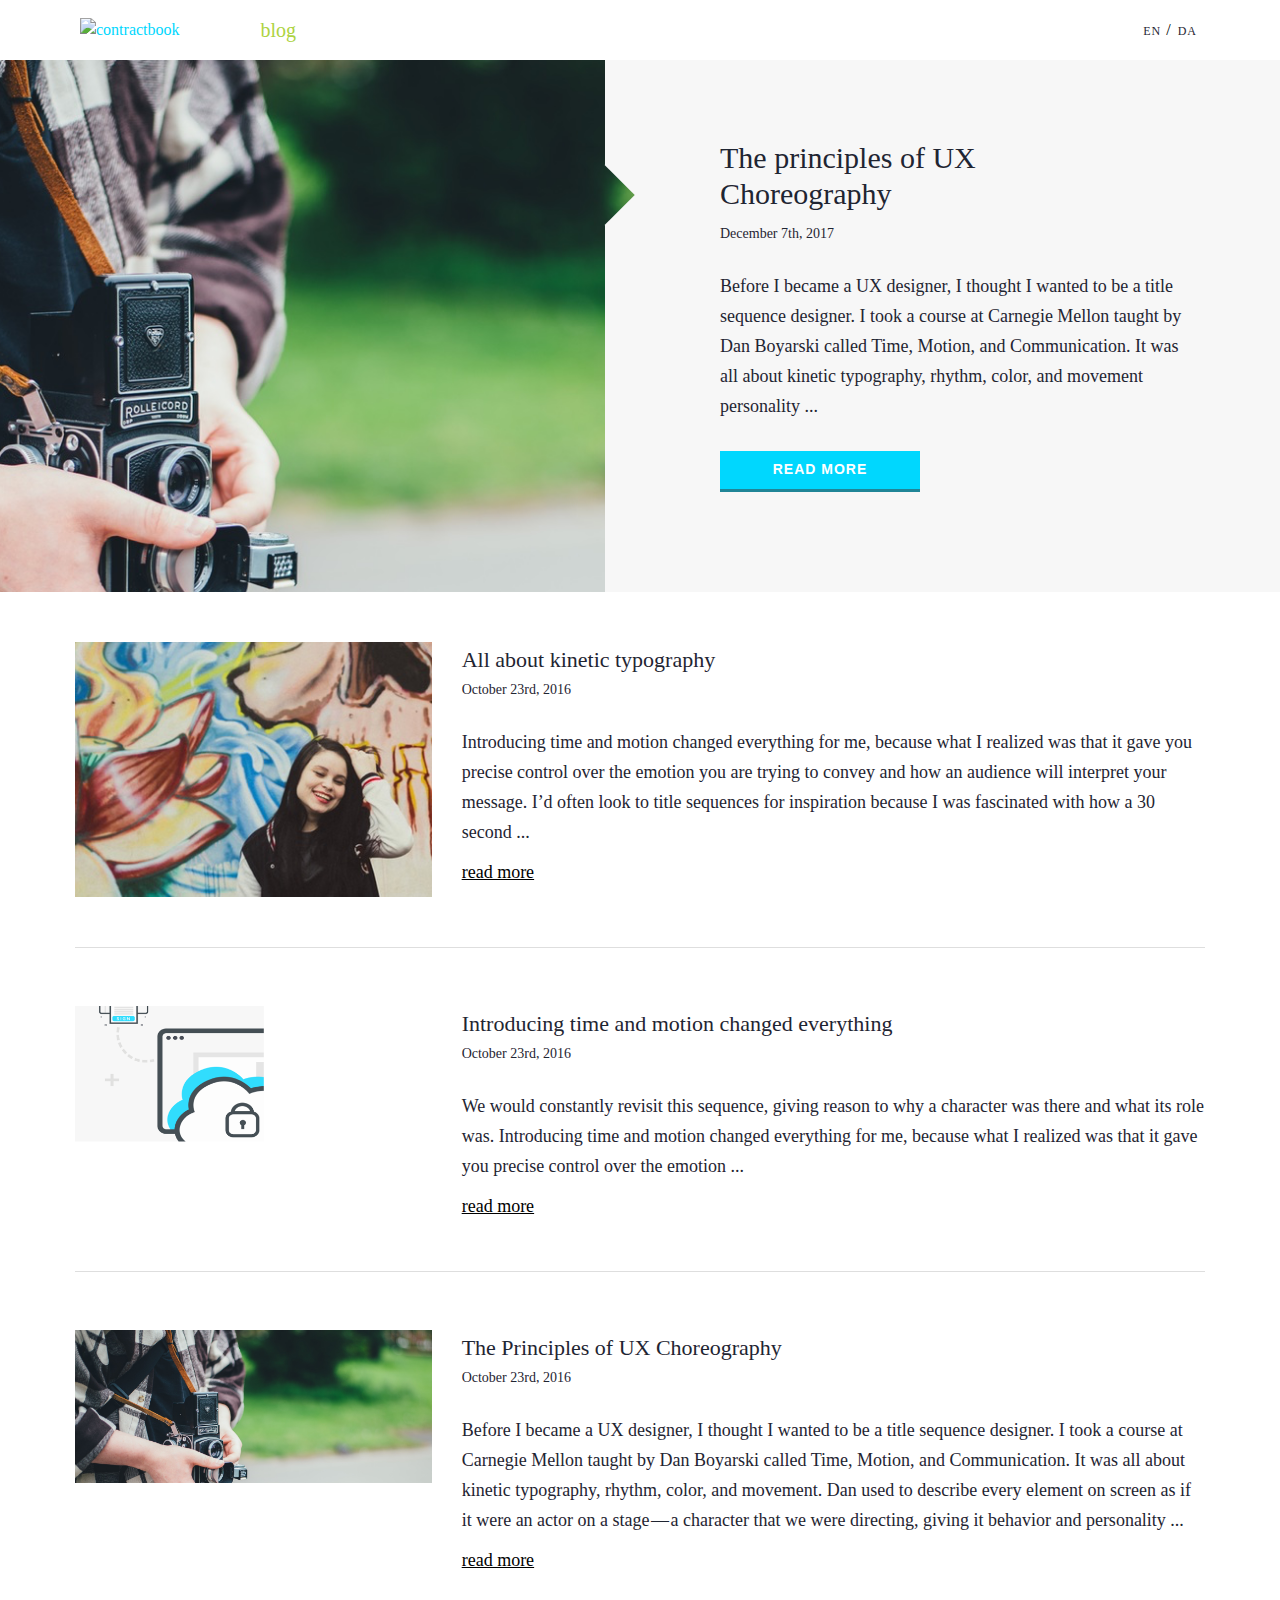
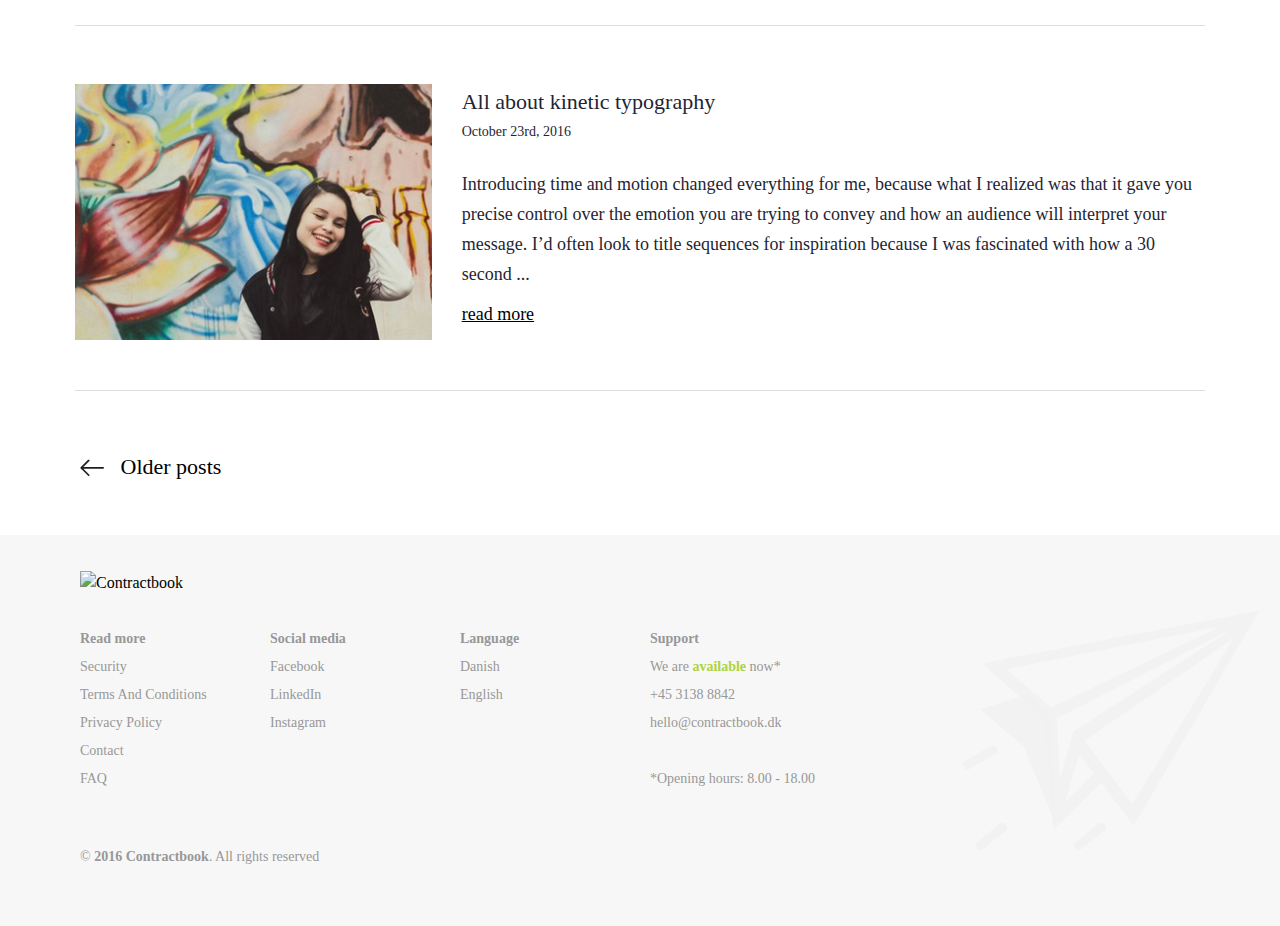
==== commit 05566d9d: "Update all the texts and imgs exactly as is in mockups" ====
--- a/index.html
+++ b/index.html
@@ -27,13 +27,13 @@
          <div class="cover-right-top"></div>
          <div class="cover-right-bottom"></div>
           <div class="featured-img">
-            <a href="post.html"><img src="http://gimepix.com/img/875-844-people-001" alt=""></a>
+            <a href="post.html"><img src="img/content-bg-copy.png" alt=""></a>
           </div>
         </div>
         <div class="hero-post-content">
           <h1><a href="post.html">The principles of UX Choreography</a></h1>
           <date>December 7th, 2017</date>
-          <p><a href="post.html">Lorem ipsum dolor sit amet, consectetur adipisicing elit. Optio assumenda non dicta odit velit suscipit soluta vel, perferendis et iusto ratione laudantium ex porro eum, aliquid dolore veniam temporibus totam.</a></p>
+          <p><a href="post.html">Before I became a UX designer, I thought I wanted to be a title sequence designer. I took a course at Carnegie Mellon taught by Dan Boyarski called Time, Motion, and Communication. It was all about kinetic typography, rhythm, color, and movement personality ...</a></p>
           <button>Read more</button>
         </div>
       </div>
@@ -41,12 +41,12 @@
 
     <article class="blog-post">
       <div class="img">
-        <a href=""><img src="http://gimepix.com/img/683-475-street-001" alt=""></a>
+        <a href=""><img src="img/mask-copy.png" alt=""></a>
       </div>
       <div class="content">
         <h2><a href="">All about kinetic typography</a></h2>
         <date>October 23rd, 2016</date>
-        <p><a href="">Lorem ipsum dolor sit amet, consectetur adipisicing elit. Consectetur id, dolore doloremque provident unde aperiam, molestias natus at maxime, repudiandae odit. Ex error illo vel odit at? Nihil harum, vel.</a></p>
+        <p><a href="">Introducing time and motion changed everything for me, because what I realized was that it gave you precise control over the emotion you are trying to convey and how an audience will interpret your message. I’d often look to title sequences for inspiration because I was fascinated with how a 30 second ...</a></p>
         <a class="read-more" href="#">read more</a>
       </div>
       <div class="break">
@@ -56,12 +56,12 @@
 
     <article class="blog-post">
       <div class="img">
-        <img src="http://gimepix.com/img/683-475-street-001" alt="">
+        <img src="img/facebook-idea2.png" alt="">
       </div>
       <div class="content">
-        <h2><a href="post.html">All about kinetic typography</a></h2>
+        <h2><a href="post.html">Introducing time and motion changed everything</a></h2>
         <date>October 23rd, 2016</date>
-        <p>Lorem ipsum dolor sit amet, consectetur adipisicing elit. Consectetur id, dolore doloremque provident unde aperiam, molestias natus at maxime, repudiandae odit. Ex error illo vel odit at? Nihil harum, vel.</p>
+        <p>We would constantly revisit this sequence, giving reason to why a character was there and what its role was. Introducing time and motion changed everything for me, because what I realized was that it gave you precise control over the emotion ...</p>
         <a class="read-more" href="#">read more</a>
       </div>
       <div class="break">
@@ -71,12 +71,27 @@
 
     <article class="blog-post">
       <div class="img">
-        <img src="http://gimepix.com/img/683-475-street-001" alt="">
+        <img src="img/content-bg-copy.png" alt="">
+      </div>
+      <div class="content">
+        <h2><a href="post.html">The Principles of UX Choreography</a></h2>
+        <date>October 23rd, 2016</date>
+        <p>Before I became a UX designer, I thought I wanted to be a title sequence designer. I took a course at Carnegie Mellon taught by Dan Boyarski called Time, Motion, and Communication. It was all about kinetic typography, rhythm, color, and movement. Dan used to describe every element on screen as if it were an actor on a stage — a character that we were directing, giving it behavior and personality ...</p>
+        <a class="read-more" href="#">read more</a>
+      </div>
+      <div class="break">
+        <hr>
+      </div>
+    </article>
+    
+    <article class="blog-post">
+      <div class="img">
+        <img src="img/mask-copy.png" alt="">
       </div>
       <div class="content">
         <h2><a href="post.html">All about kinetic typography</a></h2>
         <date>October 23rd, 2016</date>
-        <p>Lorem ipsum dolor sit amet, consectetur adipisicing elit. Consectetur id, dolore doloremque provident unde aperiam, molestias natus at maxime, repudiandae odit. Ex error illo vel odit at? Nihil harum, vel.</p>
+        <p>Introducing time and motion changed everything for me, because what I realized was that it gave you precise control over the emotion you are trying to convey and how an audience will interpret your message. I’d often look to title sequences for inspiration because I was fascinated with how a 30 second ...</p>
         <a class="read-more" href="#">read more</a>
       </div>
       <div class="break">
--- a/css/main.css
+++ b/css/main.css
@@ -4360,6 +4360,8 @@
   line-height: 28px; }
 
 .older-posts {
+  max-width: 1160px;
+  margin: 0 auto;
   padding: 50px 20px 50px 20px; }
   .older-posts a {
     color: inherit;
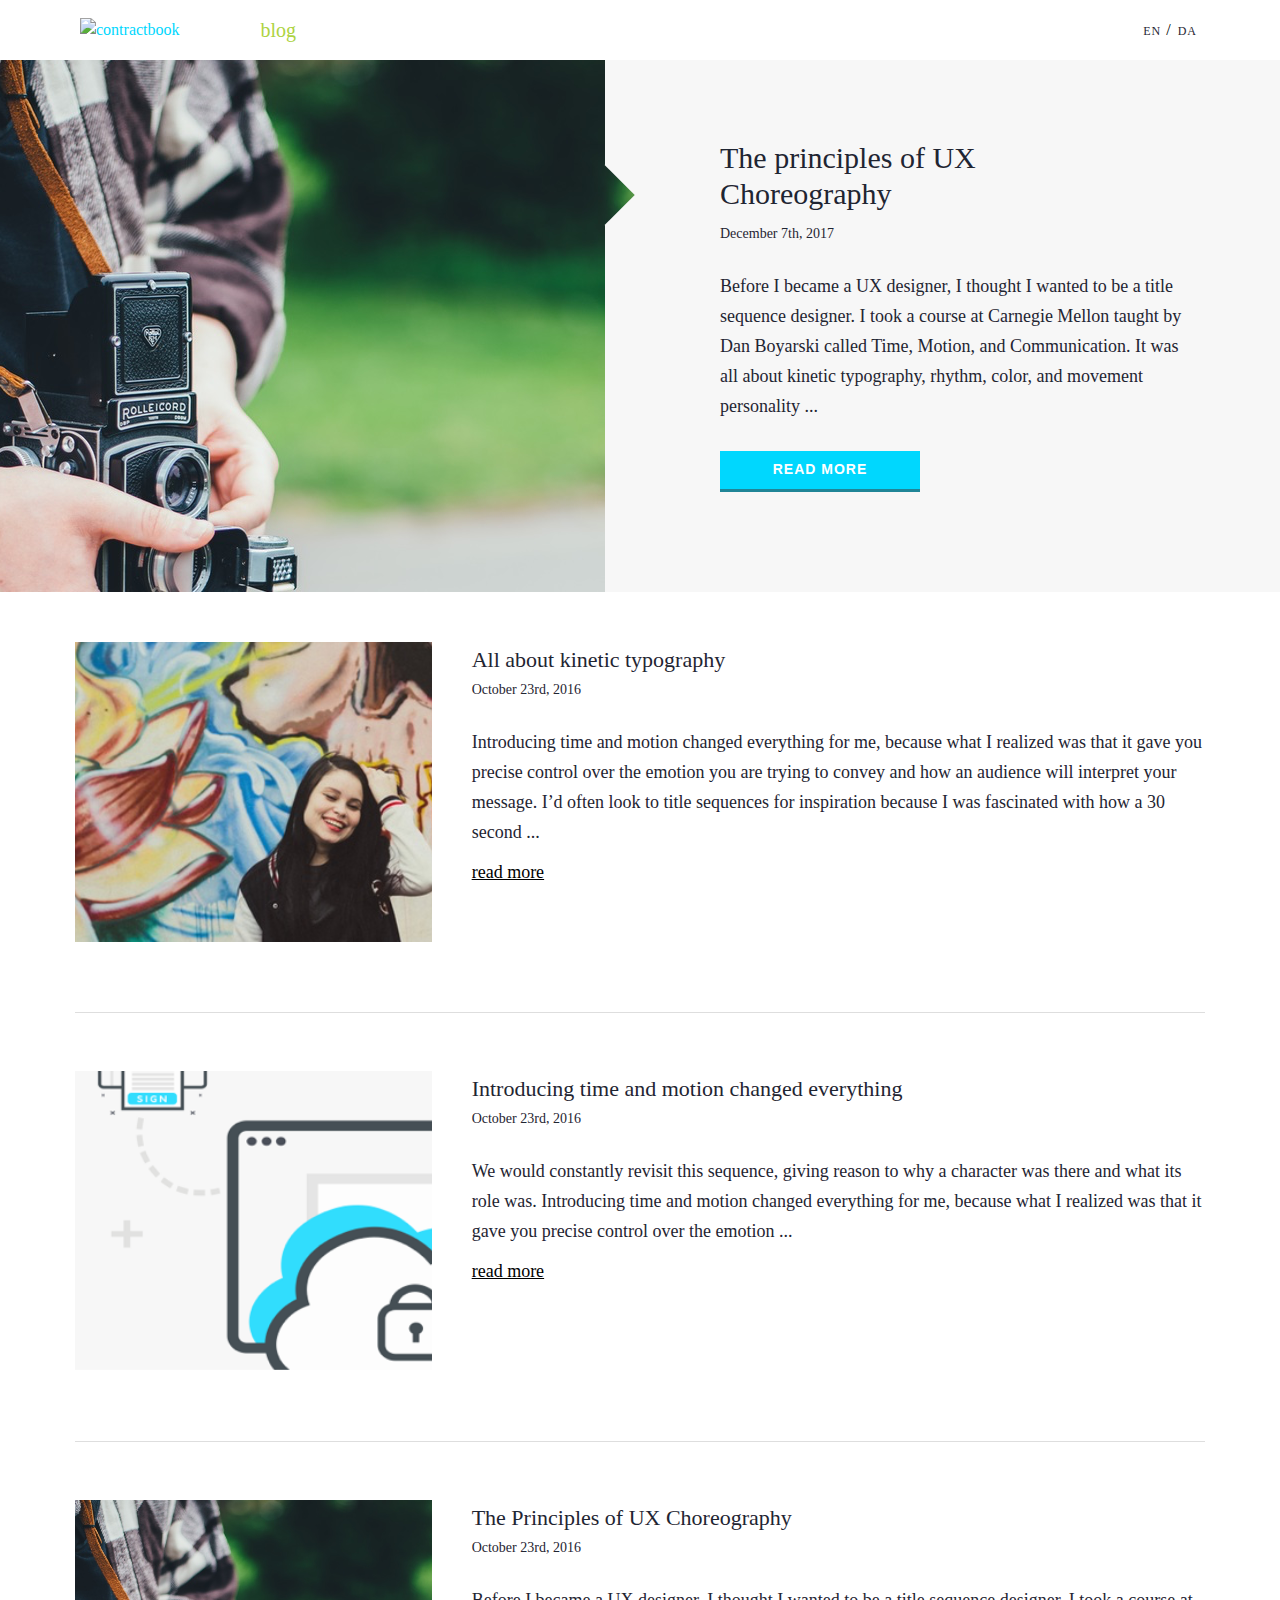
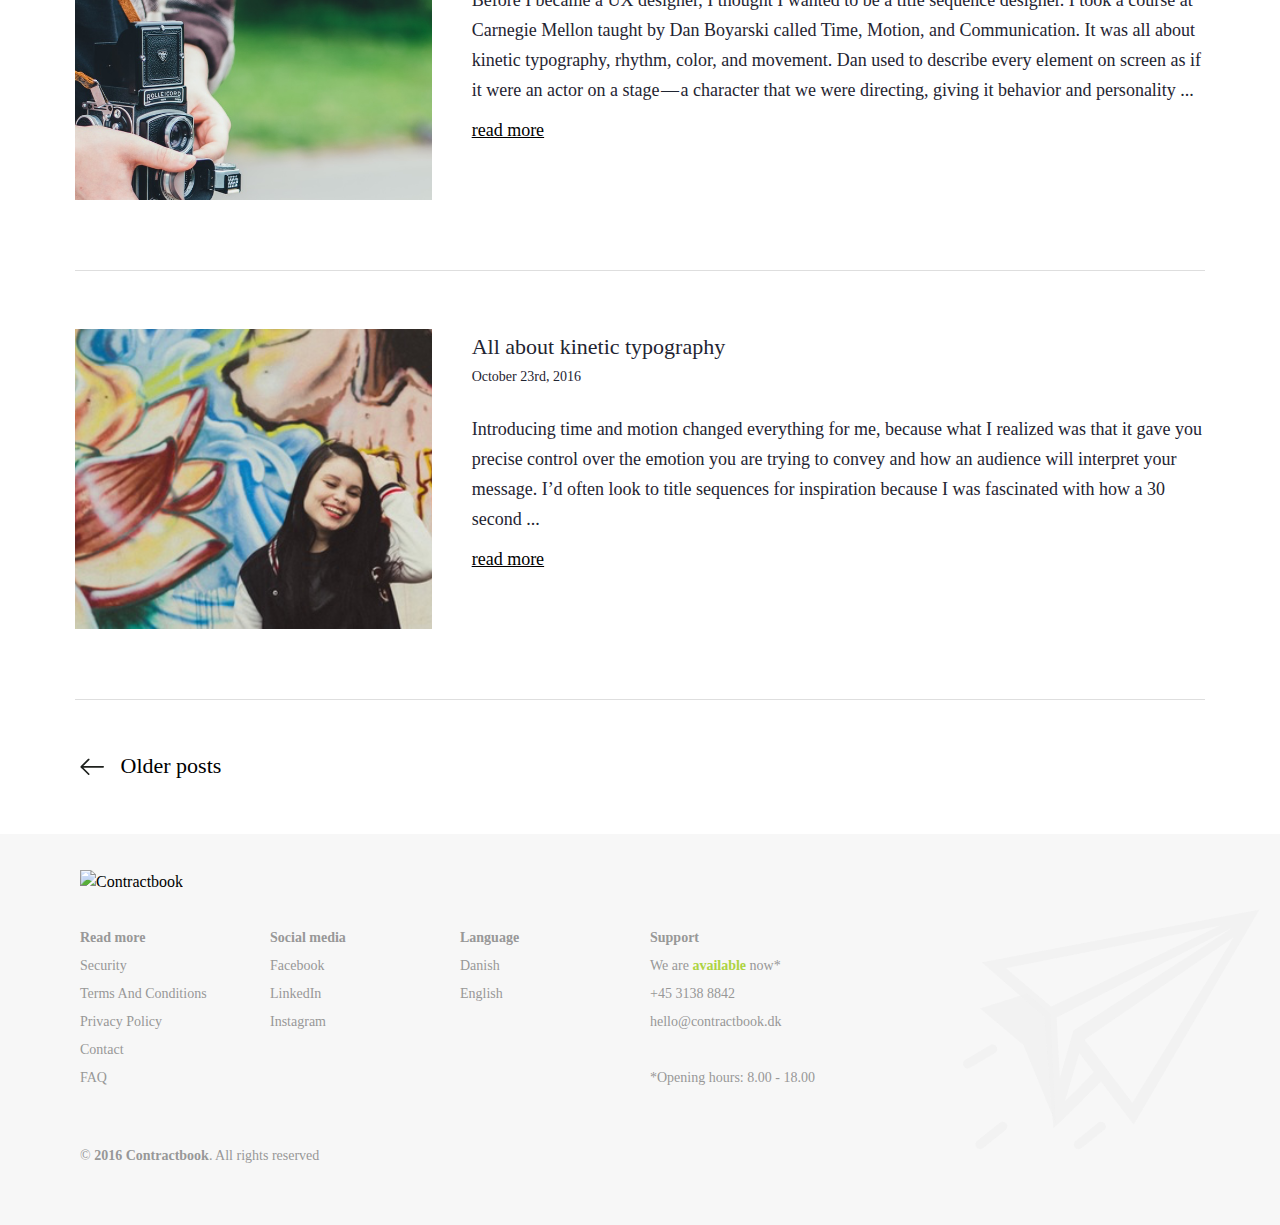
==== commit e9e1d8d4: "Change images containers structure and logic for resizing, minor styling changes" ====
--- a/index.html
+++ b/index.html
@@ -12,7 +12,7 @@
     <div class="main">
       <div class="logo">
         <a href="index.html"><img src="https://contractbook.co/767e4ee0d7e0ee7ecf24d56de7b71d2b.png" alt="contractbook">
-        <span>blog</span></a>
+          <span>blog</span></a>
       </div>
       <ul>
         <li><a href="#">EN</a></li>
@@ -24,11 +24,11 @@
     <section class="hero-post">
       <div class="hero-post-inner">
         <div class="hero-post-img">
-         <div class="cover-right-top"></div>
-         <div class="cover-right-bottom"></div>
-          <div class="featured-img">
-            <a href="post.html"><img src="img/content-bg-copy.png" alt=""></a>
-          </div>
+          <div class="cover-right-top"></div>
+          <div class="cover-right-bottom"></div>
+          <a href="post.html">
+            <img src="img/content-bg-copy.png" alt="">
+          </a>
         </div>
         <div class="hero-post-content">
           <h1><a href="post.html">The principles of UX Choreography</a></h1>
@@ -40,8 +40,10 @@
     </section>
 
     <article class="blog-post">
-      <div class="img">
-        <a href=""><img src="img/mask-copy.png" alt=""></a>
+      <div class="picture">
+        <div class="picture-container">
+          <a href=""><img src="img/mask-copy.png" alt=""></a>
+        </div>
       </div>
       <div class="content">
         <h2><a href="">All about kinetic typography</a></h2>
@@ -55,8 +57,10 @@
     </article>
 
     <article class="blog-post">
-      <div class="img">
-        <img src="img/facebook-idea2.png" alt="">
+      <div class="picture">
+        <div class="picture-container">
+          <a href="post.html"><img src="img/facebook-idea2.png" alt=""></a>
+        </div>
       </div>
       <div class="content">
         <h2><a href="post.html">Introducing time and motion changed everything</a></h2>
@@ -70,8 +74,10 @@
     </article>
 
     <article class="blog-post">
-      <div class="img">
-        <img src="img/content-bg-copy.png" alt="">
+      <div class="picture">
+        <div class="picture-container">
+          <a href="post.html"><img src="img/content-bg-copy.png" alt=""></a>
+        </div>
       </div>
       <div class="content">
         <h2><a href="post.html">The Principles of UX Choreography</a></h2>
@@ -83,10 +89,12 @@
         <hr>
       </div>
     </article>
-    
+
     <article class="blog-post">
-      <div class="img">
-        <img src="img/mask-copy.png" alt="">
+      <div class="picture">
+        <div class="picture-container">
+          <a href="post.html"><img src="img/mask-copy.png" alt=""></a>
+        </div>
       </div>
       <div class="content">
         <h2><a href="post.html">All about kinetic typography</a></h2>
@@ -98,11 +106,11 @@
         <hr>
       </div>
     </article>
-    
+
     <div class="older-posts">
-        <a href=""><span><img src="img/arrow-left.png" alt=""></span> &nbsp; Older posts </a>
+      <a href=""><span><img src="img/arrow-left.png" alt=""></span> &nbsp; Older posts </a>
     </div>
-    
+
   </main>
 
   <footer role="contentinfo">
--- a/css/main.css
+++ b/css/main.css
@@ -4362,15 +4362,17 @@
 .older-posts {
   max-width: 1160px;
   margin: 0 auto;
-  padding: 50px 20px 50px 20px; }
+  padding: 40px 20px 50px 20px; }
   .older-posts a {
     color: inherit;
     font-family: Open Sans;
     font-size: 22px;
     font-weight: 300;
     line-height: 36px; }
+    .older-posts a:hover {
+      color: #add342; }
   .older-posts img {
-    margin-top: -2px; }
+    margin-top: -3px; }
 
 .footer-inner {
   max-width: 1160px;
@@ -4431,8 +4433,10 @@
   .hero-post-inner .hero-post-img {
     background-color: white;
     position: relative;
-    overflow: hidden;
-    /* Set img wrapper to 200% so img get centered*/ }
+    background-size: cover;
+    background-position: center;
+    background-repeat: no-repeat;
+    overflow: hidden; }
     .hero-post-inner .hero-post-img:after {
       content: "";
       width: 50px;
@@ -4454,22 +4458,19 @@
       top: 140px;
       background: #F7F7F7;
       z-index: 2; }
-    .hero-post-inner .hero-post-img .featured-img {
+    .hero-post-inner .hero-post-img img {
+      max-width: none;
+      max-height: none;
+      min-height: 100%;
+      min-width: 100%;
+      width: auto;
+      height: auto;
+      margin: 0;
+      padding: 0;
       position: absolute;
-      top: -50%;
-      left: -50%;
-      width: 200%;
-      height: 200%;
-      /* Set img size to 50% so it's 100% of hero-post-img container*/ }
-      .hero-post-inner .hero-post-img .featured-img img {
-        position: absolute;
-        top: 0;
-        left: 0;
-        right: 0;
-        bottom: 0;
-        margin: auto;
-        min-width: 50%;
-        min-height: 50%; }
+      top: 50%;
+      left: 50%;
+      transform: translate(-50%, -50%); }
 
 .hero-post-content {
   text-align: left;
@@ -4503,43 +4504,32 @@
   background: #F7F7F7;
   top: 165px;
   right: 0;
-  height: 524px;
+  height: 100%;
   z-index: 2; }
 
+@media (max-width: 1000px) {
+  .hero-post-inner .hero-post-content {
+    padding: 50px 20px; } }
+
 @media (max-width: 760px) {
-  .hero-post {
-    width: 100%;
+  .hero-post-inner {
     display: block; }
-  .hero-post-inner {
-    display: block;
-    overflow: visible; }
     .hero-post-inner .hero-post-img,
     .hero-post-inner .hero-post-content {
       width: 100%;
-      display: inline-block;
-      margin: 0;
-      padding: 0; }
-    .hero-post-inner .hero-post-img:after {
-      display: none; }
-    .hero-post-inner .hero-post-img:before {
-      display: none; }
+      display: block; }
+    .hero-post-inner .hero-post-img {
+      max-height: 250px; }
+      .hero-post-inner .hero-post-img img {
+        position: relative; }
+      .hero-post-inner .hero-post-img:after {
+        display: none; }
+      .hero-post-inner .hero-post-img:before {
+        display: none; }
     .hero-post-inner .hero-post-content {
       padding: 20px; }
       .hero-post-inner .hero-post-content button {
         margin-bottom: 10px; }
-    .hero-post-inner .hero-post-img {
-      z-index: 0;
-      position: relative; }
-      .hero-post-inner .hero-post-img .featured-img {
-        position: relative;
-        top: 0;
-        left: 0;
-        width: 100%;
-        height: 100%;
-        max-height: 300px; }
-        .hero-post-inner .hero-post-img .featured-img img {
-          position: relative;
-          min-width: 100%; }
   .cover-right-bottom,
   .cover-right-top {
     display: none; } }
@@ -4561,21 +4551,34 @@
     display: block;
     height: 0;
     clear: both; }
-  .blog-post .img,
+  .blog-post .picture,
   .blog-post .content {
     padding-left: 15px;
     padding-right: 15px; }
-    .blog-post .img a,
+    .blog-post .picture a,
     .blog-post .content a {
       color: inherit; }
-  .blog-post .img {
+  .blog-post .picture {
     width: 33.33333333%;
     float: left; }
-    .blog-post .img img {
-      display: block; }
+    .blog-post .picture .picture-container {
+      min-height: 300px;
+      overflow: hidden;
+      margin-bottom: 20px;
+      position: relative; }
+    .blog-post .picture img {
+      position: absolute;
+      min-height: 100%;
+      min-width: 100%;
+      max-width: none;
+      top: 50%;
+      left: 50%;
+      transform: translate(-50%, -50%);
+      max-height: 300px; }
   .blog-post .content {
     width: 66.66666666%;
-    float: left; }
+    float: left;
+    padding-left: 25px; }
     .blog-post .content p {
       margin-bottom: 10px; }
     .blog-post .content h2 {
@@ -4611,7 +4614,7 @@
       margin-right: auto;
       width: 100%; }
 
-@media (max-width: 620px) {
+@media (max-width: 760px) {
   .blog-post {
     max-width: 1160px;
     margin-right: auto;
@@ -4628,15 +4631,27 @@
       display: block;
       height: 0;
       clear: both; }
-    .blog-post .img,
+    .blog-post .picture,
     .blog-post .content {
       padding-left: 15px;
       padding-right: 15px; }
-    .blog-post .img {
-      width: 100%; }
-      .blog-post .img img {
-        display: block;
-        margin-bottom: 20px; }
+    .blog-post .picture {
+      width: 100%;
+      height: 200px;
+      overflow: hidden;
+      margin-bottom: 20px; }
+      .blog-post .picture .picture-container {
+        min-height: 200px;
+        position: relative; }
+        .blog-post .picture .picture-container img {
+          position: absolute;
+          width: 100%;
+          height: auto;
+          width: 100%;
+          max-height: none;
+          top: 50%;
+          left: 50%;
+          transform: translate(-50%, -50%); }
     .blog-post .content {
       width: 100%; }
       .blog-post .content date {
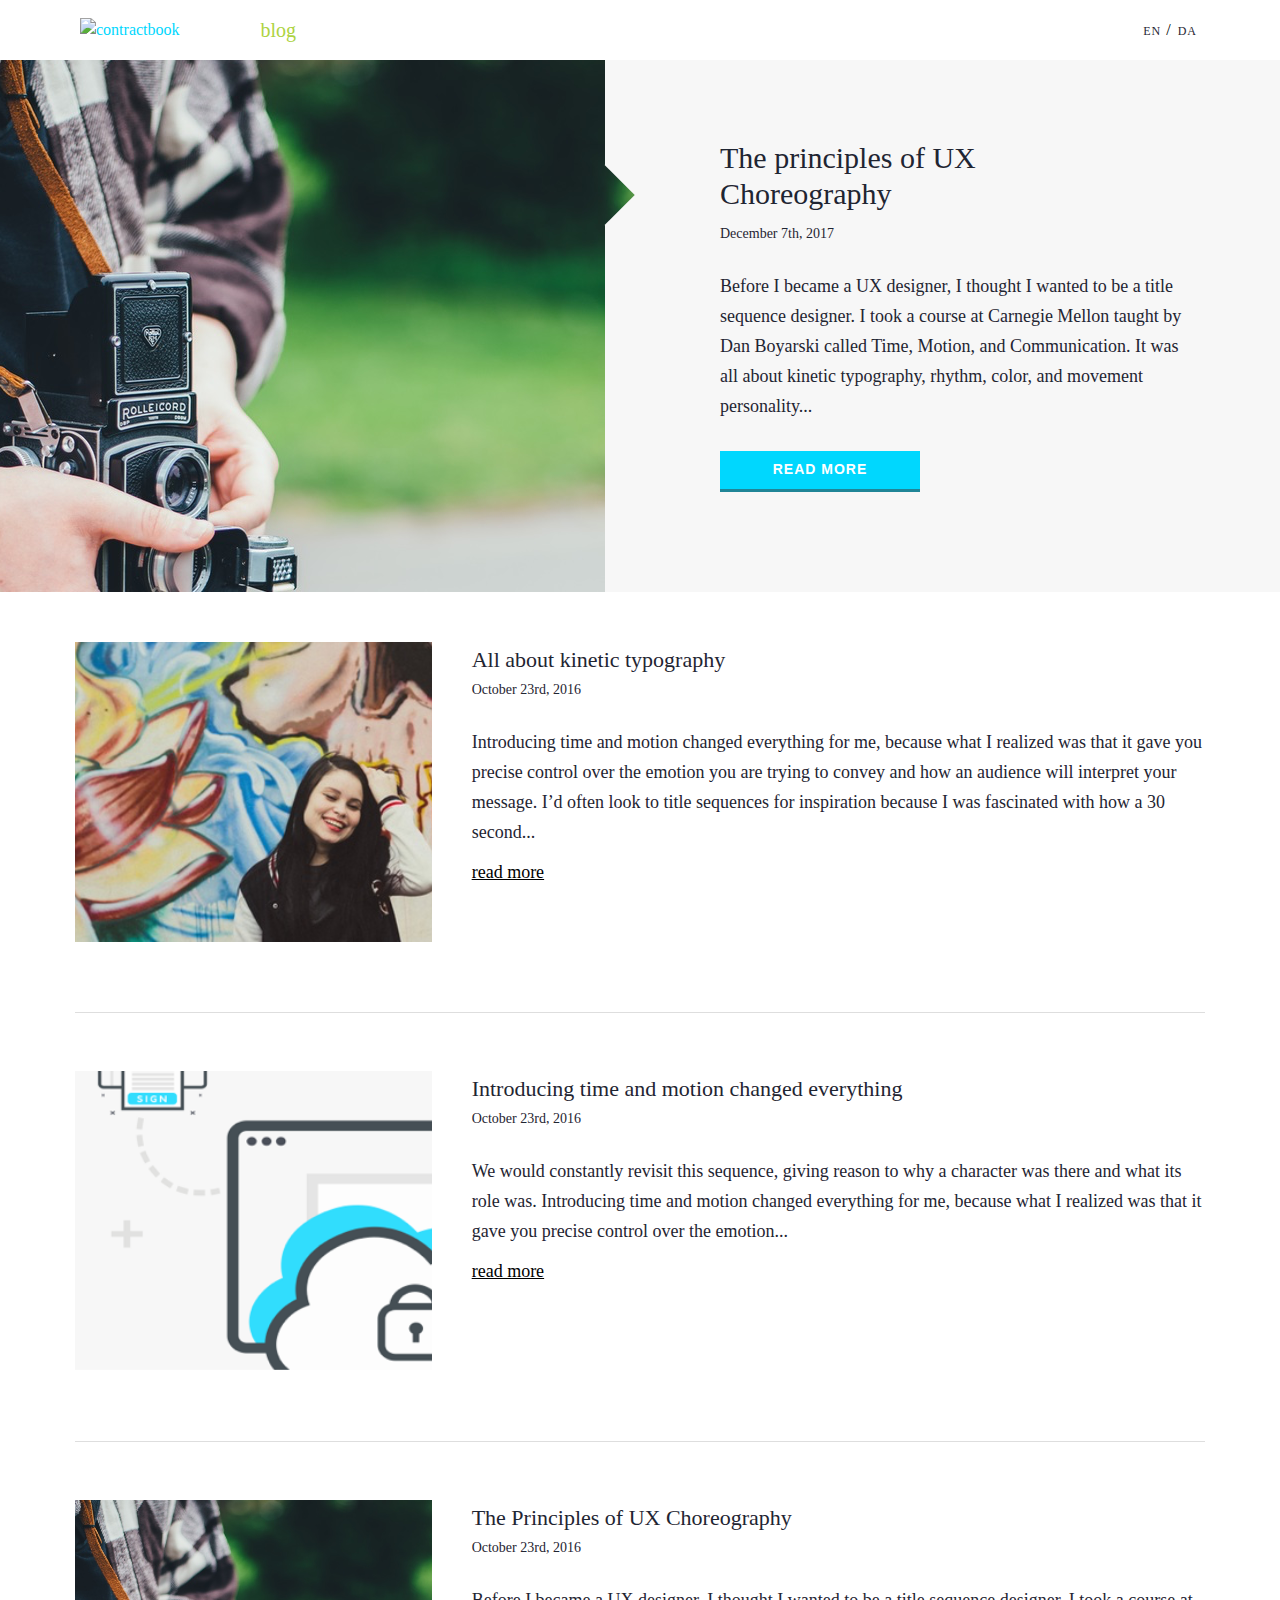
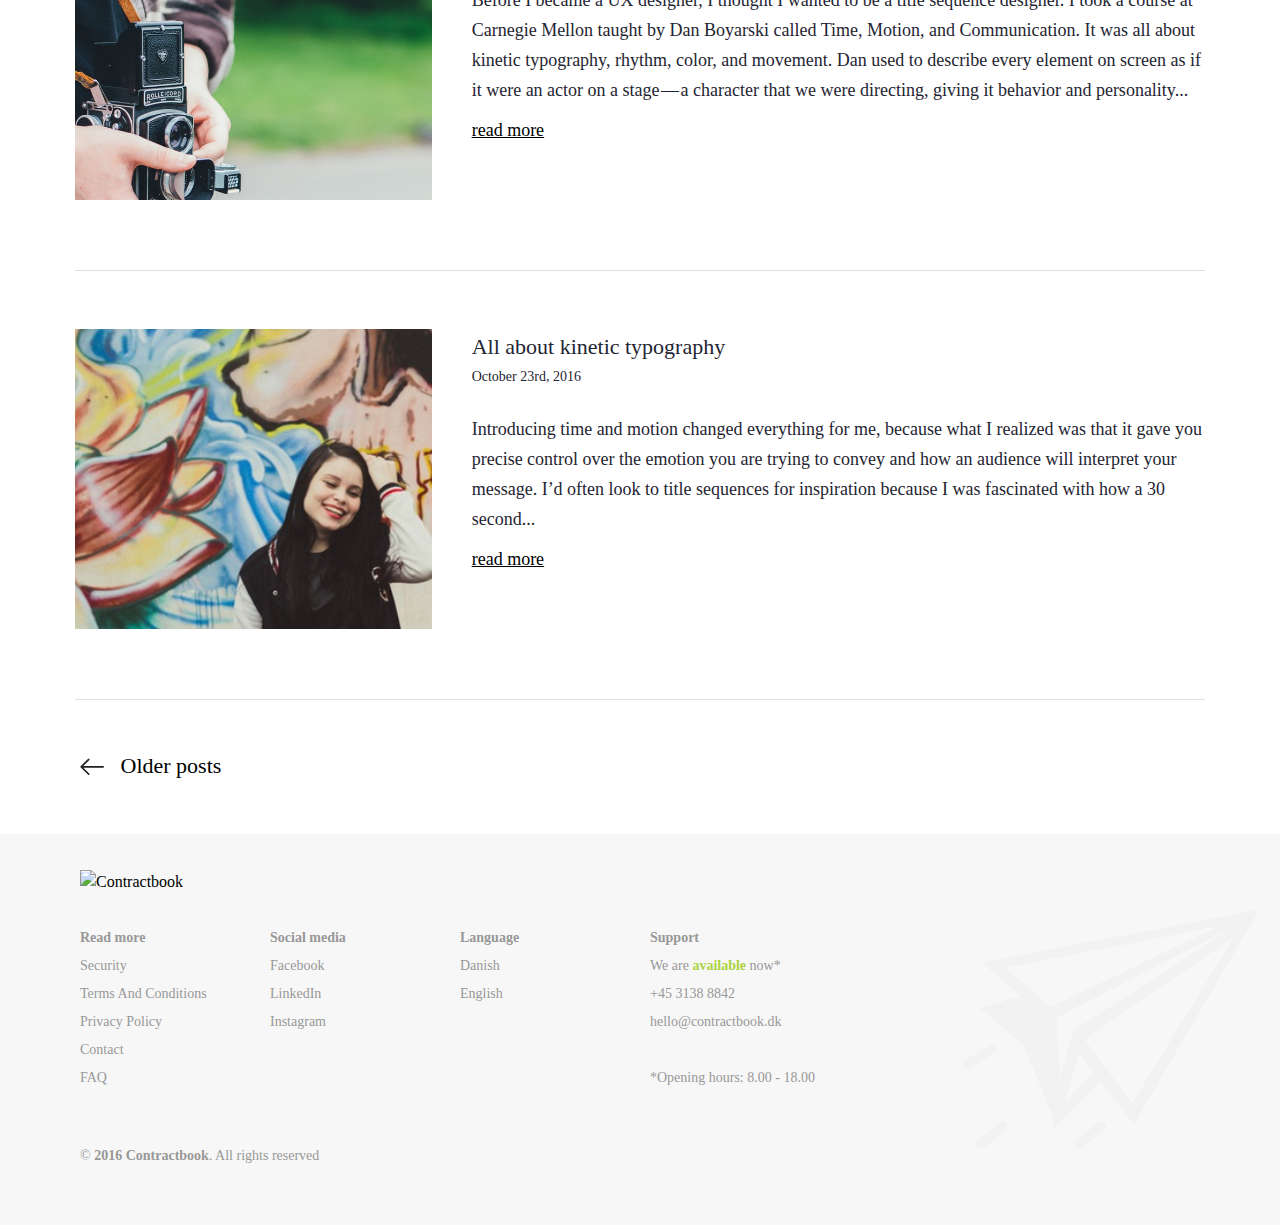
==== commit 376ec979: "Format text" ====
--- a/index.html
+++ b/index.html
@@ -33,7 +33,7 @@
         <div class="hero-post-content">
           <h1><a href="post.html">The principles of UX Choreography</a></h1>
           <date>December 7th, 2017</date>
-          <p><a href="post.html">Before I became a UX designer, I thought I wanted to be a title sequence designer. I took a course at Carnegie Mellon taught by Dan Boyarski called Time, Motion, and Communication. It was all about kinetic typography, rhythm, color, and movement personality ...</a></p>
+          <p><a href="post.html">Before I became a UX designer, I thought I wanted to be a title sequence designer. I took a course at Carnegie Mellon taught by Dan Boyarski called Time, Motion, and Communication. It was all about kinetic typography, rhythm, color, and movement personality...</a></p>
           <button>Read more</button>
         </div>
       </div>
@@ -48,7 +48,7 @@
       <div class="content">
         <h2><a href="">All about kinetic typography</a></h2>
         <date>October 23rd, 2016</date>
-        <p><a href="">Introducing time and motion changed everything for me, because what I realized was that it gave you precise control over the emotion you are trying to convey and how an audience will interpret your message. I’d often look to title sequences for inspiration because I was fascinated with how a 30 second ...</a></p>
+        <p><a href="">Introducing time and motion changed everything for me, because what I realized was that it gave you precise control over the emotion you are trying to convey and how an audience will interpret your message. I’d often look to title sequences for inspiration because I was fascinated with how a 30 second...</a></p>
         <a class="read-more" href="#">read more</a>
       </div>
       <div class="break">
@@ -65,7 +65,7 @@
       <div class="content">
         <h2><a href="post.html">Introducing time and motion changed everything</a></h2>
         <date>October 23rd, 2016</date>
-        <p>We would constantly revisit this sequence, giving reason to why a character was there and what its role was. Introducing time and motion changed everything for me, because what I realized was that it gave you precise control over the emotion ...</p>
+        <p>We would constantly revisit this sequence, giving reason to why a character was there and what its role was. Introducing time and motion changed everything for me, because what I realized was that it gave you precise control over the emotion...</p>
         <a class="read-more" href="#">read more</a>
       </div>
       <div class="break">
@@ -82,7 +82,7 @@
       <div class="content">
         <h2><a href="post.html">The Principles of UX Choreography</a></h2>
         <date>October 23rd, 2016</date>
-        <p>Before I became a UX designer, I thought I wanted to be a title sequence designer. I took a course at Carnegie Mellon taught by Dan Boyarski called Time, Motion, and Communication. It was all about kinetic typography, rhythm, color, and movement. Dan used to describe every element on screen as if it were an actor on a stage — a character that we were directing, giving it behavior and personality ...</p>
+        <p>Before I became a UX designer, I thought I wanted to be a title sequence designer. I took a course at Carnegie Mellon taught by Dan Boyarski called Time, Motion, and Communication. It was all about kinetic typography, rhythm, color, and movement. Dan used to describe every element on screen as if it were an actor on a stage — a character that we were directing, giving it behavior and personality...</p>
         <a class="read-more" href="#">read more</a>
       </div>
       <div class="break">
@@ -99,7 +99,7 @@
       <div class="content">
         <h2><a href="post.html">All about kinetic typography</a></h2>
         <date>October 23rd, 2016</date>
-        <p>Introducing time and motion changed everything for me, because what I realized was that it gave you precise control over the emotion you are trying to convey and how an audience will interpret your message. I’d often look to title sequences for inspiration because I was fascinated with how a 30 second ...</p>
+        <p>Introducing time and motion changed everything for me, because what I realized was that it gave you precise control over the emotion you are trying to convey and how an audience will interpret your message. I’d often look to title sequences for inspiration because I was fascinated with how a 30 second...</p>
         <a class="read-more" href="#">read more</a>
       </div>
       <div class="break">
--- a/css/main.css
+++ b/css/main.css
@@ -4534,6 +4534,12 @@
   .cover-right-top {
     display: none; } }
 
+* {
+  -webkit-transition: all 0.2s ease;
+  -moz-transition: all 0.2s ease;
+  -ms-transition: all 0.2s ease;
+  -o-transition: all 0.2s ease; }
+
 main {
   height: 100%; }
 
@@ -4558,6 +4564,9 @@
     .blog-post .picture a,
     .blog-post .content a {
       color: inherit; }
+    .blog-post .picture h2 a:hover,
+    .blog-post .content h2 a:hover {
+      color: #add342; }
   .blog-post .picture {
     width: 33.33333333%;
     float: left; }
@@ -4575,6 +4584,8 @@
       left: 50%;
       transform: translate(-50%, -50%);
       max-height: 300px; }
+      .blog-post .picture img:hover {
+        opacity: .7; }
   .blog-post .content {
     width: 66.66666666%;
     float: left;
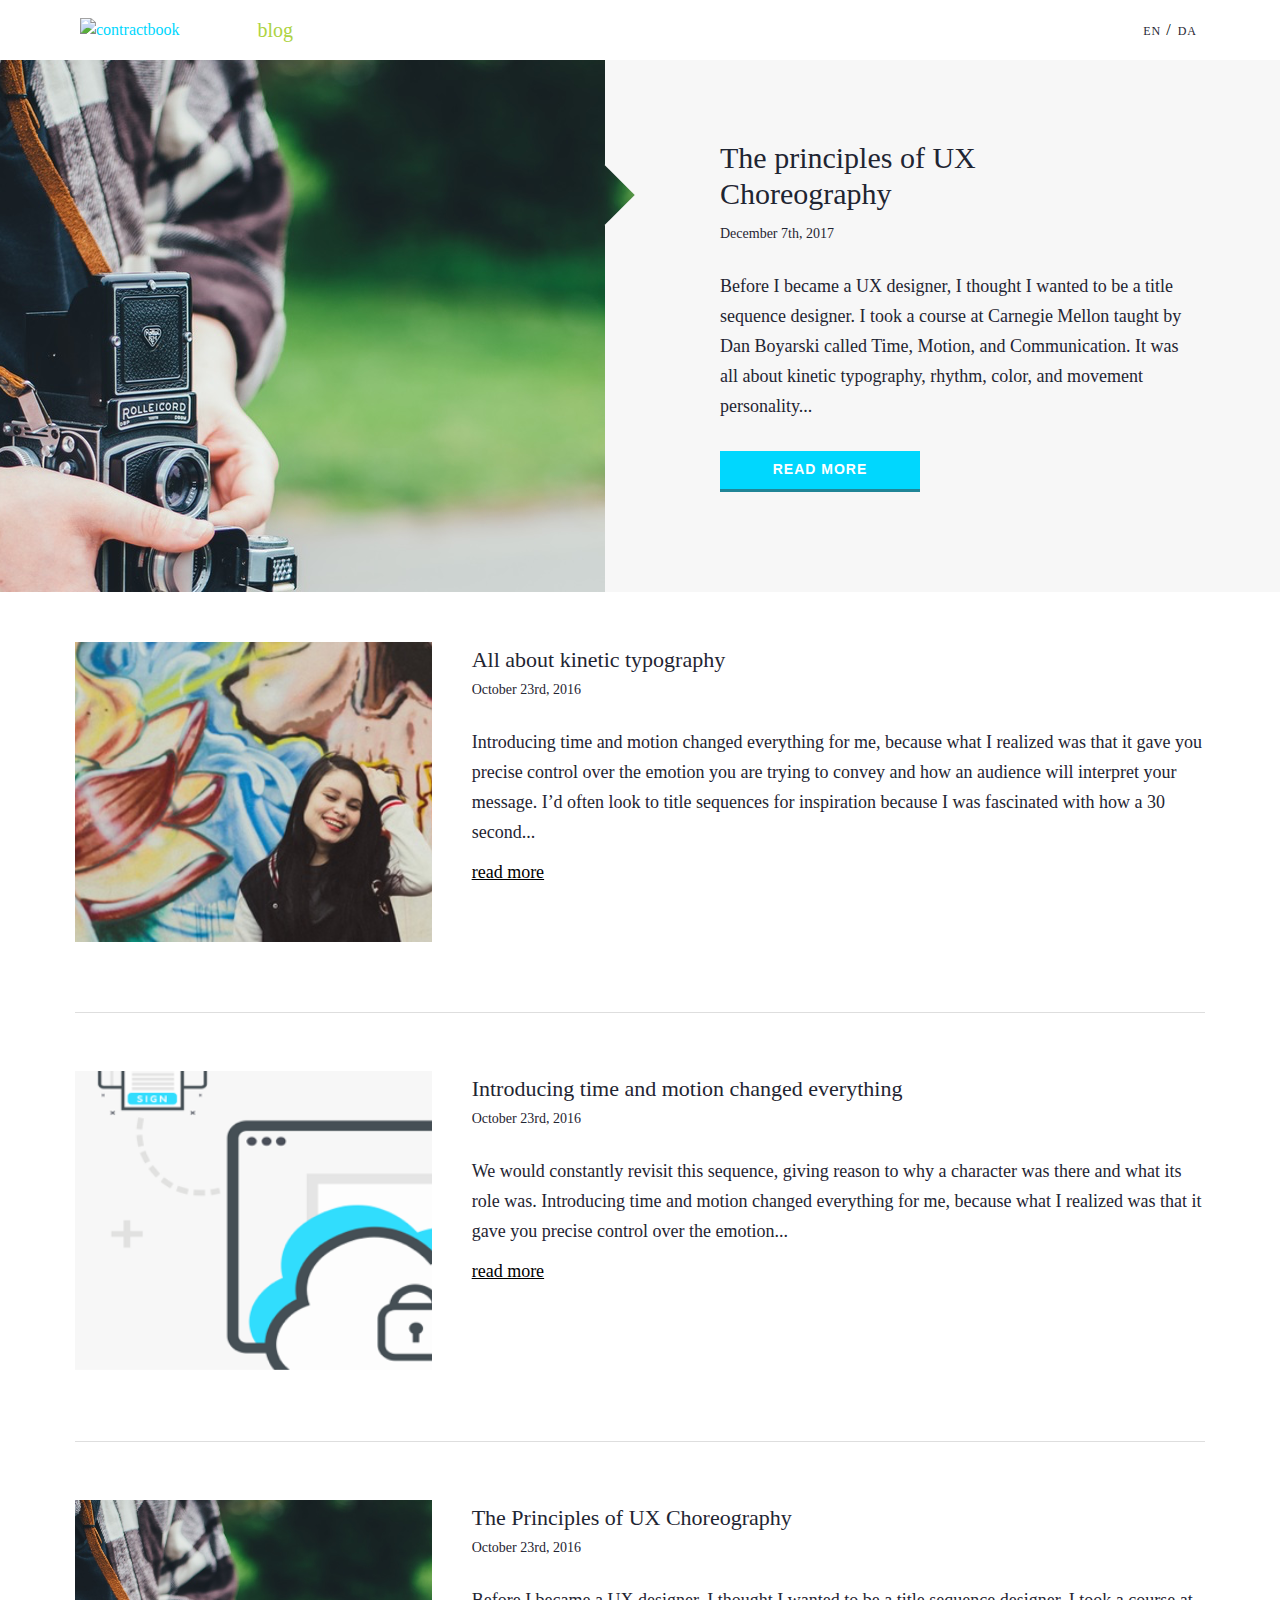
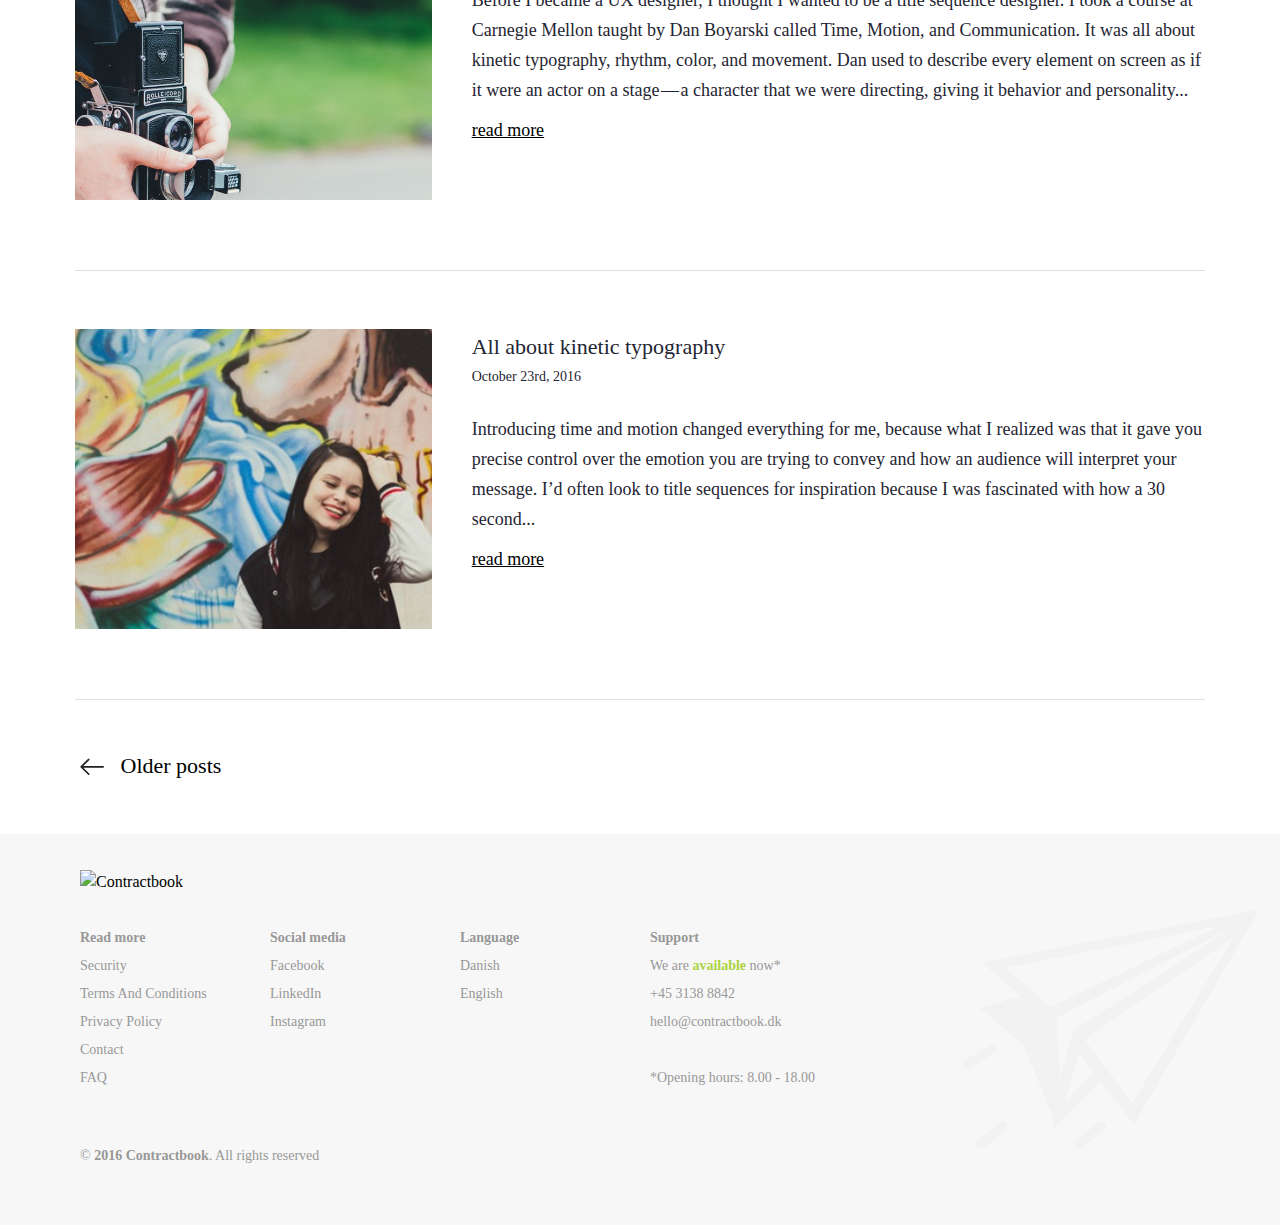
==== commit 903d2253: "Remove jquery instance" ====
--- a/index.html
+++ b/index.html
@@ -34,7 +34,7 @@
           <h1><a href="post.html">The principles of UX Choreography</a></h1>
           <date>December 7th, 2017</date>
           <p><a href="post.html">Before I became a UX designer, I thought I wanted to be a title sequence designer. I took a course at Carnegie Mellon taught by Dan Boyarski called Time, Motion, and Communication. It was all about kinetic typography, rhythm, color, and movement personality...</a></p>
-          <button>Read more</button>
+          <a class="button" href="post.html">Read more</a>
         </div>
       </div>
     </section>
@@ -174,7 +174,6 @@
       </p>
     </div>
   </footer>
-  <script src="//ajax.googleapis.com/ajax/libs/jquery/2.1.1/jquery.min.js"></script>
 </body>
 
 </html>--- a/css/main.css
+++ b/css/main.css
@@ -4013,11 +4013,6 @@
   outline: none;
   padding: 9px 20px 10px;
   width: 200px; }
-  button:active,
-  .button:active {
-    border-top-width: 3px;
-    border-bottom-width: 0px;
-    box-shadow: inset 0px 0px 2px 0px rgba(0, 0, 0, 0.75); }
   button.ghost,
   .button.ghost {
     background: #FFF;
@@ -4283,7 +4278,7 @@
       font-size: 20px;
       position: absolute;
       top: 15px;
-      right: -5px;
+      right: -2px;
       color: #add342 !important; }
   nav ul {
     width: 50px;
@@ -4765,6 +4760,8 @@
       font-size: 18px;
       font-weight: 300;
       line-height: 36px; }
+      .next-article .next-article-inner a:hover {
+        color: #add342; }
 
 progress {
   /* Positioning */
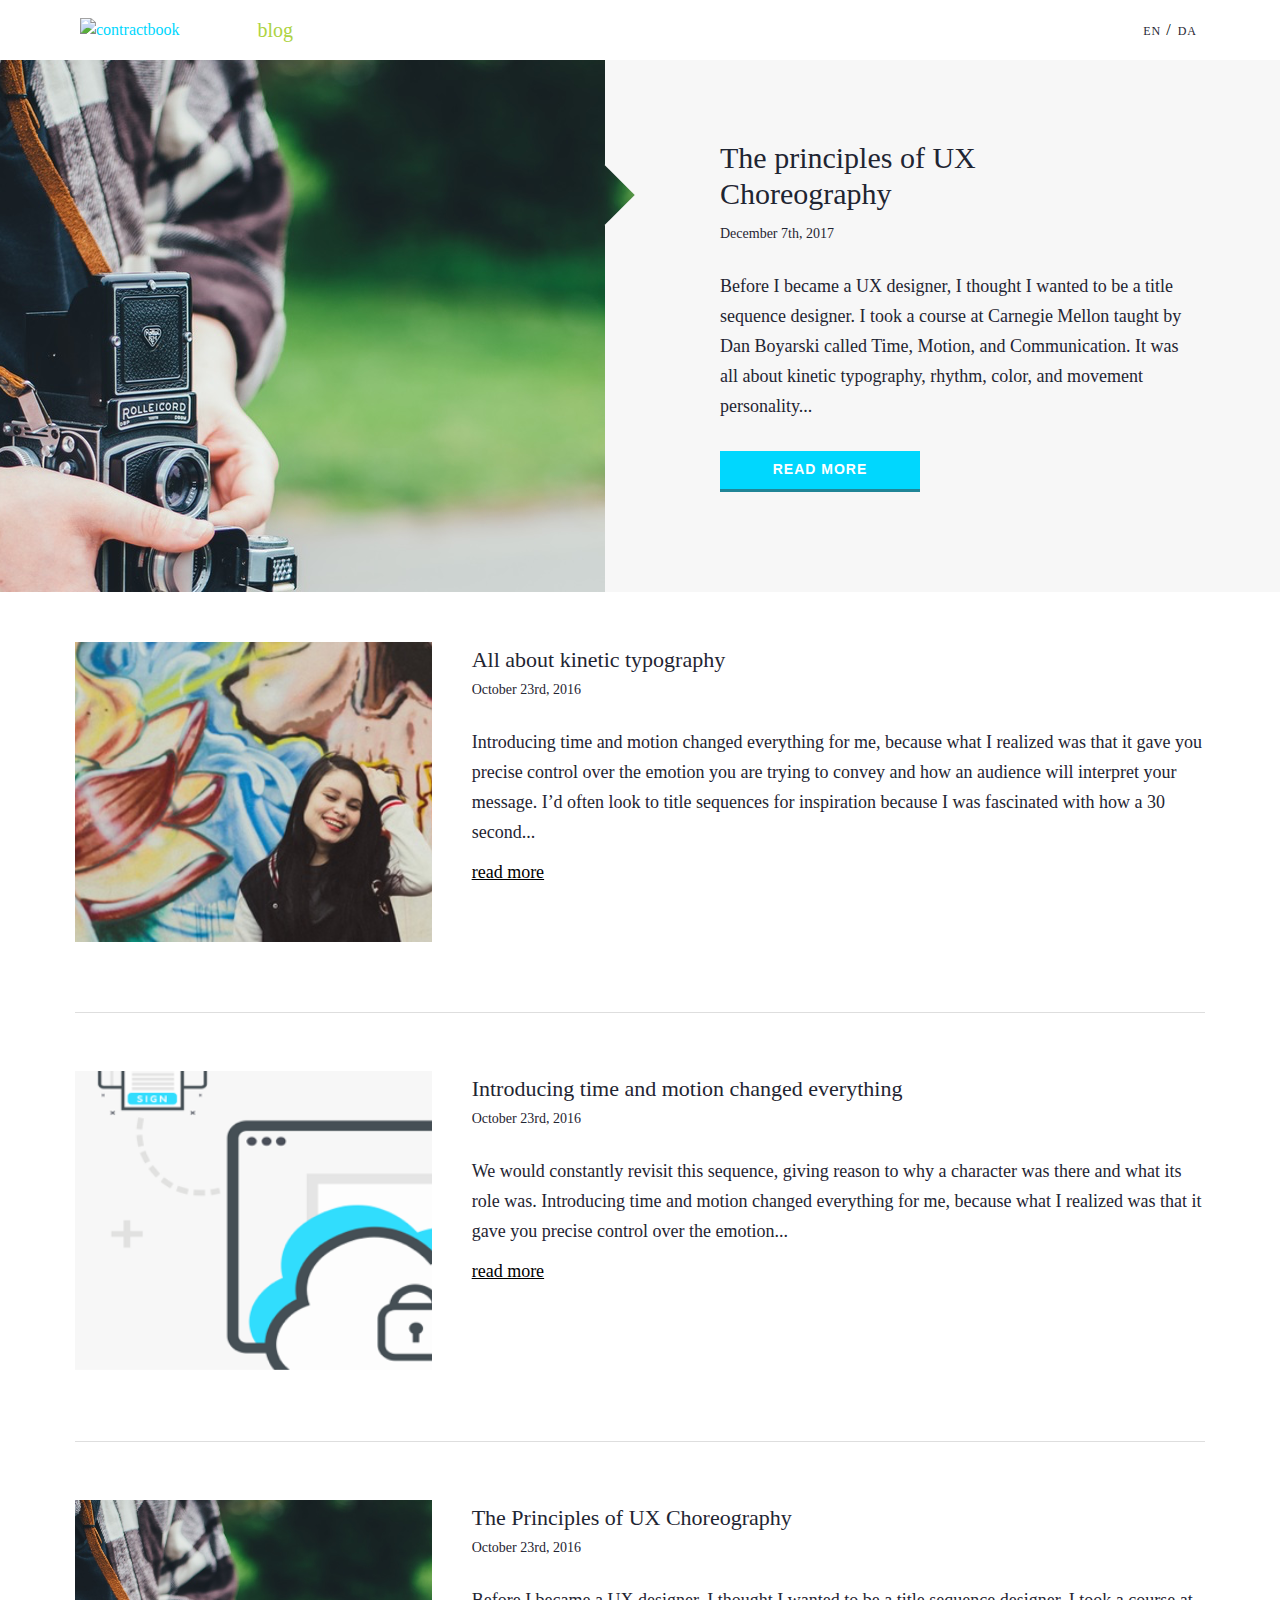
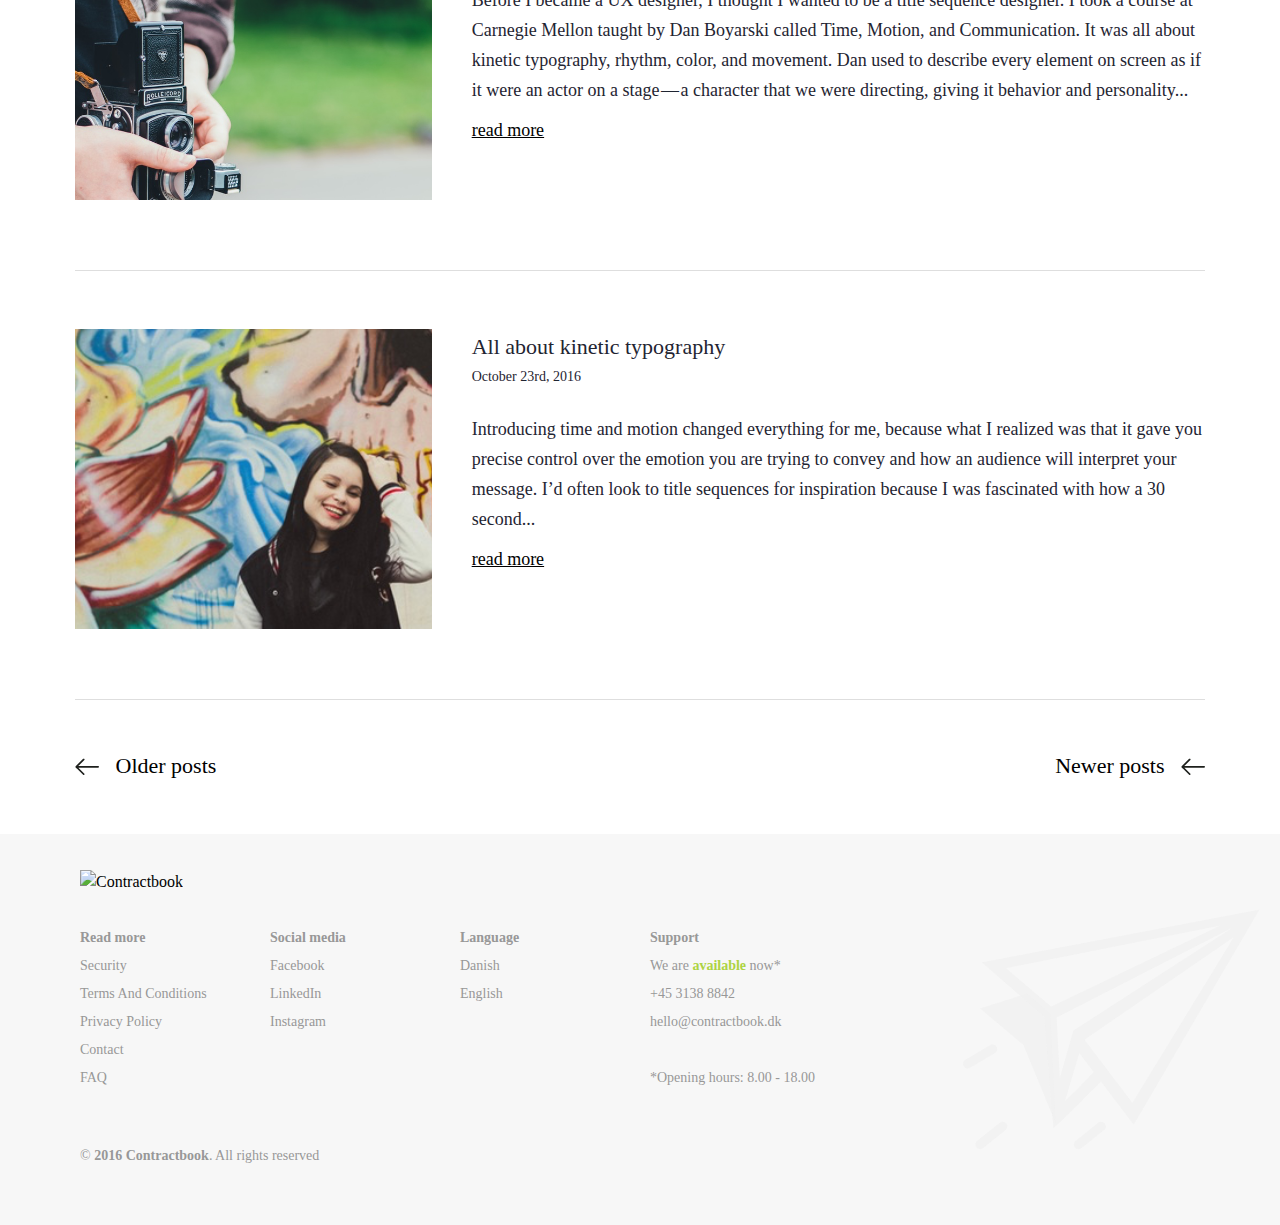
==== commit b687ce13: "Add styling for case with older and newer posts buttons on bottom" ====
--- a/index.html
+++ b/index.html
@@ -107,8 +107,11 @@
       </div>
     </article>
 
-    <div class="older-posts">
-      <a href=""><span><img src="img/arrow-left.png" alt=""></span> &nbsp; Older posts </a>
+    <div class="archive-nav">
+      <div class="archive-nav-wrapper">
+        <a class="left" href=""><span><img src="img/arrow-left.png" alt=""></span> &nbsp; Older posts </a>
+        <a class="right" href="">Newer posts &nbsp; <span><img src="img/arrow-left.png" alt=""></span></a>
+      </div>
     </div>
 
   </main>
--- a/css/main.css
+++ b/css/main.css
@@ -4354,20 +4354,28 @@
   font-weight: 700;
   line-height: 28px; }
 
-.older-posts {
+.archive-nav {
   max-width: 1160px;
-  margin: 0 auto;
-  padding: 40px 20px 50px 20px; }
-  .older-posts a {
-    color: inherit;
-    font-family: Open Sans;
-    font-size: 22px;
-    font-weight: 300;
-    line-height: 36px; }
-    .older-posts a:hover {
-      color: #add342; }
-  .older-posts img {
-    margin-top: -3px; }
+  margin: 0 auto; }
+  .archive-nav .archive-nav-wrapper {
+    padding: 40px 20px 50px 20px;
+    margin-bottom: 36px;
+    position: relative; }
+    .archive-nav .archive-nav-wrapper .right {
+      right: 15px; }
+    .archive-nav .archive-nav-wrapper .left {
+      left: 15px; }
+    .archive-nav .archive-nav-wrapper a {
+      position: absolute;
+      color: inherit;
+      font-family: Open Sans;
+      font-size: 22px;
+      font-weight: 300;
+      line-height: 36px; }
+      .archive-nav .archive-nav-wrapper a:hover {
+        color: #add342; }
+    .archive-nav .archive-nav-wrapper img {
+      margin-top: -3px; }
 
 .footer-inner {
   max-width: 1160px;
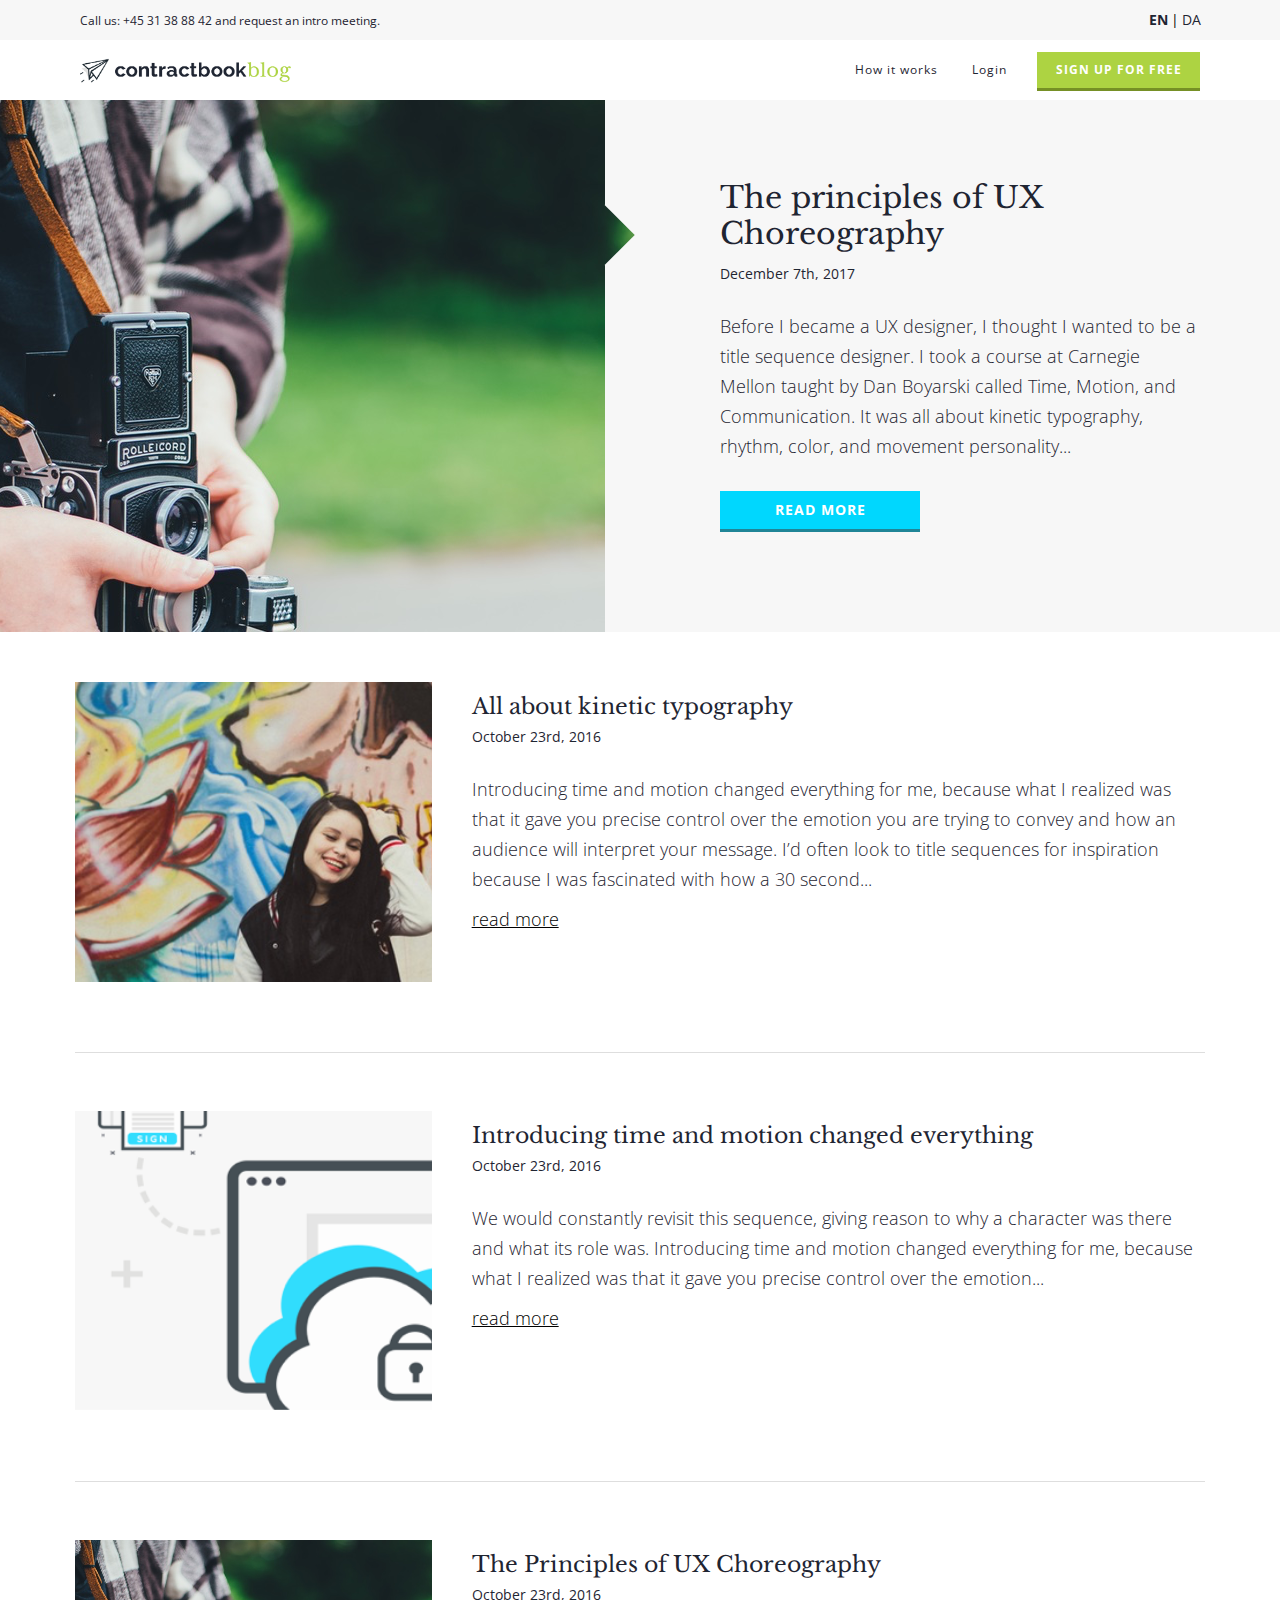
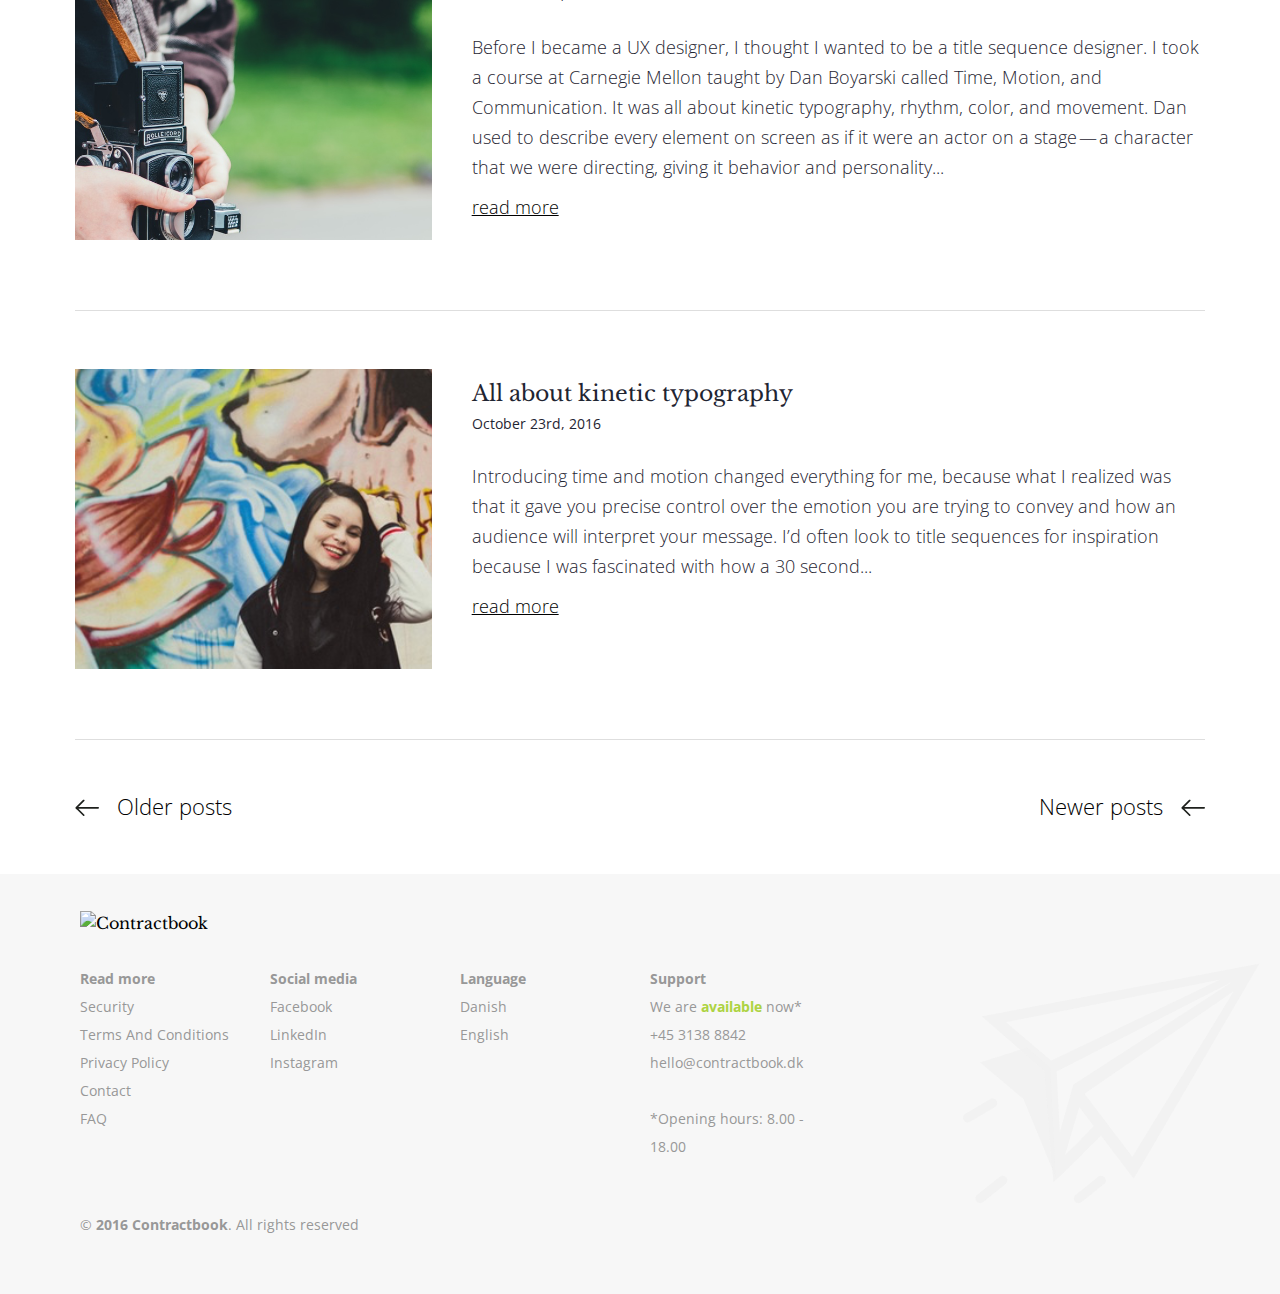
==== commit e3b32f68: "Update styles" ====
--- a/index.html
+++ b/index.html
@@ -9,17 +9,62 @@
 
 <body>
   <nav>
+    <div class="secondary">
+      <div class="secondary--inner">
+        <p>Call us: <a href="+4531388842">+45 31 38 88 42</a> and request an intro meeting.</p>
+        <p class="mobile">Call us: <a href="+4531388842">+45 31 38 88 42</a></p>
+        <ul>
+          <li><a href="#" class="active">EN</a></li>
+          <li>|</li>
+          <li><a href="#">DA</a></li>
+        </ul>
+      </div>
+    </div>
     <div class="main">
       <div class="logo">
-        <a href="index.html"><img src="https://contractbook.co/767e4ee0d7e0ee7ecf24d56de7b71d2b.png" alt="contractbook">
-          <span>blog</span></a>
-      </div>
+        <a href="index.html"><img src="img/contractbook-logo.png" alt="contractbook"></a>
+      </div>
+      <div class="navbar">
+        <ul>
+          <li><a href="https://contractbook.co/#howItWorks">How it works</a></li>
+          <li><a href="https://contractbook.co/login">Login</a></li>
+        </ul>
+        <a href="https://contractbook.co/sign-up" class="button">Sign up for free</a>
+        <button id="hamburger" type="button" title="Menu" class="">
+          <span style="background-color:#000;"></span>
+          <span style="background-color:#000;"></span>
+          <span style="background-color:#000;"></span>
+          <span style="background-color:#000;"></span>
+        </button>
+      </div>
+    </div>
+
+    <div id="mobile-modal">
+      <ul>
+        <li><a href="https://contractbook.co/login">Login</a></li>
+        <li><a href="https://contractbook.co/#howItWorks">How it works</a></li>
+        <li><a href="https://contractbook.co/sign-up" class="button">Sign up for free</a></li>
+      </ul>
+    </div>
+  </nav>
+  <!--
+  <nav>
+    <div class="main">
+      <div class="logo">
+        <a href="index.html"><img src="img/contractbook-logo.png" alt="contractbook"></a>
+      </div>
+      <a href="https://contractbook.co/sign-up" class="button">Sign up for free</a>
+-->
+  <!--
       <ul>
         <li><a href="#">EN</a></li>
         <li><a href="#">DA</a></li>
       </ul>
+-->
+  <!--
     </div>
   </nav>
+-->
   <main id="content" class="group" role="main">
     <section class="hero-post">
       <div class="hero-post-inner">
@@ -177,6 +222,15 @@
       </p>
     </div>
   </footer>
+  <script src="//ajax.googleapis.com/ajax/libs/jquery/2.1.1/jquery.min.js"></script>
+  <script>
+    $(function() {
+      $("#hamburger").click(function() {
+        $("#hamburger, #mobile-modal").toggleClass("active");
+      });
+    });
+
+  </script>
 </body>
 
-</html>+</html>
--- a/css/main.css
+++ b/css/main.css
@@ -1,3 +1,4 @@
+@import 'https://fonts.googleapis.com/css?family=Libre+Baskerville|Open+Sans:300,400,600,700';
 meta.foundation-version {
   font-family: "/5.5.3/"; }
 
@@ -4163,7 +4164,6 @@
 
 body {
   font-smoothing: antialiased;
-  -webkit-font-smoothing: antialiased;
   font-family: "Libre Baskerville", Georgia, Cambria, "Times New Roman", Times, serif;
   color: #000; }
 
@@ -4171,7 +4171,15 @@
 h2,
 h3,
 h4 {
-  font-family: Libre Baskerville; }
+  font-family: 'Libre Baskerville', serif; }
+
+p,
+date,
+i,
+ul,
+.caption,
+.wp-caption-text {
+  font-family: Open Sans, sans-serif; }
 
 h1 a,
 h2 a {
@@ -4197,11 +4205,17 @@
   line-height: 32px;
   margin: 0 0 35px; }
 
+h3 {
+  font-size: 25px;
+  font-weight: 400;
+  line-height: 27px;
+  margin: 0 0 30px; }
+
 h4 {
   font-size: 22px;
   font-weight: 400;
   line-height: 36px;
-  font-family: Libre Baskerville;
+  font-family: 'Libre Baskerville', serif;
   opacity: .6; }
   h4 a {
     font-size: inherit !important; }
@@ -4213,7 +4227,7 @@
 .subtitle {
   margin-top: 0;
   padding-top: 0;
-  font-family: Libre Baskerville;
+  font-family: 'Libre Baskerville', serif;
   font-size: 22px;
   font-weight: 400;
   line-height: 36px;
@@ -4221,17 +4235,13 @@
 
 p {
   color: #1f2532;
-  font-family: Open Sans;
   font-size: 18px;
   font-weight: 300;
   line-height: 30px; }
-  p b {
-    font-size: 20px;
-    font-weight: 600;
-    line-height: 28px;
-    margin-bottom: 20px; }
-
-.caption {
+
+.caption,
+.wp-caption-text {
+  padding-top: 0;
   font-size: 12px;
   font-weight: 300;
   font-style: italic;
@@ -4240,7 +4250,6 @@
 
 date {
   color: #1f2532;
-  font-family: Open Sans;
   font-size: 14px;
   font-weight: 400;
   line-height: 24px; }
@@ -4252,9 +4261,23 @@
   line-height: 30px; }
 
 main {
-  padding-top: 60px; }
+  padding-top: 100px; }
+
+@media (max-width: 450px) {
+  nav .main {
+    padding: 0; }
+    nav .main .button {
+      width: 140px !important;
+      margin-right: 15px;
+      margin-top: 10px;
+      font-size: 11px;
+      padding: 9px 0px 8px; }
+  nav .logo {
+    margin-left: -5px; } }
 
 nav {
+  width: calc(100% - 180px);
+  height: 100px;
   background-color: #fff;
   position: fixed;
   top: 0;
@@ -4262,59 +4285,250 @@
   width: 100%;
   z-index: 10; }
   nav .main {
+    position: relative;
     max-width: 1160px;
     margin: 0 auto;
-    padding: 0 20px;
-    display: block; }
-  nav .logo {
-    padding: 17px 0;
-    width: 211px;
-    position: relative;
-    display: inline-block; }
-    nav .logo a,
-    nav .logo span {
+    left: 0;
+    right: 0;
+    text-align: right;
+    margin-top: 40px; }
+    nav .main .logo {
+      position: absolute;
+      padding: 6px 0;
+      margin-left: 0px;
+      width: 211px;
+      display: inline-block;
+      left: 20px;
+      top: 7px; }
+    nav .main .navbar {
       display: inline-block; }
-    nav .logo span {
-      font-size: 20px;
+      nav .main .navbar ul {
+        text-align: right;
+        list-style: none;
+        margin: 0;
+        display: inline-block; }
+        @media (max-width: 760px) {
+          nav .main .navbar ul {
+            display: none; } }
+        nav .main .navbar ul li {
+          margin-right: 30px;
+          display: inline-block;
+          display: inline-block; }
+          nav .main .navbar ul li:nth-last-child(n + 2) {
+            margin-right: 30px; }
+          nav .main .navbar ul li a {
+            color: #1f2532;
+            font-family: Open Sans;
+            font-size: 12px;
+            font-weight: 400;
+            letter-spacing: 1px;
+            line-height: 54px;
+            -webkit-transition: color 0.3s;
+            transition: color 0.3s;
+            margin: 0;
+            padding: 0;
+            background: none;
+            border-top: 3px solid transparent;
+            border-bottom: 3px solid transparent;
+            display: inline-block;
+            -webkit-transition: all 0.3s;
+            transition: all 0.3s; }
+            nav .main .navbar ul li a:hover,
+            nav .main .navbar ul li a:active,
+            nav .main .navbar ul li a:focus {
+              color: #ADD242;
+              background: none; }
+  nav .secondary {
+    background: #f7f7f7;
+    width: 100%;
+    position: absolute;
+    height: 40px;
+    top: 0; }
+  nav .secondary--inner {
+    width: 100%;
+    position: absolute;
+    max-width: 1160px;
+    margin: 0 auto;
+    left: 0;
+    right: 0;
+    top: 0;
+    height: 40px; }
+    nav .secondary--inner .mobile {
+      display: none; }
+      @media (max-width: 480px) {
+        nav .secondary--inner .mobile {
+          display: inline-block; } }
+    nav .secondary--inner p {
+      display: inline-block;
+      width: calc(100% - 101px);
+      padding-left: 20px;
+      font-size: 12px;
+      font-weight: 400;
+      line-height: 40px;
+      color: #1f2532; }
+      @media (max-width: 480px) {
+        nav .secondary--inner p {
+          display: none; } }
+      nav .secondary--inner p a {
+        font-size: 12px;
+        line-height: 35px;
+        color: #1f2532; }
+        nav .secondary--inner p a:hover {
+          text-decoration: underline; }
+    nav .secondary--inner ul {
+      display: inline-block;
+      text-align: right;
+      list-style: none;
+      margin: 0;
+      width: 80px;
+      font-size: 0; }
+      nav .secondary--inner ul:after {
+        content: "";
+        clear: both; }
+      nav .secondary--inner ul .current-lang a {
+        font-weight: bold; }
+      nav .secondary--inner ul li {
+        margin-right: 3px;
+        display: inline-block;
+        font-size: 14px; }
+        nav .secondary--inner ul li .active {
+          font-weight: bold; }
+        nav .secondary--inner ul li a {
+          display: inline-block;
+          color: #1f2532;
+          font-family: Open Sans;
+          font-weight: 400;
+          line-height: 40px;
+          padding: 0;
+          text-transform: uppercase;
+          -webkit-transition: color 0.3s;
+          transition: color 0.3s; }
+          nav .secondary--inner ul li a:hover,
+          nav .secondary--inner ul li a:active,
+          nav .secondary--inner ul li a:focus {
+            color: #ADD242;
+            background: none; }
+  nav .button {
+    float: right;
+    margin: 0;
+    margin-top: 12px;
+    margin-right: 20px;
+    padding: 8px 0px 9px;
+    width: 163px;
+    background: #add342;
+    border-color: #769025;
+    font-size: 12px;
+    font-weight: 700 !important;
+    transition: all 0.2s; }
+    nav .button:active {
+      background-color: #91ba1c;
+      border-top-width: 3px;
+      border-bottom-width: 0;
+      box-shadow: inset 0 0 2px 0 rgba(0, 0, 0, 0.75); }
+    nav .button:hover {
+      background-color: #91ba1c; }
+  @media (max-width: 760px) {
+    nav .button {
+      display: none; } }
+  nav button {
+    width: 40px;
+    height: 24px;
+    position: absolute;
+    right: 20px;
+    top: 0;
+    margin: 0;
+    -webkit-transform: rotate(0deg);
+    transform: rotate(0deg);
+    -webkit-transition: .5s ease-in-out;
+    transition: .5s ease-in-out;
+    cursor: pointer;
+    display: inline-block;
+    vertical-align: middle;
+    padding: 0;
+    background: white;
+    border-bottom: 0;
+    display: none !important;
+    margin: 18px 0 !important; }
+    nav button:hover,
+    nav button:active,
+    nav button:focus {
+      background: none;
+      border: 0;
+      outline: none; }
+    @media (max-width: 760px) {
+      nav button {
+        display: inline-block !important; } }
+    nav button span {
+      display: block;
       position: absolute;
-      top: 15px;
-      right: -2px;
-      color: #add342 !important; }
-  nav ul {
-    width: 50px;
+      height: 2px;
+      width: 100%;
+      background: #000;
+      opacity: 1;
+      left: 0;
+      -webkit-transform: rotate(0deg);
+      transform: rotate(0deg);
+      -webkit-transition: .25s ease-in-out;
+      transition: .25s ease-in-out; }
+      nav button span:nth-child(1) {
+        top: 0; }
+      nav button span:nth-child(2) {
+        top: 10px; }
+      nav button span:nth-child(3) {
+        top: 10px; }
+      nav button span:nth-child(4) {
+        top: 20px; }
+  nav button.active span {
+    -webkit-transition: .25s ease-in-out;
+    transition: .25s ease-in-out; }
+    nav button.active span:nth-child(1) {
+      top: 10px;
+      width: 0;
+      left: 50%; }
+    nav button.active span:nth-child(2) {
+      -webkit-transform: rotate(45deg);
+      transform: rotate(45deg); }
+    nav button.active span:nth-child(3) {
+      -webkit-transform: rotate(-45deg);
+      transform: rotate(-45deg); }
+    nav button.active span:nth-child(4) {
+      top: 10px;
+      width: 0;
+      left: 50%; }
+
+#mobile-modal {
+  display: none;
+  position: fixed;
+  top: 100px;
+  left: 0;
+  width: 100vw;
+  height: 100%;
+  background-color: #fff; }
+  #mobile-modal ul {
+    list-style: none;
+    margin: 40px 0;
+    padding: 0;
+    font-size: 22px;
+    text-align: center;
+    line-height: 2; }
+    #mobile-modal ul a {
+      color: inherit; }
+  #mobile-modal .button {
     display: inline-block;
-    float: right;
-    text-align: right;
-    list-style: none;
+    float: none;
     margin: 0;
-    width: 60px;
-    padding-top: 4px; }
-    nav ul:after {
-      content: "";
-      clear: both; }
-    nav ul li {
-      margin-right: 3px;
-      display: inline-block; }
-      nav ul li:first-of-type:after {
-        content: "/";
-        display: inline-block;
-        padding-left: 5px;
-        margin: 0; }
-      nav ul li a {
-        display: inline-block;
-        color: #1f2532;
-        font-family: Open Sans;
-        font-size: 12px;
-        font-weight: 400;
-        letter-spacing: 1px;
-        line-height: 54px;
-        -webkit-transition: color 0.3s;
-        transition: color 0.3s; }
-        nav ul li a:hover,
-        nav ul li a:active,
-        nav ul li a:focus {
-          color: #ADD242;
-          background: none; }
+    color: white; }
+
+#mobile-modal.active {
+  display: block;
+  -webkit-animation: fadeInOverlay 0.2s ease-out;
+  animation: fadeInOverlay 0.2s ease-out; }
+
+@keyframes fadeInOverlay {
+  0% {
+    opacity: 0; }
+  100% {
+    opacity: 100%; } }
 
 .footer-blocks {
   display: -webkit-box;
@@ -4336,7 +4550,7 @@
     padding: 0;
     margin: 0;
     color: #989898;
-    font-family: Open Sans;
+    font-family: Open Sans, sans-serif;
     font-size: 14px;
     font-weight: 400;
     line-height: 28px; }
@@ -4349,7 +4563,7 @@
 .heading-small {
   margin: 30px 0 0;
   color: #989898;
-  font-family: Open Sans;
+  font-family: Open Sans, sans-serif;
   font-size: 14px;
   font-weight: 700;
   line-height: 28px; }
@@ -4368,7 +4582,7 @@
     .archive-nav .archive-nav-wrapper a {
       position: absolute;
       color: inherit;
-      font-family: Open Sans;
+      font-family: Open Sans, sans-serif;
       font-size: 22px;
       font-weight: 300;
       line-height: 36px; }
@@ -4390,7 +4604,7 @@
   background-position: right 20px center; }
   footer p {
     color: #989898;
-    font-family: Open Sans;
+    font-family: Open Sans, sans-serif;
     font-size: 14px;
     line-height: 28px;
     font-weight: 400; }
@@ -4524,7 +4738,8 @@
     .hero-post-inner .hero-post-img {
       max-height: 250px; }
       .hero-post-inner .hero-post-img img {
-        position: relative; }
+        position: relative;
+        transform: translate(-50%, 0%); }
       .hero-post-inner .hero-post-img:after {
         display: none; }
       .hero-post-inner .hero-post-img:before {
@@ -4599,7 +4814,8 @@
       font-size: 22px;
       font-weight: 400;
       line-height: 36px;
-      margin-bottom: 0; }
+      margin-bottom: 0;
+      margin-top: 7px; }
     .blog-post .content date {
       display: block;
       padding-bottom: 25px;
@@ -4679,11 +4895,50 @@
   background: white;
   display: block; }
 
+#disqus-section {
+  max-width: 750px;
+  margin: 0 auto;
+  margin-top: 25px;
+  margin-bottom: 25px;
+  padding: 0 20px; }
+
 .post-content {
+  -webkit-font-smoothing: antialiased;
   margin: 0 auto;
   max-width: 750px;
   margin-bottom: 50px;
   padding: 0 20px; }
+  .post-content .button {
+    font-family: "Open Sans", "Helvetica Neue", Helvetica, Roboto, Arial, sans-serif;
+    background-color: #00D7FE;
+    border-color: #208597;
+    color: white;
+    width: auto; }
+    .post-content .button:hover {
+      background-color: #11B8D8;
+      border-color: #208597; }
+  .post-content blockquote {
+    padding: 0 1.25rem 0 1.25rem;
+    border-left: 1px solid #DDDDDD;
+    margin: 40px 0 40px 0;
+    line-height: 1.6; }
+    .post-content blockquote p {
+      font-size: 18px;
+      font-weight: 300;
+      color: #586a8f; }
+  .post-content ul {
+    width: 85%;
+    list-style: decimal-leading-zero;
+    margin: 0 auto;
+    color: #1f2532;
+    font-size: 16px;
+    font-weight: 300;
+    line-height: 30px;
+    padding-top: 10px;
+    padding-bottom: 10px; }
+    .post-content ul li {
+      margin: 0 0 1.25em;
+      padding: 0rem 1.45em 0 1.45em; }
   .post-content p a {
     color: inherit;
     border-bottom: 3px solid #add342; }
@@ -4701,6 +4956,24 @@
         width: 100%;
         padding-top: 25px;
         padding-bottom: 25px; } }
+  .post-content p b,
+  .post-content p strong {
+    font-size: 20px;
+    font-weight: 600;
+    line-height: 28px;
+    margin-bottom: 20px; }
+  .post-content h2 {
+    font-family: "Open Sans", "Helvetica Neue", Helvetica, Roboto, Arial, sans-serif;
+    font-size: 20px;
+    font-weight: 600;
+    line-height: 28px;
+    margin-bottom: 20px;
+    margin: 0;
+    padding: 0;
+    margin-top: 35px;
+    margin-bottom: 15px; }
+  .post-content .wp-caption img {
+    max-width: 720px; }
   .post-content .img {
     margin-top: 27px; }
   .post-content .social-media {
@@ -4717,7 +4990,7 @@
       padding-right: 12px;
       background: white;
       color: #838383;
-      font-family: "Open Sans";
+      font-family: "Open Sans", "Helvetica Neue", Helvetica, Roboto, Arial, sans-serif;
       font-size: 14px;
       font-weight: 300;
       line-height: 24px;
@@ -4761,8 +5034,20 @@
     display: block;
     max-width: 760px;
     padding: 0 20px;
-    margin: 0 auto;
-    text-align: right; }
+    margin: 0 auto; }
+    .next-article .next-article-inner .left-align,
+    .next-article .next-article-inner .right-align {
+      display: inline-block;
+      width: 50%;
+      vertical-align: top; }
+    .next-article .next-article-inner .left-align {
+      padding-right: 10px; }
+    .next-article .next-article-inner .right-align {
+      padding-left: 10px; }
+      .next-article .next-article-inner .right-align a {
+        text-align: right;
+        width: 100%;
+        display: block; }
     .next-article .next-article-inner a {
       color: inherit;
       font-size: 18px;
@@ -4800,4 +5085,60 @@
 .flat::-moz-progress-bar {
   background-color: #add342; }
 
+.an-wrap {
+  margin-top: 200px; }
+  .an-wrap .an-box {
+    position: relative;
+    animation: slide-in forwards 8s;
+    animation-iteration-count: infinite;
+    width: 350px;
+    height: 50px; }
+    .an-wrap .an-box img {
+      width: 50px;
+      height: 50px;
+      animation-timing-function: ease-in-out;
+      animation: paper-plane-soaring 4s forwards infinite; }
+
+@keyframes slide-in {
+  0% {
+    left: 0;
+    transform: rotate(10deg); }
+  30% {
+    transform: rotate(60deg); }
+  50% {
+    left: 70%; }
+  60% { }
+  70% { }
+  100% {
+    left: 100%;
+    transform: rotate(30deg); } }
+
+@keyframes spin {
+  0% {
+    transform: rotate(360deg); }
+  50% {
+    transform: rotate(360deg); }
+  60% {
+    transform: rotate(0deg); }
+  100% {
+    transform: rotate(0deg); } }
+
+@-webkit-keyframes paper-plane-soaring {
+  0% {
+    transform: rotate(-40deg); }
+  20% {
+    transform: rotate(-45deg); }
+  30% {
+    transform: rotate(-35deg); }
+  40% {
+    transform: rotate(-10deg); }
+  50% {
+    transform: rotate(-5deg); }
+  60% {
+    transform: rotate(-15deg); }
+  70% {
+    transform: rotate(5deg); }
+  100% {
+    transform: rotate(-40deg); } }
+
 /*# sourceMappingURL=main.css.map */